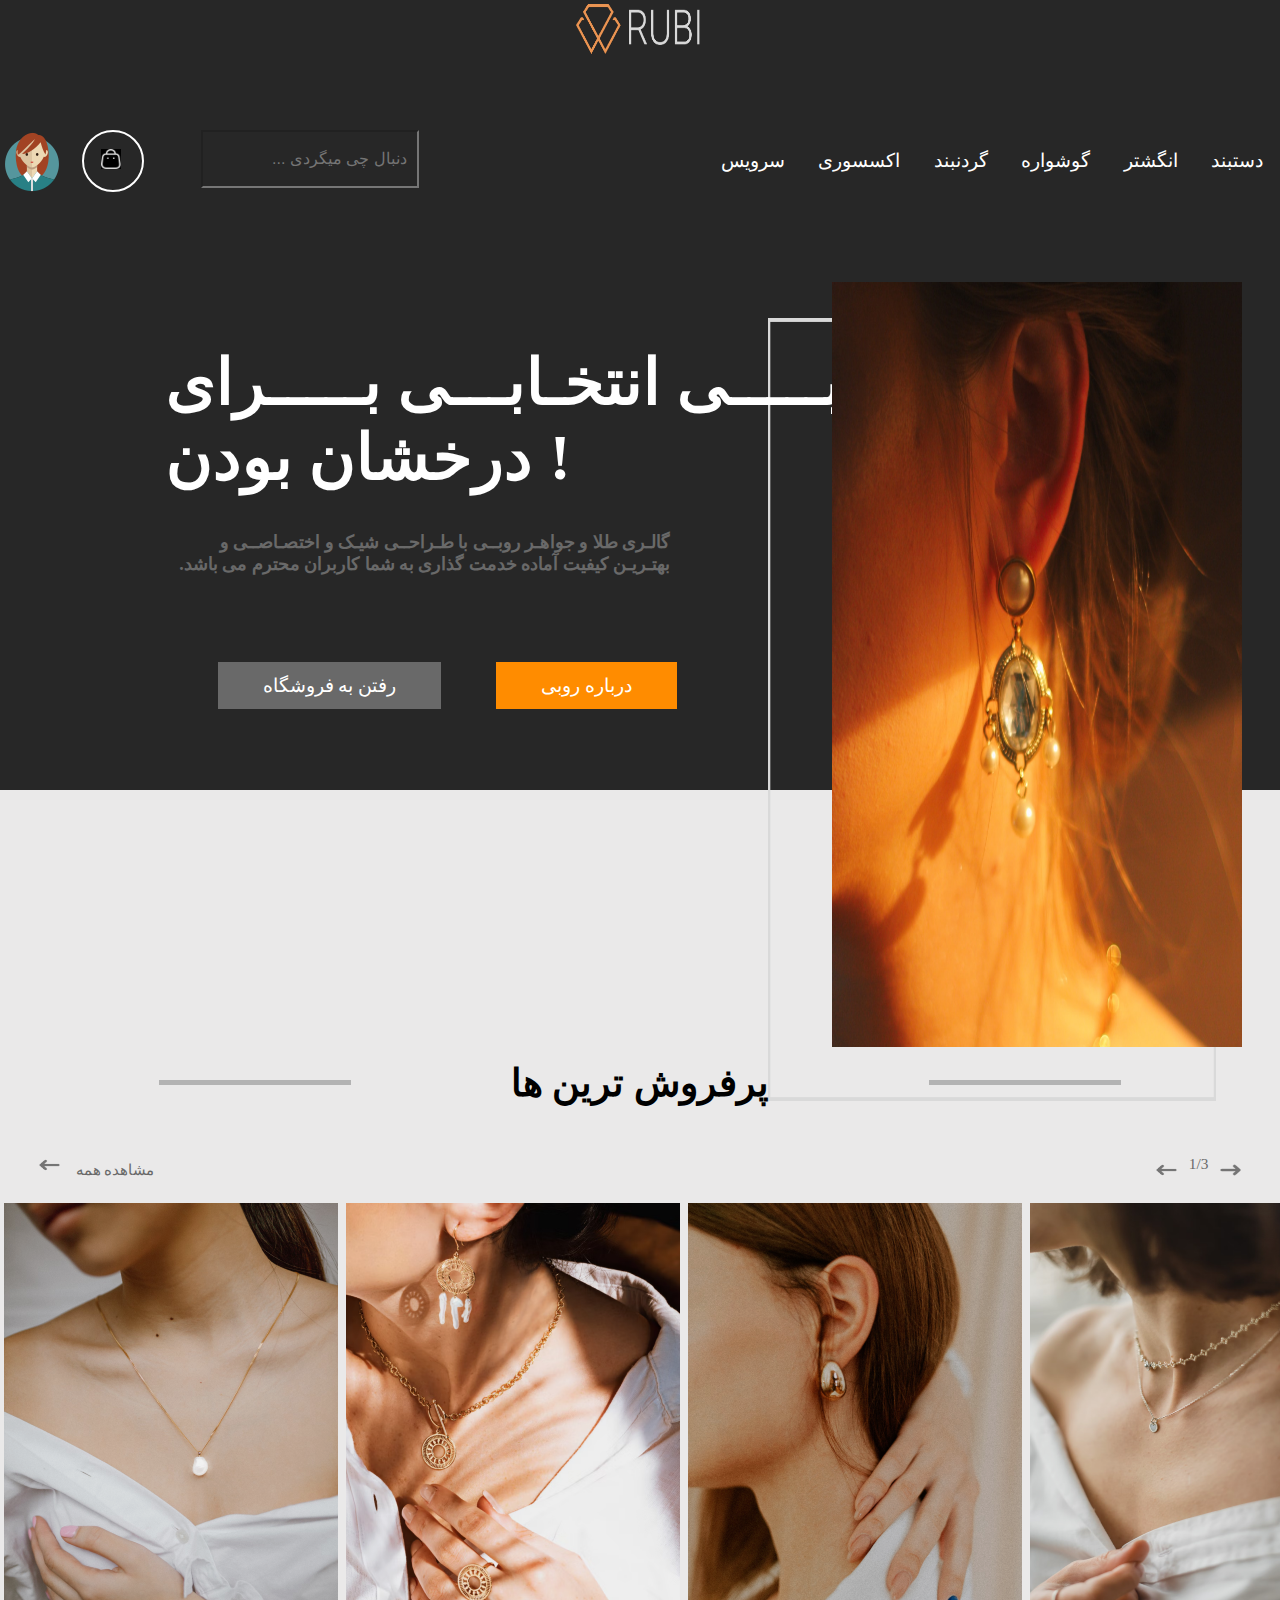
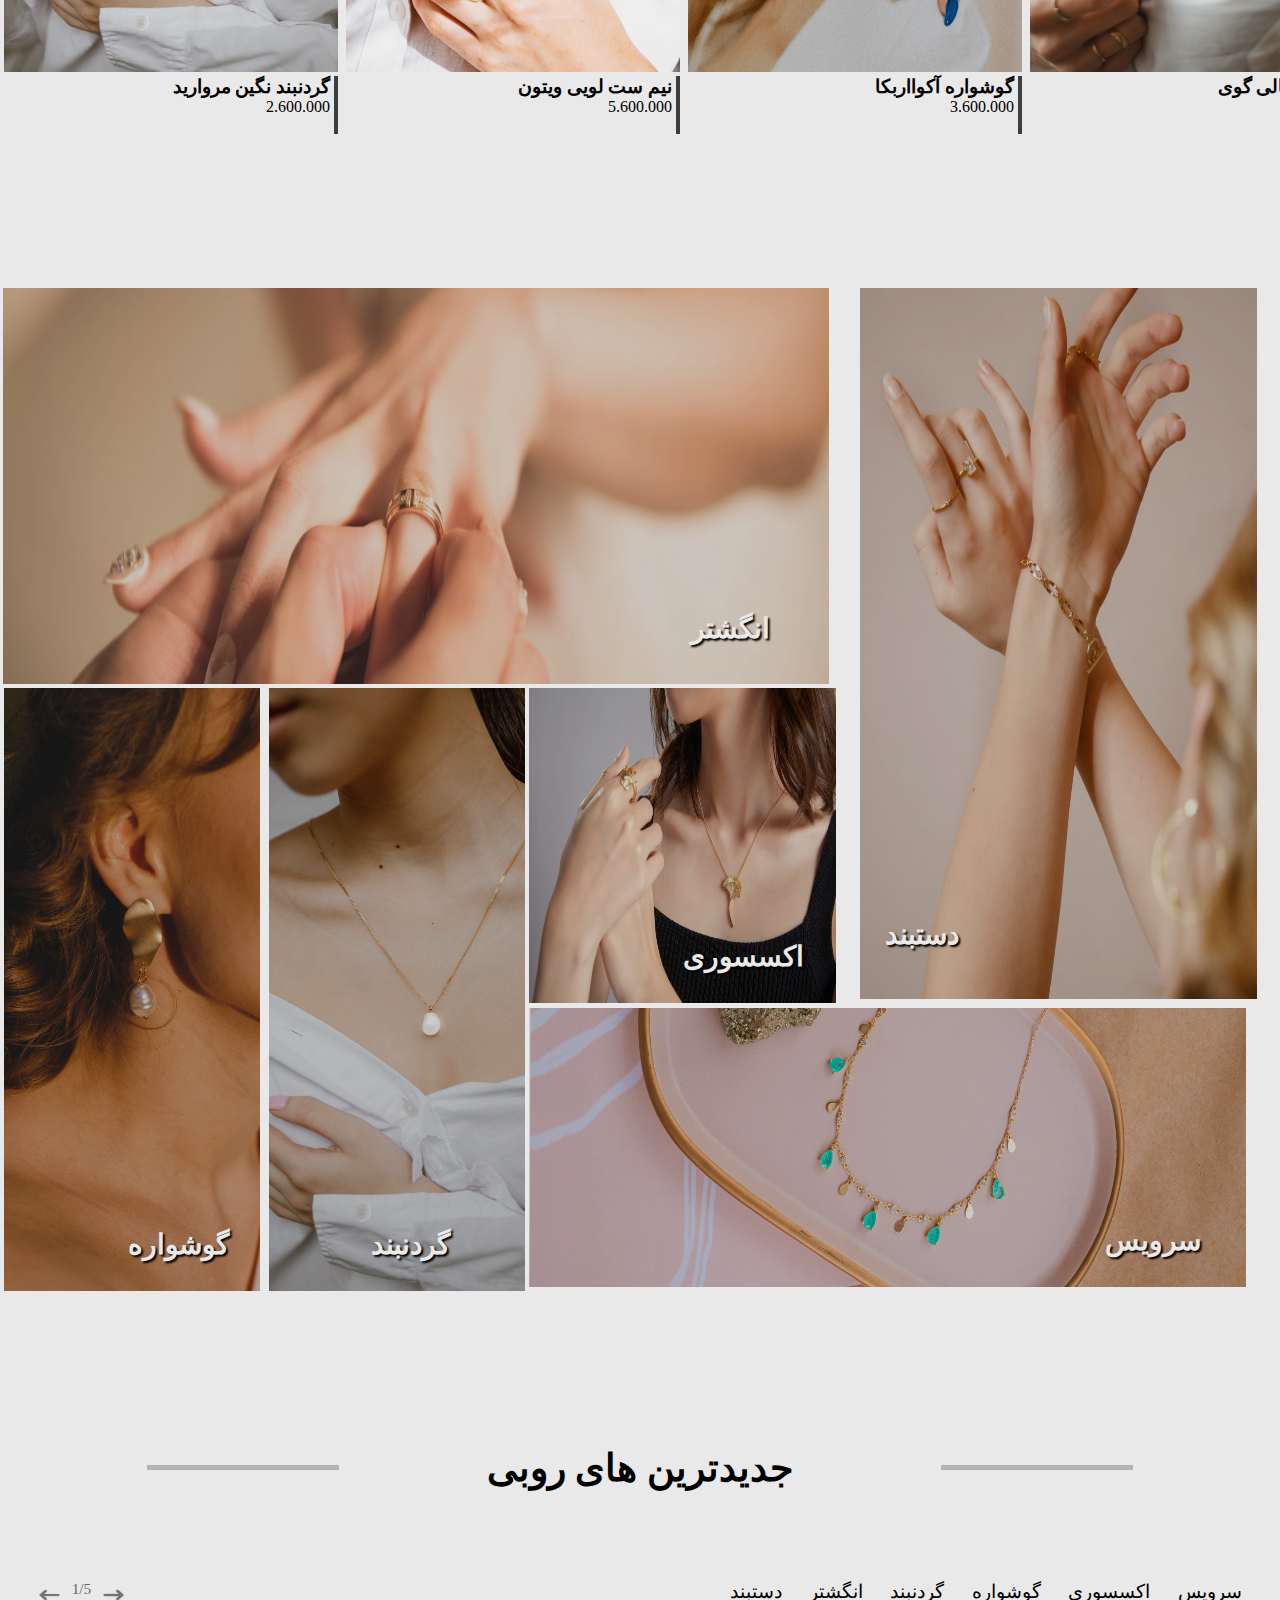
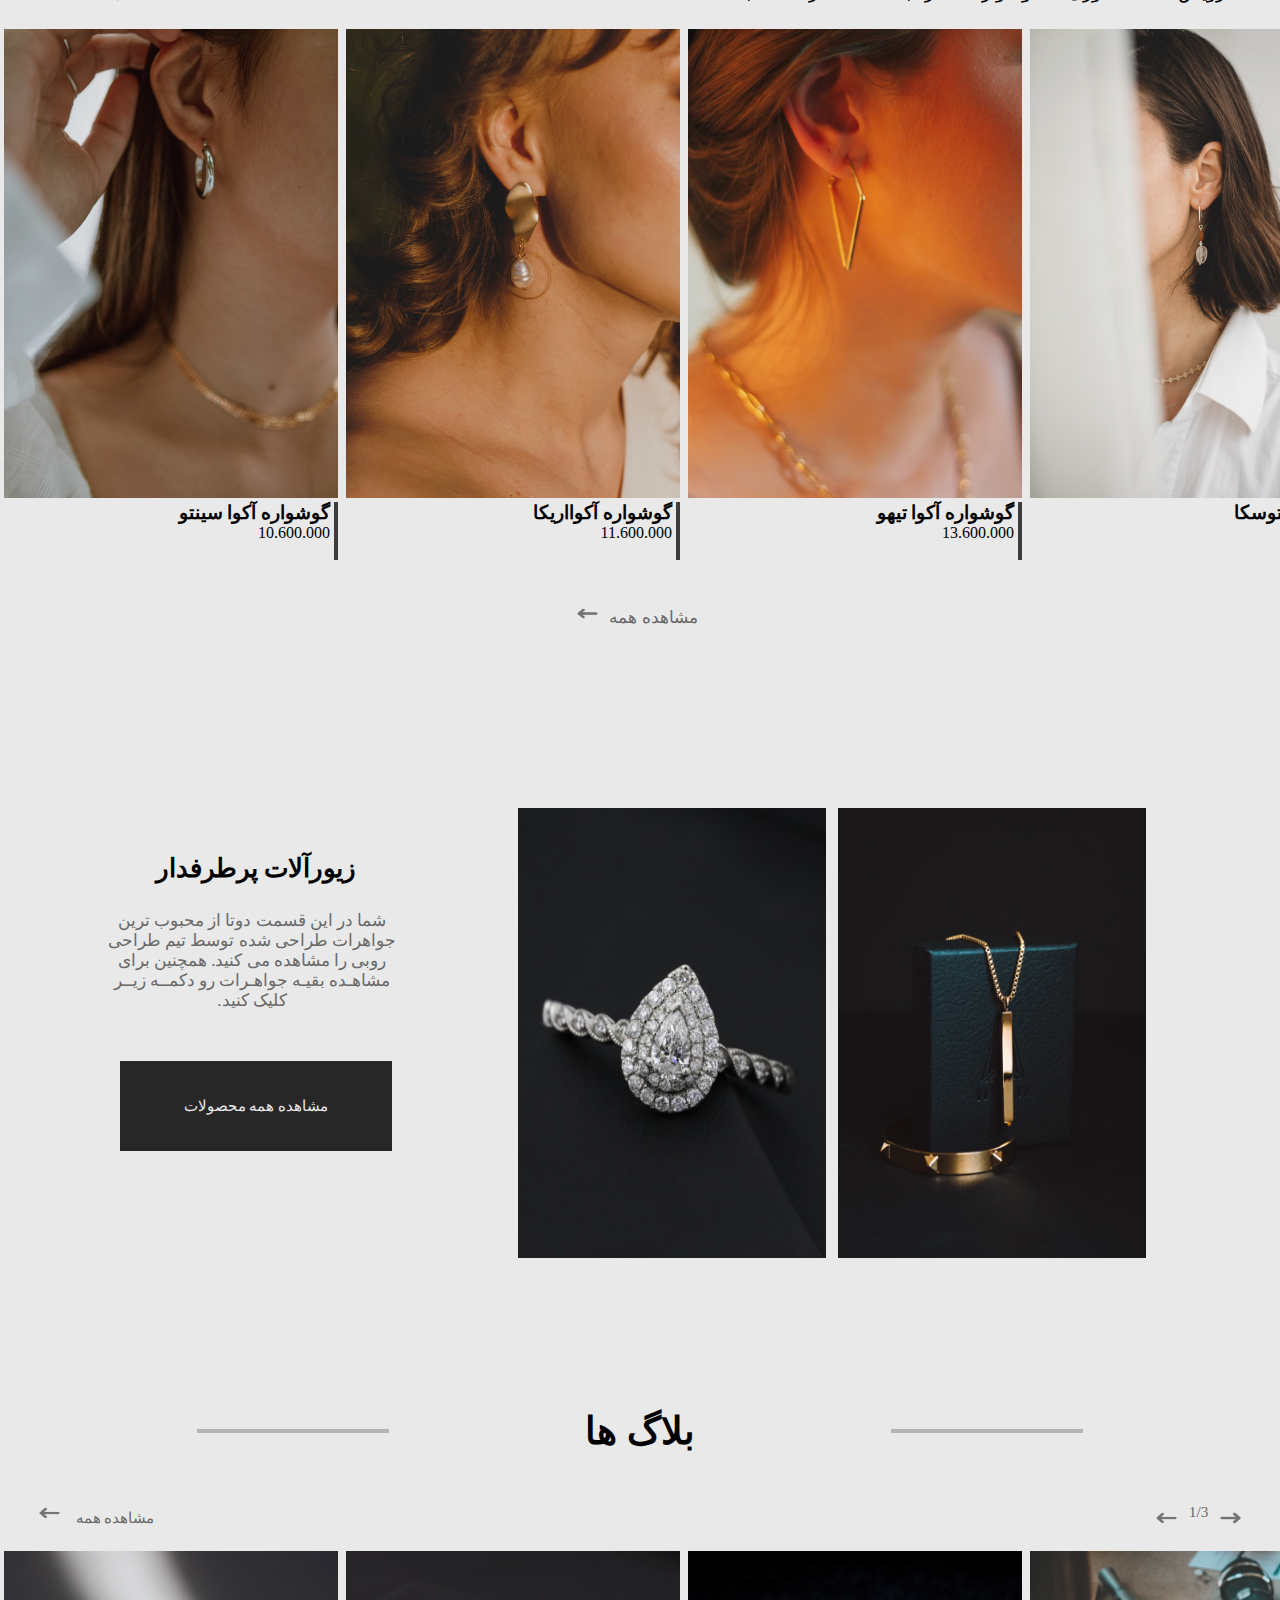
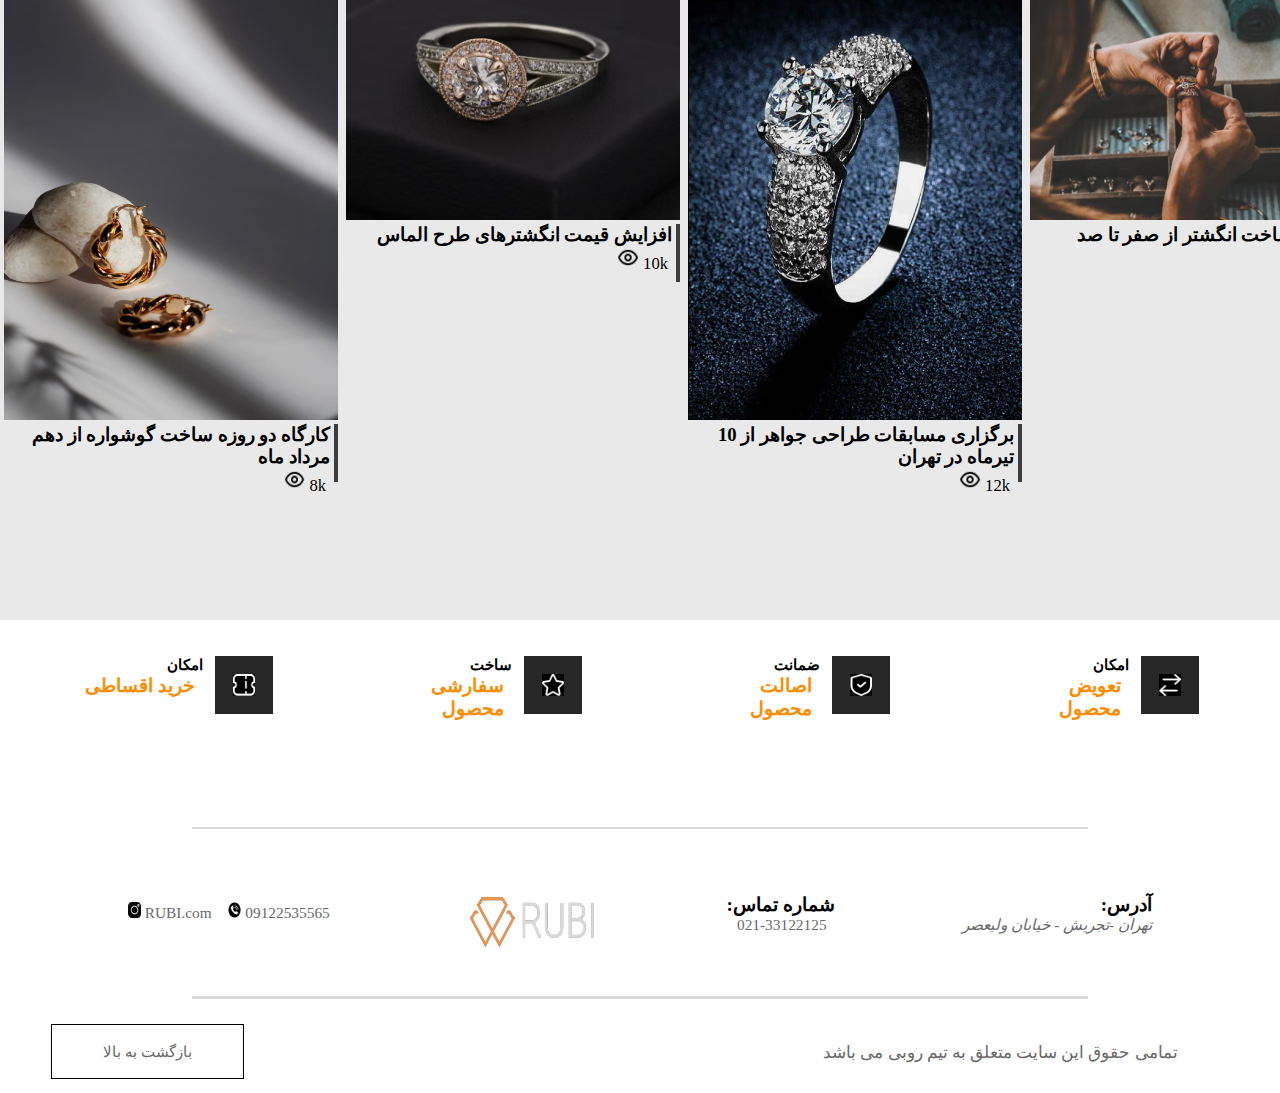
==== index.html @ 2d4bdfa7 "day(8)" ====
<!DOCTYPE html>
<html lang="en">
<head>
    <meta charset="UTF-8">
    <title>RUBI</title>

    <meta name="viewport" content="width=device-width, initial-scale=1.0">

    <link rel="stylesheet" href="assets/css/style.css">
    <link rel="stylesheet" href="assets/css/productstyle.css">
    <link rel="stylesheet" href="assets/css/mobileStyle.css">

    <link rel="stylesheet"
          href="https://cdnjs.cloudflare.com/ajax/libs/font-awesome/4.7.0/css/font-awesome.min.css">
    <link rel="icon" href="assets/img/rubiLego.PNG">


</head>

<body style="background-color: #eae9e9">
<!-- الگوی سایت ابتدای سایت-->
<div id="lego-container">
    <img src="assets/img/rubiLego-removebg-preview.png" class="logo-web">
</div>

<!-- منو بار سایت شامل انتخاب بخش ها و سرچ سایت-->
<div id="nav-container">
    <div id="profil-box">
       <a id="sign-in" href="login.html"> <img src="assets/img/avatar.png"></a>
        <a id="back-image">
            <img src="assets/img/bascket.png"></a>
        <input type="search" id="input-search" placeholder="دنبال چی میگردی ...">
        <a id="back-image2">
            <img src="assets/img/bascket.png"></a>
    </div>
    <div id="item-nav">
        <ul>
            <li>دستبند</li>
            <li>انگشتر</li>
            <li>گوشواره</li>
            <li>گردنبند</li>
            <li>اکسسوری</li>
            <li>سرویس</li>
        </ul>
    </div>
</div>

<!-- بنر سایت شامل عنوان و عکس ها برای نمایش-->

<div id="main-img-box">
    <img src="assets/img/img_main.png" id="main-img">
    <img src="assets/img/ghab.png" id="ghab-main">
    <h1 id="title-main">روبـــــی انتخـابـــی بـــــرای <br>درخشان بودن !</h1>
    <p id="description-main"><b>گالـری طلا و جواهـر روبــی با طـراحــی شیـک و اختصـاصــی و<br> بهتـریـن کیفیت آماده خدمت
        گذاری به شما کاربران محترم می باشد.
    </b></p>

    <div id="bot-content">
        <a href="aboutRubi.html" id="bot-rubi">درباره روبی</a>
        <a href="#" id="bot-store">رفتن به فروشگاه</a>
    </div>

</div>
<!-- دسته پر فروش ترین مقادیر-->


<div class="part-porfrosh">
    <img src="assets/img/line.png">
    <h2>پرفروش ترین ها</h2>
    <img src="assets/img/line.png">
</div>

<!--بخش فهرست محصولات -->

<div class="post-scroll-box">
    <section>
        <img src="assets/img/direction-arrow۲-removebg-preview.png" class="direction-left-post">
        <span class="text-showall">مشاهده همه</span>
        <img src="assets/img/direction-arrow.png" class="direction-right-post">
        <span class="number-show">1/3</span>
        <img src="assets/img/direction-arrow۲-removebg-preview.png" class="float-directiom-left-post">

    </section>
</div>
<!--محصولات پرفروش سایت -->

<div class="post-box">
    <article>
       <a href="productrubi.html"><img src="assets/img/pic1.png" class="post-image"></a>
        <img src="assets/img/verline.png" class="post-line">
        <h3>گردنبند نگین مروارید</h3>
        <p>2.600.000</p>
    </article>
    <article>
        <img src="assets/img/pic2.png" class="post-image">
        <img src="assets/img/verline.png" class="post-line">
        <h3> نیم ست لویی ویتون</h3>
        <p>5.600.000</p>
    </article>
    <article>
        <img src="assets/img/pic3.png" class="post-image">
        <img src="assets/img/verline.png" class="post-line">
        <h3> گوشواره آکوااربکا</h3>
        <p>3.600.000</p>
    </article>
    <article>
        <img src="assets/img/pic4.png" class="post-image">
        <img src="assets/img/verline.png" class="post-line">
        <h3> گرنبند تیفالی گوی</h3>
        <p>4.600.000</p>
    </article>
    <article>
        <img src="assets/img/pic1.png" class="post-image">
        <img src="assets/img/verline.png" class="post-line">
        <h3>گردنبند نگین مروارید</h3>
        <p>2.600.000</p>
    </article>
    <article>
        <img src="assets/img/pic2.png" class="post-image">
        <img src="assets/img/verline.png" class="post-line">
        <h3> نیم ست لویی ویتون</h3>
        <p>5.600.000</p>
    </article>

</div>
<section class="moshahede2-box">
    <img src="assets/img/direction-arrow۲-removebg-preview.png" class="direction-left-post">
    <span>مشاهده همه </span>
</section>
<!-- مجموعه ای تصاویر دسته های سایت -->

<div class="grid-container">
    <div class=" item1"><img src="assets/img/cat1.png">
        <h3>انگشتر</h3></div>

    <div class="item2"><img src="assets/img/cat2.png">
        <h3>دستبند</h3></div>
    <div class="item3">
        <div class="item31">
            <img src="assets/img/cat4.png">
            <h3>گوشواره</h3>
        </div>
        <div class=" item32">
            <img src="assets/img/cat5.png">
            <h3>گردنبند</h3>
        </div>

    </div>
    <div class=" item4"><img src="assets/img/cat3.png">
        <h3>اکسسوری</h3></div>
    <div class=" item5"><img src="assets/img/cat6.png">
        <h3>سرویس</h3></div>
</div>

<!-- جدید ترین محصولات روبی-->

<div class="part2-porfrosh">
    <img src="assets/img/line.png">
    <h2>جدیدترین های روبی</h2>
    <img src="assets/img/line.png" s>
</div>

<!-- بخش منو و نمایش محصولات سایت -->

<div class="part-box-rubi">
    <div>
        <img src="assets/img/direction-arrow.png"
             class="direction-right-post">
        <span class="number-show">1/5</span>
        <img src="assets/img/direction-arrow۲-removebg-preview.png"
             class="float-directiom-left-post">
    </div>
    <ul id="rubi-menu-box">
        <li class="item-category"><a onclick="selection(0)">دستبند</a></li>
        <li class="item-category"><a onclick="selection(1)">انگشتر</a></li>
        <li class="item-category"><a onclick="selection(2)">گردنبند</a></li>
        <li class="item-category"><a onclick="selection(3)">گوشواره</a></li>
        <li class="item-category"><a onclick="selection(4)">اکسسوری</a></li>
        <li class="item-category"><a onclick="selection(5)">سرویس </a></li>
    </ul>
</div>
<!-- نمایش کشویی در حالت موبایل خواهد بود -->
<form>
    <input list="browsers" name="browser" id="browser-me">
    <datalist id="browsers">
        <option value="دستبند">
        <option value="اکسسوری">
        <option value="گوشواره">
        <option value="گردنبند">
        <option value="انگشتر">
        <option value="دستبند">
    </datalist>
</form>
<!-- محصولات درون سایت جدید ترین روبی ها-->
<div class="post-box1">
    <article>
        <img src="assets/img/pop1.png" class="post-image">
        <img src="assets/img/verline.png" class="post-line">
        <h3>گوشواره آکوا سینتو</h3>
        <p>10.600.000</p>
    </article>
    <article>
        <img src="assets/img/pop2.png" class="post-image">
        <img src="assets/img/verline.png" class="post-line">
        <h3> گوشواره آکوااریکا</h3>
        <p>11.600.000</p>
    </article>
    <article>
        <img src="assets/img/pop3.png" class="post-image">
        <img src="assets/img/verline.png" class="post-line">
        <h3> گوشواره آکوا تیهو</h3>
        <p>13.600.000</p>
    </article>
    <article>
        <img src="assets/img/pop4.png" class="post-image">
        <img src="assets/img/verline.png" class="post-line">
        <h3>گوشواره توسکا</h3>
        <p>8.600.000</p>
    </article>
    <article>
        <img src="assets/img/pop2.png" class="post-image">
        <img src="assets/img/verline.png" class="post-line">
        <h3> گوشواره آکوااریکا</h3>
        <p>11.600.000</p>
    </article>
    <article>
        <img src="assets/img/pop1.png" class="post-image">
        <img src="assets/img/verline.png" class="post-line">
        <h3>گوشواره آکوا سینتو</h3>
        <p>10.600.000</p>
    </article>
</div>
<!-- دکمه مشاهده همه زیر پست -->
<section class="moshahede-box">
    <img src="assets/img/direction-arrow۲-removebg-preview.png" class="direction-left-post">
    <span>مشاهده همه </span>
</section>

<!-- بخش معرفی زیورآلات برای پست ها -->
<div id="zivar-box">
    <section id="zivar-box-left">
        <h3>زیورآلات پرطرفدار</h3>
        <p>شما در این قسمت دوتا
            از محبوب ترین
            جواهرات طراحی شده توسط تیم طراحی
            روبی را مشاهده می کنید. همچنین برای
            مشاهـده بقیـه جواهـرات رو دکمــه زیــر
            کلیک کنید.</p>

        <a>مشاهده همه محصولات </a>
    </section>
    <section id="zivar-box-right">
        <img src="assets/img/zivar1.png">
        <img src="assets/img/zivar2.png">
    </section>

</div>
<!--بخش بلاگ سایت روبی-->

<div class="part2-porfrosh">
    <img src="assets/img/line.png">
    <h2>بلاگ ها</h2>
    <img src="assets/img/line.png">
</div>
<!--بخش دسته ای بلاگ و معرفی شون -->
<div class="post-scroll-box">
    <section>
        <img src="assets/img/direction-arrow۲-removebg-preview.png" class="direction-left-post">
        <span class="text-showall">مشاهده همه</span>
        <img src="assets/img/direction-arrow.png"
             class="direction-right-post">
        <span class="number-show">1/3</span>
        <img src="assets/img/direction-arrow۲-removebg-preview.png"
             class="float-directiom-left-post">

    </section>
</div>
<!-- مجموعه پست ها و معرفی بلاگ ها خواهد بود-->
<div class="post-box">
    <article>
        <img src="assets/img/blog1.png" class="post-image">
        <img src="assets/img/verline.png" class="post-line">
        <h3> کارگاه دو روزه ساخت گوشواره از دهم مرداد ماه</h3>
        <p class="text-number-view">8k</p>
        <img src="assets/img/icons8-view-48.png" class="image-view">
    </article>
    <article>
        <img src="assets/img/blog2.png" class="post-image-small">
        <img src="assets/img/verline.png" class="post-line">
        <h3> افزایش قیمت انگشترهای طرح الماس</h3>
        <p class="text-number-view">10k</p>
        <img src="assets/img/icons8-view-48.png" class="image-view">
    </article>
    <article>
        <img src="assets/img/blog3.png" class="post-image">
        <img src="assets/img/verline.png" class="post-line">
        <h3>برگزاری مسابقات طراحی جواهر از 10 تیرماه در تهران</h3>
        <p class="text-number-view">12k</p>
        <img src="assets/img/icons8-view-48.png" class="image-view">
    </article>
    <article>
        <img src="assets/img/blog4.png" class="post-image-small">
        <img src="assets/img/verline.png" class="post-line">
        <h3> آموزش ساخت انگشتر از صفر تا صد رایگان</h3>
        <p class="text-number-view">12k</p>
        <img src="assets/img/icons8-view-48.png" class="image-view">
    </article>
    <article>
        <img src="assets/img/blog1.png" class="post-image">
        <img src="assets/img/verline.png" class="post-line">
        <h3> کارگاه دو روزه ساخت گوشواره از دهم مرداد ماه</h3>
        <p class="text-number-view">8k</p>
        <img src="assets/img/icons8-view-48.png" class="image-view">
    </article>
</div>
<!-- این قسمت برای موبایل فعال میشود -->
<section class="moshahede-box2">
    <img src="assets/img/direction-arrow۲-removebg-preview.png" class="direction-left-post">
    <span>مشاهده همه </span>
</section>
<!-- بخش پایین یا فوتر سایت خواهد بود-->

<footer id="footer-box">
    <!--این بخش برای موبایل فعال میشود-->
    <div id="mobile-footer-box">
        <img src="assets/img/rubiLego-removebg-preview.png">
        <h4>آدرس:</h4>
        <address>تهران -تجریش - خیابان ولیعصر</address>
    </div>
    <!-- معرفی ویژگی های سایت مخصوصا ضمانت ها -->
    <div class="footer-box-property">
        <article>
            <a><img src="assets/img/footerpic1.png"></a>
            <section class="footer-box-property-text">
                <h4>امکان</h4>
                <p>خرید اقساطی</p>
            </section>

        </article>
        <article>
            <a><img src="assets/img/star.png"></a>
            <section class="footer-box-property-text">
                <h4>ساخت</h4>
                <p>سفارشی محصول</p>
            </section>

        </article>
        <article>
            <a><img src="assets/img/zmanat.png"></a>
            <section class="footer-box-property-text">
                <h4>ضمانت </h4>
                <p>اصالت محصول</p>
            </section>

        </article>
        <article>
            <a><img src="assets/img/taviz.png"></a>
            <section class="footer-box-property-text">
                <h4>امکان</h4>
                <p>تعویض محصول</p>
            </section>

        </article>
    </div>
    <img src="assets/img/linefooter.png" class="line-footer">
    <!--این بهش برای موبایل فعال میشود مشخصات-->

    <div id="footer-mobile-ditail">

        <h4>شماره تماس:</h4>
        <p>021-33122125</p>
        <img src="assets/img/linefooter.png" class="line-footer">
        <section>

            <img src="assets/img/instagram.png">
            <span>RUBI.com</span>
            <img src="assets/img/telephone-call.png">
            <span>09122535565</span>

        </section>


    </div>

    <!--مشخصات سایت در این بخش فوتر قرار دارد -->

    <div id="footer-detail">
        <section id="footer-detail-left">
            <img src="assets/img/instagram.png">
            <span>RUBI.com</span>
            <img src="assets/img/telephone-call.png">
            <span>09122535565</span>
        </section>
        <section>
            <img src="assets/img/rubiLego-removebg-preview.png" class="logo-web">
        </section>
        <section>
            <h4 class="footer-h4-detail">شماره تماس:</h4>
            <p class="footer-p-detail">021-33122125</p>
        </section>
        <section>
            <h4 class="footer-h4-detail">آدرس:</h4>
            <address class="footer-p-detail">تهران -تجریش - خیابان ولیعصر</address>
        </section>
    </div>
    <img src="assets/img/linefooter.png" class="line-footer">

    <div id="footer-end">
        <p>تمامی حقوق این سایت متعلق به تیم
            روبی می باشد</p>
        <a>بازگشت به بالا </a>
    </div>
</footer>

<script>
    let items = document.getElementsByClassName('item-category');

    function selection(value) {
        items[0].style.fontWeight = 400;
        items[0].style.borderBottom = "none";
        items[1].style.fontWeight = 400;
        items[1].style.borderBottom = "none";
        items[2].style.fontWeight = 400;
        items[2].style.borderBottom = "none";
        items[3].style.fontWeight = 400;
        items[3].style.borderBottom = "none";
        items[4].style.fontWeight = 400;
        items[4].style.borderBottom = "none";
        items[5].style.fontWeight = 400;
        items[5].style.borderBottom = "none";

        value == 0 ? items[0].style.fontWeight = 800 : console.log("ok")
        value == 0 ? items[0].style.borderBottom = "3px solid black" : console.log("ok")

        value == 1 ? items[1].style.fontWeight = 800 : console.log("ok")
        value == 1 ? items[1].style.borderBottom = "3px solid black" : console.log("ok")

        value == 2 ? items[2].style.fontWeight = 800 : console.log("ok")
        value == 2 ? items[2].style.borderBottom = "3px solid black" : console.log("ok")

        value == 3 ? items[3].style.fontWeight = 800 : console.log("ok")
        value == 3 ? items[3].style.borderBottom = "3px solid black" : console.log("ok")

        value == 4 ? items[4].style.fontWeight = 800 : console.log("ok")
        value == 4 ? items[4].style.borderBottom = "3px solid black" : console.log("ok")

        value == 5 ? items[5].style.fontWeight = 800 : console.log("ok")
        value == 5 ? items[5].style.borderBottom = "3px solid black" : console.log("ok")
    }
</script>

</body>
</html>
---- assets/css/style.css ----
* {
    margin: 0;
    padding: 0;
}

#lego-container {
    text-align: center;
    background-color: #272727;
}

.logo-web {
    width: 10vw;
    height: 6vh;

}

#nav-container {
    width: 100%;
    height: 80px;
    padding-top: 8vh;
    display: flex;
    justify-content: flex-start;
    flex-direction: row;
    background-color: #272727;
    color: white;
}

#profil-box > img {
    width: 58px;
    height: 58px;
    border-radius: 50%;
    margin-left: 2em;
}


#profil-box {
    display: flex;
    width: 50%;
    flex-direction: row;
    justify-content: flex-start;
}

#back-image2 {
    display: none;
    width: 58px;
    height: 58px;
    border: 2px white solid;
    border-radius: 50%;
    margin-left: 1.1em;
}

#back-image2 img {
    width: 20px;
    height: 20px;
    padding: 17px
}

#back-image {
    width: 58px;
    height: 58px;
    border: 2px white solid;
    border-radius: 50%;
    margin-left: 1.1em;
}

#back-image img {
    width: 20px;
    height: 20px;
    padding: 17px
}

#input-search {
    width: 17vw;
    height: 58px;
    background-color: #272727;
    color: white;
    direction: rtl;
    padding: 0px 10px;
    font-size: 16px;
    margin-left: 10%;
}

#item-nav {
    width: 50%;
    margin-left: 10%;

}

#item-nav ul {
    display: flex;
    align-items: center;
    flex-direction: row-reverse;
    justify-content: space-around;
    padding-top: 1em;
    list-style-type: none;
    font-size: 1.5vw;
    font-weight: 350;
    cursor: pointer;
}

#main-img-box {
    position: absolute;
    z-index: -2;
    background-color: #272727;
    width: 100%;
    height: 580px;
}

#main-img {
    position: absolute;
    height: 85vh;
    width: 32vw;
    margin-left: 65vw;
    margin-top: 8vh;

}

#title-main {
    color: white;
    padding-top: 15vh;
    padding-left: 13vw;
    font-size: 5vw;
    direction: ltr;

}

#description-main {
    color: dimgrey;
    font-size: 1.4vw;
    direction: rtl;
    text-align: right;
    padding-right: 47vw;
    margin-top: 4vh;
}

#bot-content {

    display: inline-block;
    margin-left: 17vw;
    margin-top: 11vh;


}

#bot-rubi {
    color: white;
    background-color: darkorange;
    font-size: 1.5vw;
    margin-left: 4vw;
    padding: 1vw 5vh;
    text-decoration: none;
}

#bot-store {
    color: white;
    background-color: dimgrey;
    font-size: 1.5vw;
    padding: 1vw 5vh;
    text-decoration: none;
}

#ghab-main {
    position: absolute;
    height: 87vh;
    width: 35vw;
    margin-left: 60vw;
    margin-top: 12vh;
    z-index: -1;
}

.grid-container {
    margin-top: 150px;
    display: grid;
}

.item1 {
    grid-column: 1/4;
    grid-row: 1;
    position: relative;

}

.item2 {
    grid-column: 3;
    grid-row: 1/3;
    position: relative;
}

.item3 {
    display: flex;
    justify-content: space-around;
    grid-column: 1;
    grid-row: 2/5;
    position: relative;
}

.item5 {
    grid-column: 2/4;
    grid-row: 3/5;
    position: relative;
}

.item4 {
    position: relative;
}

.item1 > img {
    margin-left: 0.2em;
    width: 64.5vw;
    height: 44vh;
    filter: brightness(80%);
}

.item2 > img {
    width: 31vw;
    height: 79vh;
    filter: brightness(80%);
}

.item31 > img {
    width: 20vw;
    height: 67vh;
    filter: brightness(80%);
}

.item32 > img {
    width: 20vw;
    height: 67vh;
    filter: brightness(80%);
}

.item4 > img {
    width: 24vw;
    height: 35vh;
    filter: brightness(80%);
}

.item5 > img {

    width: 56vw;
    height: 31vh;
    filter: brightness(80%);
}

.item1 > h3 {
    position: absolute;
    left: 54vw;
    top: 36vh;
    font-size: 2.2vw;
    color: #eae9e9;
    text-shadow: 2px 2px 2px black
}

.item2 > h3 {
    position: absolute;
    left: 2vw;
    top: 70vh;
    font-size: 2.2vw;
    color: #eae9e9;
    text-shadow: 2px 2px 2px black
}

.item4 > h3 {
    position: absolute;
    left: 12vw;
    top: 28vh;
    font-size: 2.2vw;
    color: #eae9e9;
    text-shadow: 2px 2px 2px black
}

.item5 > h3 {
    position: absolute;
    left: 45vw;
    top: 24vh;
    font-size: 2.2vw;
    color: #eae9e9;
    text-shadow: 2px 2px 2px black
}

.item31 > h3 {
    position: absolute;
    left: 10vw;
    top: 60vh;
    font-size: 2.2vw;
    color: #eae9e9;
    text-shadow: 2px 2px 2px black
}

.item32 > h3 {
    position: absolute;
    left: 29vw;
    top: 60vh;
    font-size: 2.2vw;
    color: #eae9e9;
    text-shadow: 2px 2px 2px black
}


.item-category a:hover {
    text-shadow: 5px 5px 2px 1px dimgray;
    border-bottom: 1px black solid;
}

#mobile-footer-box {
    display: none;
}

#footer-box {
    background-color: white;
}

.footer-box-property {
    display: flex;
    justify-content: space-evenly;
    margin-top: 120px;
}

.footer-box-property article {
    width: 15vw;
    height: 10vh;
    margin: 4vh;
}

.footer-box-property article a {
    width: 58px;
    height: 58px;
    background-color: #272727;
    float: right;
    text-align: center;
}

.footer-box-property article a > img {
    width: 22px;
    height: 22px;
    margin-top: 2vh;
}

.footer-box-property-text {
    margin-right: 70px;
    direction: rtl;
}

.footer-box-property-text h4 {
    font-size: 1.2vw;
    font-weight: bold;
}

.footer-box-property-text p {
    font-weight: bold;
    color: darkorange;

    font-size: 1.5vw;
}

.line-footer {
    display: inline-block;
    height: 0.3vh;
    margin-left: 15%;
    width: 70%;
    margin-top: 5vh;
}

#footer-detail {
    display: flex;
    justify-content: space-evenly;
    margin-top: 60px;
}

#footer-detail-left {
    margin-top: 1vh;
}

#footer-detail-left img {
    width: 1vw;
    height: 1.7vh;
}

#footer-detail-left span {
    margin-right: 1vw;
    font-size: 1.2vw;
    color: dimgrey;
}

.footer-h4-detail {
    font-size: 1.5vw;
    font-weight: bold;
    direction: rtl
}

.footer-p-detail {
    font-size: 1.2vw;
    color: dimgrey;
}

#footer-end {
    margin-top: 40px;
    height: 50px;
}

#footer-end p {
    float: right;
    color: dimgrey;
    font-size: 1.3vw;
    margin-right: 8vw;
}

#footer-end a {
    border: 1px black solid;
    color: dimgrey;
    font-size: 1.2vw;
    padding: 2vh 4vw;
    margin-left: 4vw;
}
#footer-mobile-ditail{
    display: none;
}
---- assets/css/productstyle.css ----
.part-porfrosh {
    display: flex;
    justify-content: space-evenly;
    align-items: center;
    margin-top: 850px;
}

.part-porfrosh img {
    width: 15vw;
    height: 0.5vh
}

.part-porfrosh h2 {
    font-size: 3vw;
    font-weight: bold;
}

.part2-porfrosh {
    display: flex;
    justify-content: space-evenly;
    align-items: center;
    margin-top: 150px;
}

.part2-porfrosh img {
    width: 15vw;
    height: 0.5vh
}

.part2-porfrosh h2 {
    font-size: 3vw;
    font-weight: bold;
}

.post-scroll-box {
    margin-top: 50px;
    padding: 0 3vw;
}

.direction-left-post {
    width: 1.8vw;
    height: 2.2vh;
    opacity: 0.5;
}

.text-showall {
    font-size: 1.2vw;
    font-weight: 500;
    margin-left: 0.8vw;
    color: dimgrey;
}

.direction-right-post {
    width: 1.8vw;
    height: 2.2vh;
    margin-top: 5px;
    opacity: 0.5;
    float: right;
}

.number-show {
    font-size: 1.2vw;
    font-weight: 500;
    margin: 0 0.8vw;
    float: right;
    color: dimgrey;
}

.float-directiom-left-post {
    width: 1.8vw;
    opacity: 0.5;
    height: 2.2vh;
    margin-top: 5px;
    float: right;

}

.post-box {
    display: flex;
    flex-direction: row;
    flex-wrap: nowrap;
    overflow: scroll;
    margin-top: 20px;
}
.post-box1{
    display: flex;
    flex-direction: row;
    flex-wrap: nowrap;
    overflow: scroll;
    margin-top: 20px;
}

.post-box1 article {
    padding: 4px;
    direction: rtl;
}

.post-box1 article h3, p {
    direction: rtl;
    margin-right: 8px;
}

.post-image {
    width: 334px;
    height: 469px;
    filter: brightness(95%)
}

.post-line {
    float: right;
    height: 58px;
    width: 4px;
}

.post-box article {
    padding: 4px;
    direction: rtl;
}

.post-box article h3, p {
    direction: rtl;
    margin-right: 8px;
}

.part-box-rubi {
    display: flex;
    justify-content: space-between;
}

.part-box-rubi > div {
    margin-top: 10vh;
    margin-left: 3vw;
}
#rubi-menu-box li:hover{
    font-weight: bold;
    cursor: pointer;
}
#rubi-menu-box {
    display: flex;
    justify-content: space-between;
    width: 40%;
    margin-top: 10vh;
    font-size: 1.5vw;
    margin-right: 3vw;
    list-style-type: none;
}

.moshahede-box {
    width: 100%;
    text-align: center;
    margin-top: 40px;
}

.moshahede-box span {
    font-size: 1.3vw;
    color: dimgrey;
    padding: 0 0.5vw;
}
.moshahede2-box{
    display: none;
}

#zivar-box {
    display: flex;
    justify-content: space-around;
    margin-top: 180px
}

#zivar-box-left {
    text-align: center;
    width: 40%
}

#zivar-box-left > h3 {
    font-size: 2vw;
    margin-top: 5vh;
}

#zivar-box-left > p {
    color: dimgrey;
    margin-top: 3vh;
    padding: 0 8vw;
    font-size: 1.3vw;
}

#zivar-box-left > a {
    background-color: #272727;
    margin-top: 50px;
    display: inline-block;
    color: #eae9e9;
    padding: 4vh 5vw;
    font-size: 1.2vw;
}

#zivar-box-right {
    display: flex;
    justify-content: flex-start;
    width: 60%;
}

#zivar-box-right > img {
    width: 40%;
    height: 50vh;
    padding: 0 0.5vw;

}

.text-number-view {
    direction: rtl;
    margin-right: 8px;
    font-size: 1.3vw;
    display: inline-block
}

.image-view {
    width: 1.7vw;
    height: 2.5vh;
}

.post-image-small {
    width: 334px;
    height: 269px;
    filter: brightness(95%)
}
#browser-me{
    display: none;
}
.moshahede-box2{
    display: none;
}
---- assets/css/mobileStyle.css ----
@media screen and (max-width: 650px) {
    /* سربرگ سایت برای نمایش عناصر*/
    .logo-web {
        width: 21vw;
        height: 4vh;

    }

    #profil-box > img {
        display: none;
    }
    #sign-in{

        display: none;
    }
    #nav-container {
        height: 20px;
        padding-top: 2vh;
    }

    #back-image {
        width: 30px;
        height: 30px;
    }

    #back-image img {
        width: 10px;
        height: 10px;
        padding: 10px
    }

    #back-image2 img {
        width: 10px;
        height: 10px;
        padding: 10px
    }

    #input-search {
        display: none;
    }

    #back-image2 {
        display: inline-block;
        width: 30px;
        height: 30px;
    }

    #main-img {
        position: absolute;
        height: 49vh;
        width: 80vw;
        margin-left: 13vw;
        margin-top: 5vh;

    }

    #ghab-main {
        position: absolute;
        height: 52vh;
        width: 80vw;
        margin-left: 9vw;
        margin-top: 9vh;
        z-index: -1;
    }

    #main-img-box {
        position: absolute;
        z-index: -2;
        background-color: #272727;
        width: 100%;
        height: 120vh;
    }

    #title-main {
        color: white;
        padding-top: 65vh;
        padding-right: 12vw;
        font-weight: bold;
        font-size: 8vw;
        direction: rtl;
    }

    #description-main {
        color: dimgrey;
        font-size: 4vw;
        direction: rtl;
        text-align: right;
        padding-right: 8vw;
        margin-top: 4vh;
    }

    #bot-rubi {
        color: white;
        background-color: darkorange;
        font-size: 2.5vw;
        margin-left: 9vw;
        padding: 3vw 5vh;
        text-decoration: none;
    }

    #bot-store {
        color: white;
        background-color: dimgrey;
        font-size: 2.5vw;
        padding: 3vw 5vh;
        text-decoration: none;
    }

    #bot-content {

        display: inline-block;
        margin-left: 7vw;
        margin-top: 5vh;

    }

    .part-porfrosh {
        display: flex;
        justify-content: space-evenly;
        align-items: center;
        margin-top: 130vh;
    }

    .part-porfrosh h2 {
        font-size: 9vw;
        font-weight: bold;
    }

    .post-scroll-box {
        display: none;
    }

    .moshahede2-box {
        display: inline-block;
        width: 100%;
        text-align: center;
        margin-top: 40px;
    }

    .moshahede2-box span {
        font-size: 4.5vw;
        color: dimgrey;
        padding: 0 1vw;
    }

    .direction-left-post {
        width: 8vw;
        height: 3.2vh;
        opacity: 0.5;
    }

    .grid-container {
        margin-top: 150px;
        display: flex;
        flex-direction: column;
        justify-content: space-around;

    }

    .item1 > img {
        width: 100%;
        height: 35vh;
        filter: brightness(80%);
    }

    .item1 > h3 {
        position: absolute;
        left: 81vw;
        top: 28vh;
        font-size: 4.2vw;
        color: #eae9e9;
        text-shadow: 2px 2px 2px black
    }

    .item2 > img {
        width: 100%;
        height: 50vh;
        filter: brightness(80%);
    }

    .item2 > h3 {
        position: absolute;
        left: 81vw;
        top: 40vh;
        font-size: 4.2vw;
        color: #eae9e9;
        text-shadow: 2px 2px 2px black
    }

    .item3 {
        display: flex;
        justify-content: space-between;

    }

    .item31 > img {
        width: 100%;
        height: 50vh;
        filter: brightness(80%);
    }

    .item31 {

        width: 49%;
    }

    .item32 {

        width: 49%;
    }

    .item32 > img {
        width: 100%;
        height: 50vh;
        filter: brightness(80%);
    }

    .item31 > h3 {
        left: 30vw;
        top: 45vh;
        font-size: 4.2vw;
        color: #eae9e9;
        text-shadow: 2px 2px 2px black
    }

    .item32 > h3 {

        left: 82vw;
        top: 45vh;
        font-size: 4.2vw;
        color: #eae9e9;
        text-shadow: 2px 2px 2px black
    }

    .item4 > img {
        width: 100%;
        height: 35vh;
        filter: brightness(80%);
    }

    .item5 > img {

        width: 100%;
        height: 31vh;
        filter: brightness(80%);
    }

    .item4 > h3 {

        left: 73vw;
        top: 30vh;
        font-size: 4.2vw;
        color: #eae9e9;
        text-shadow: 2px 2px 2px black
    }

    .item5 > h3 {

        left: 80vw;
        top: 24vh;
        font-size: 4.2vw;
        color: #eae9e9;
        text-shadow: 2px 2px 2px black
    }

    .part2-porfrosh img {
        width: 15vw;
        height: 0.5vh
    }

    .part2-porfrosh h2 {
        font-size: 8vw;
        font-weight: bold;
    }

    #browser-me {
        display: inline-block;
        width: 90%;
        height: 3vh;
        direction: rtl;
        font-size: 4vw;
        padding: 1vw;
        margin-top: 10vh;
        margin-left: 2vw;
    }

    .part-box-rubi {
        display: none;
    }

    .post-box1 {
        display: flex;
        flex-direction: row;
        flex-wrap: wrap;
        margin-top: 20px;
    }

    .post-box1 article .post-image {
        width: 44.2vw;
        height: 360px;
        filter: brightness(95%)
    }

    .post-box1 article .post-line {
        float: right;
        margin-top: 45vh;
        height: 58px;
        width: 4px;
    }

    .post-box1 article {
        direction: rtl;
    }

    .post-box1 article h3, p {
        direction: rtl;

    }

    .moshahede-box span {
        font-size: 4vw;
        color: dimgrey;
        padding: 0 0.5vw;
    }

    #zivar-box {
        display: flex;
        justify-content: space-around;
        flex-direction: column-reverse;
        margin-top: 100px
    }

    #zivar-box-right {
        display: flex;
        justify-content: space-around;
        width: 100%;
    }

    #zivar-box-right > img {
        width: 45%;
        height: 40vh;
        padding: 0 0.5vw;

    }

    #zivar-box-left {
        text-align: center;
        width: 100%
    }

    #zivar-box-left > h3 {
        font-size: 6vw;
        margin-top: 5vh;
    }

    #zivar-box-left > p {
        color: dimgrey;
        margin-top: 3vh;
        padding: 0 8vw;
        font-size: 3vw;
    }

    #zivar-box-left > a {
        background-color: #272727;
        margin-top: 50px;
        display: inline-block;
        color: #eae9e9;
        padding: 3vh 7vw;
        font-size: 2.9vw;
    }

    .moshahede-box2 {
        display: inline-block;
        width: 100%;
        text-align: center;
        margin-top: 3vh;
        margin-bottom: 2vh;
    }

    .moshahede-box2 span {
        font-size: 4vw;
        color: dimgrey;
        padding: 0 0.5vw;
    }

    .image-view {
        width: 3vw;
        height: 2.1vh;
    }

    .text-number-view {
        direction: rtl;
        margin-right: 11px;
        font-size: 3.3vw;
        display: inline-block
    }

    .footer-box-property {
        display: none;
    }

    #mobile-footer-box {
        display: flex;
        flex-direction: column;
        justify-content: center;
        align-items: center;
        padding-top: 7vh;

    }

    #mobile-footer-box img {
        width: 36vw;
        height: 8vh;
    }

    #mobile-footer-box h4 {
        direction: rtl;
        margin-top: 3vh;
        font-size: 3.8vw;
    }

    #mobile-footer-box address {
        direction: rtl;
        color: dimgray;
        margin-top: 3vh;
        font-size: 3.2vw;
    }

    #footer-detail {
        display: none;
    }

    #footer-mobile-ditail {
        display: flex;
        flex-direction: column;
        align-items: center;
    }

    #footer-mobile-ditail h4 {
        margin-top: 1vh;
        font-size: 3.3vw;
        direction: rtl;
    }

    #footer-mobile-ditail p {
        margin-top: 1vh;
        font-size: 2.7vw;
        color: dimgray;
        direction: rtl;
    }

    #footer-mobile-ditail section {
        margin-top: 4vh;

    }

    #footer-mobile-ditail section img {
        width: 2vw;
        height: 2vh;
        margin-left: 1vw;
    }
    #footer-mobile-ditail section span {
        font-size: 3vw;
        margin-left: 1vw;
    }
    #footer-end a {
        display: none;
    }
    #footer-end {
        text-align: center;
        display: inline-block;
        margin-top: 10px;
        height: 30px;

    }
    #footer-end p{
        font-size: 3.5vw;
        margin-left:17.5vw;
        direction: rtl;
    }
}
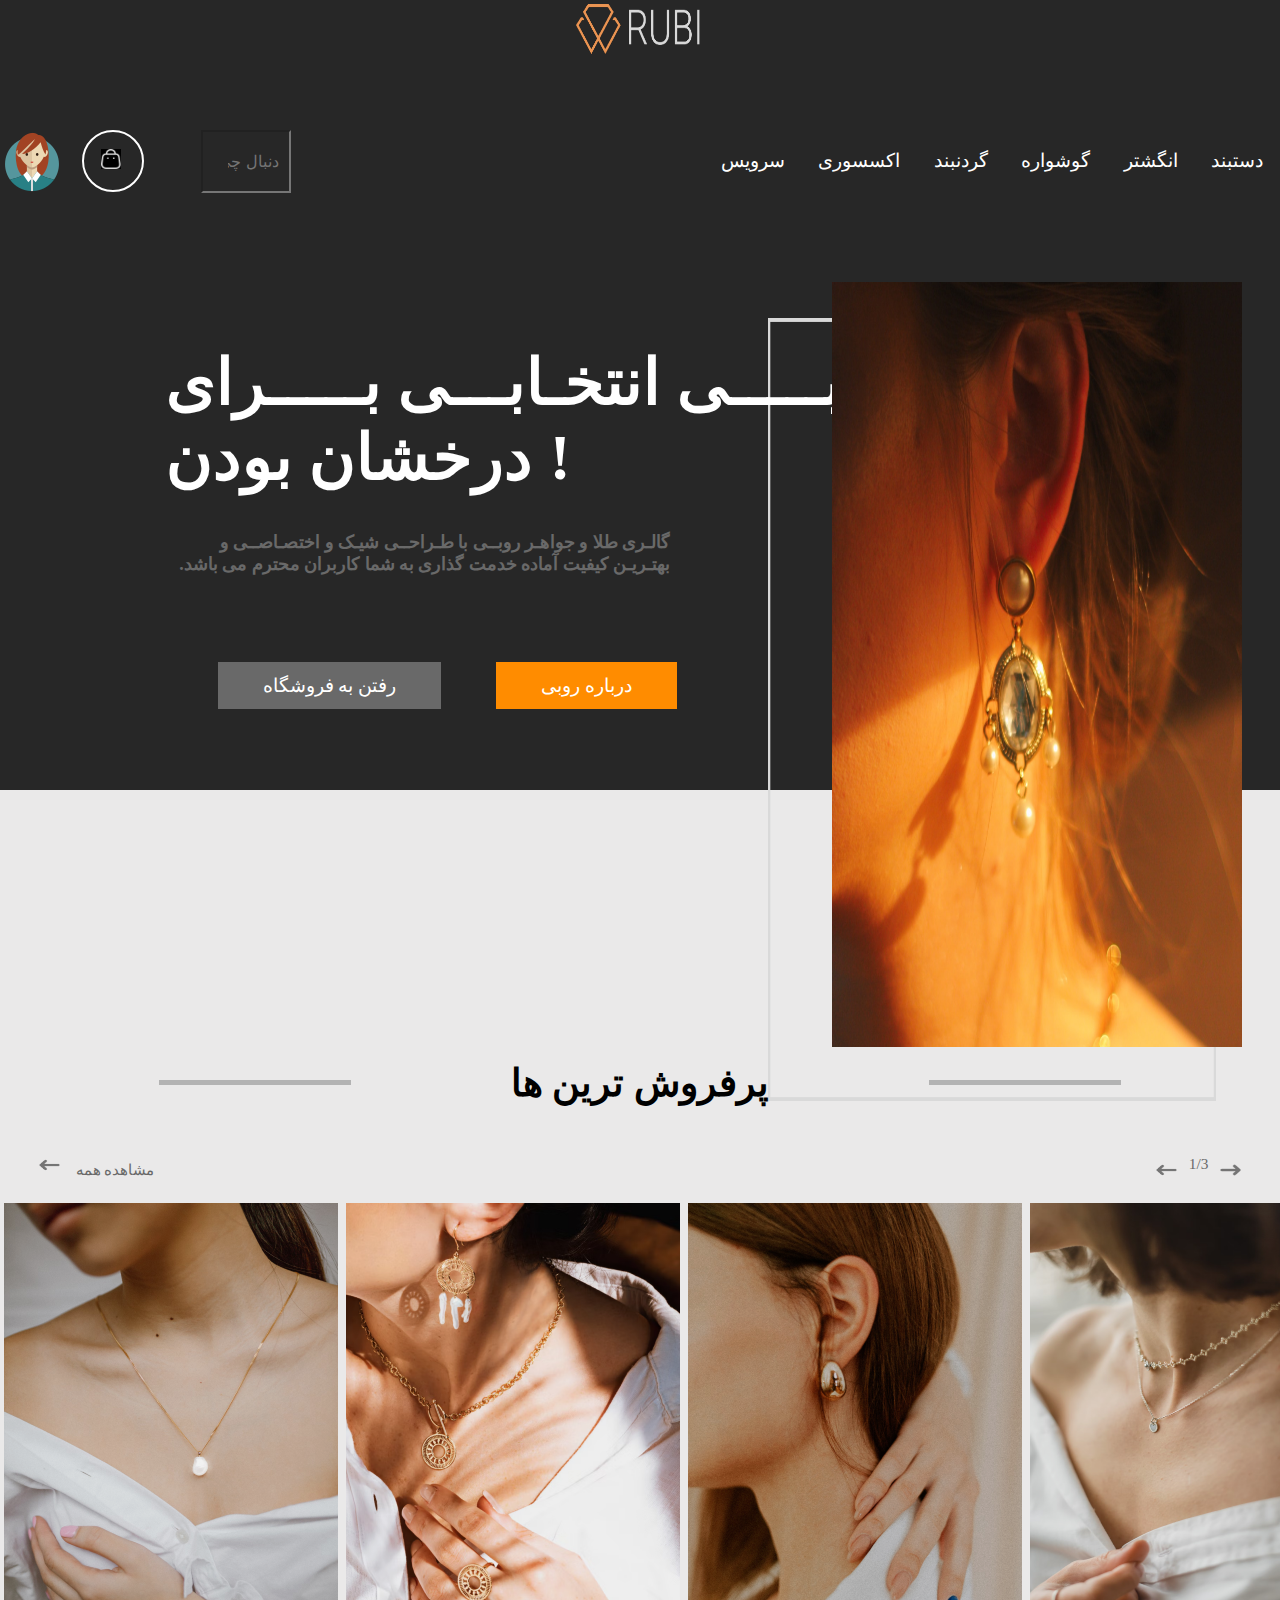
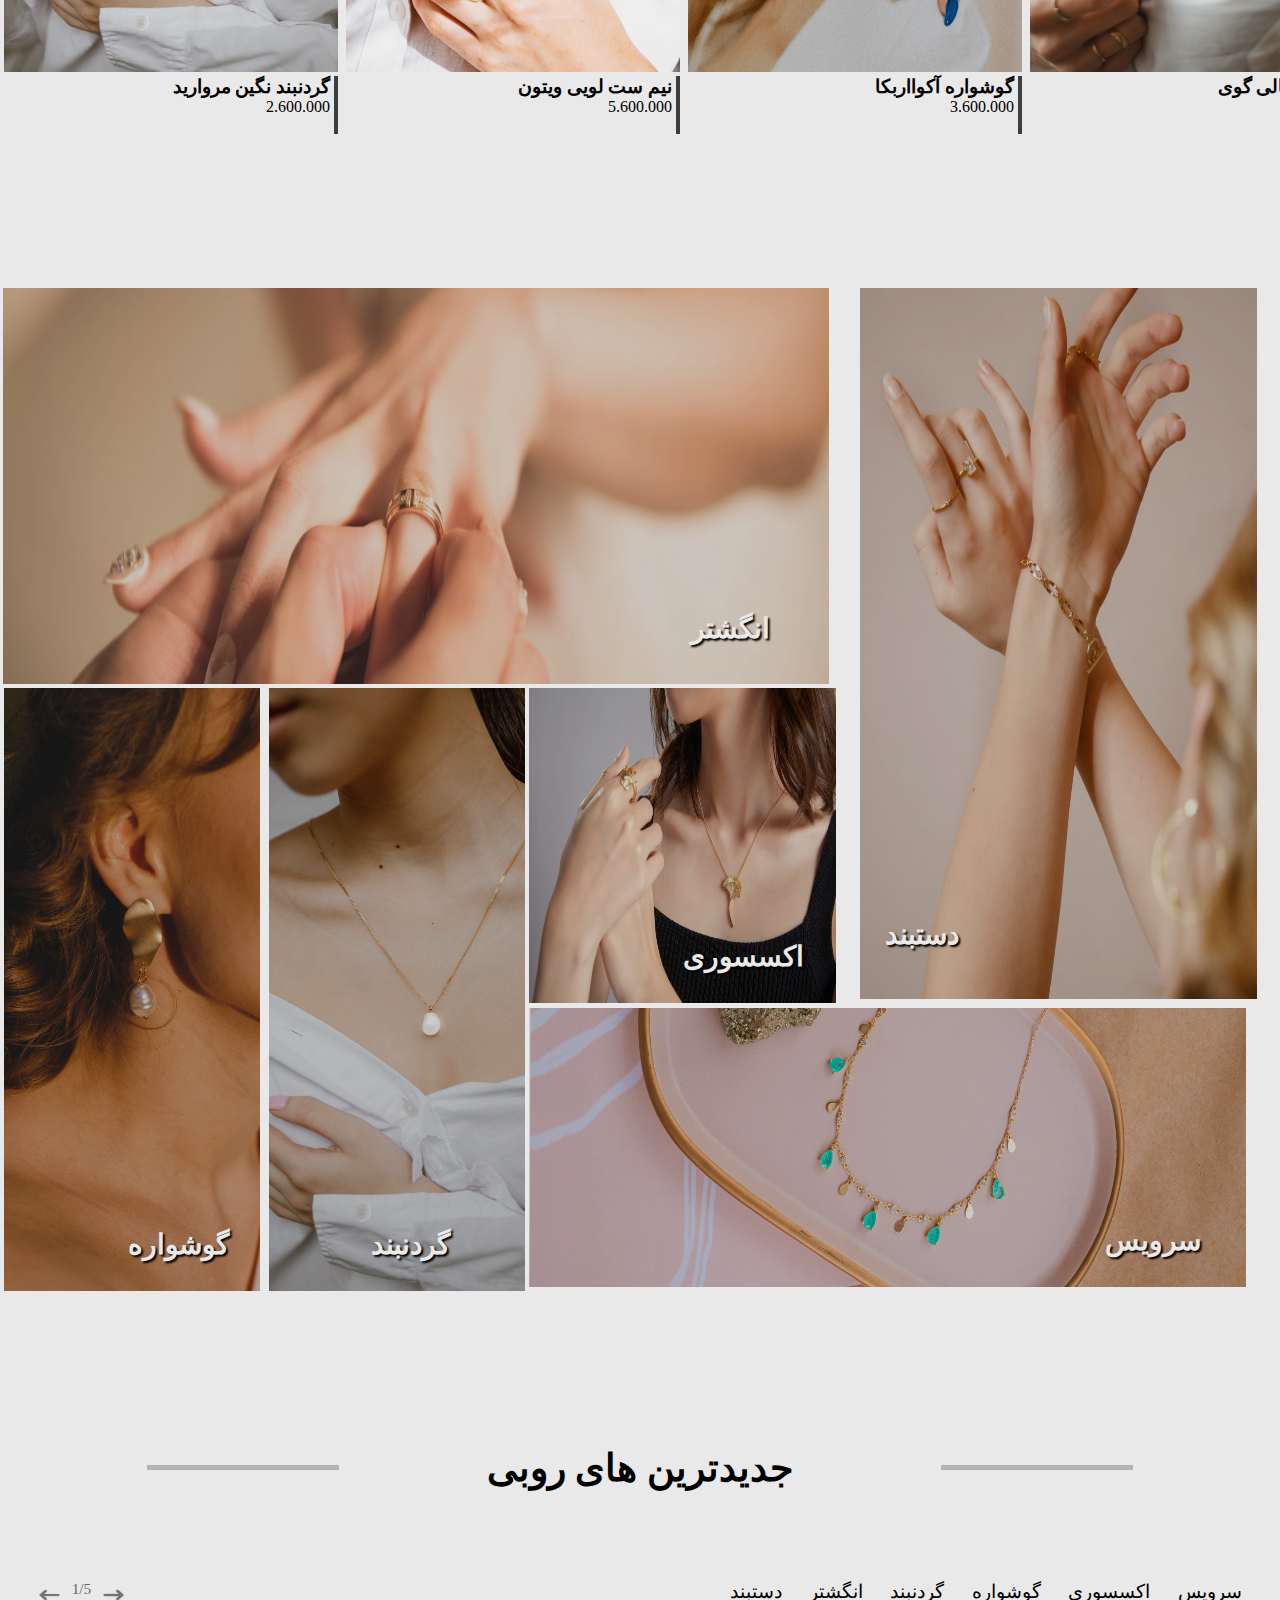
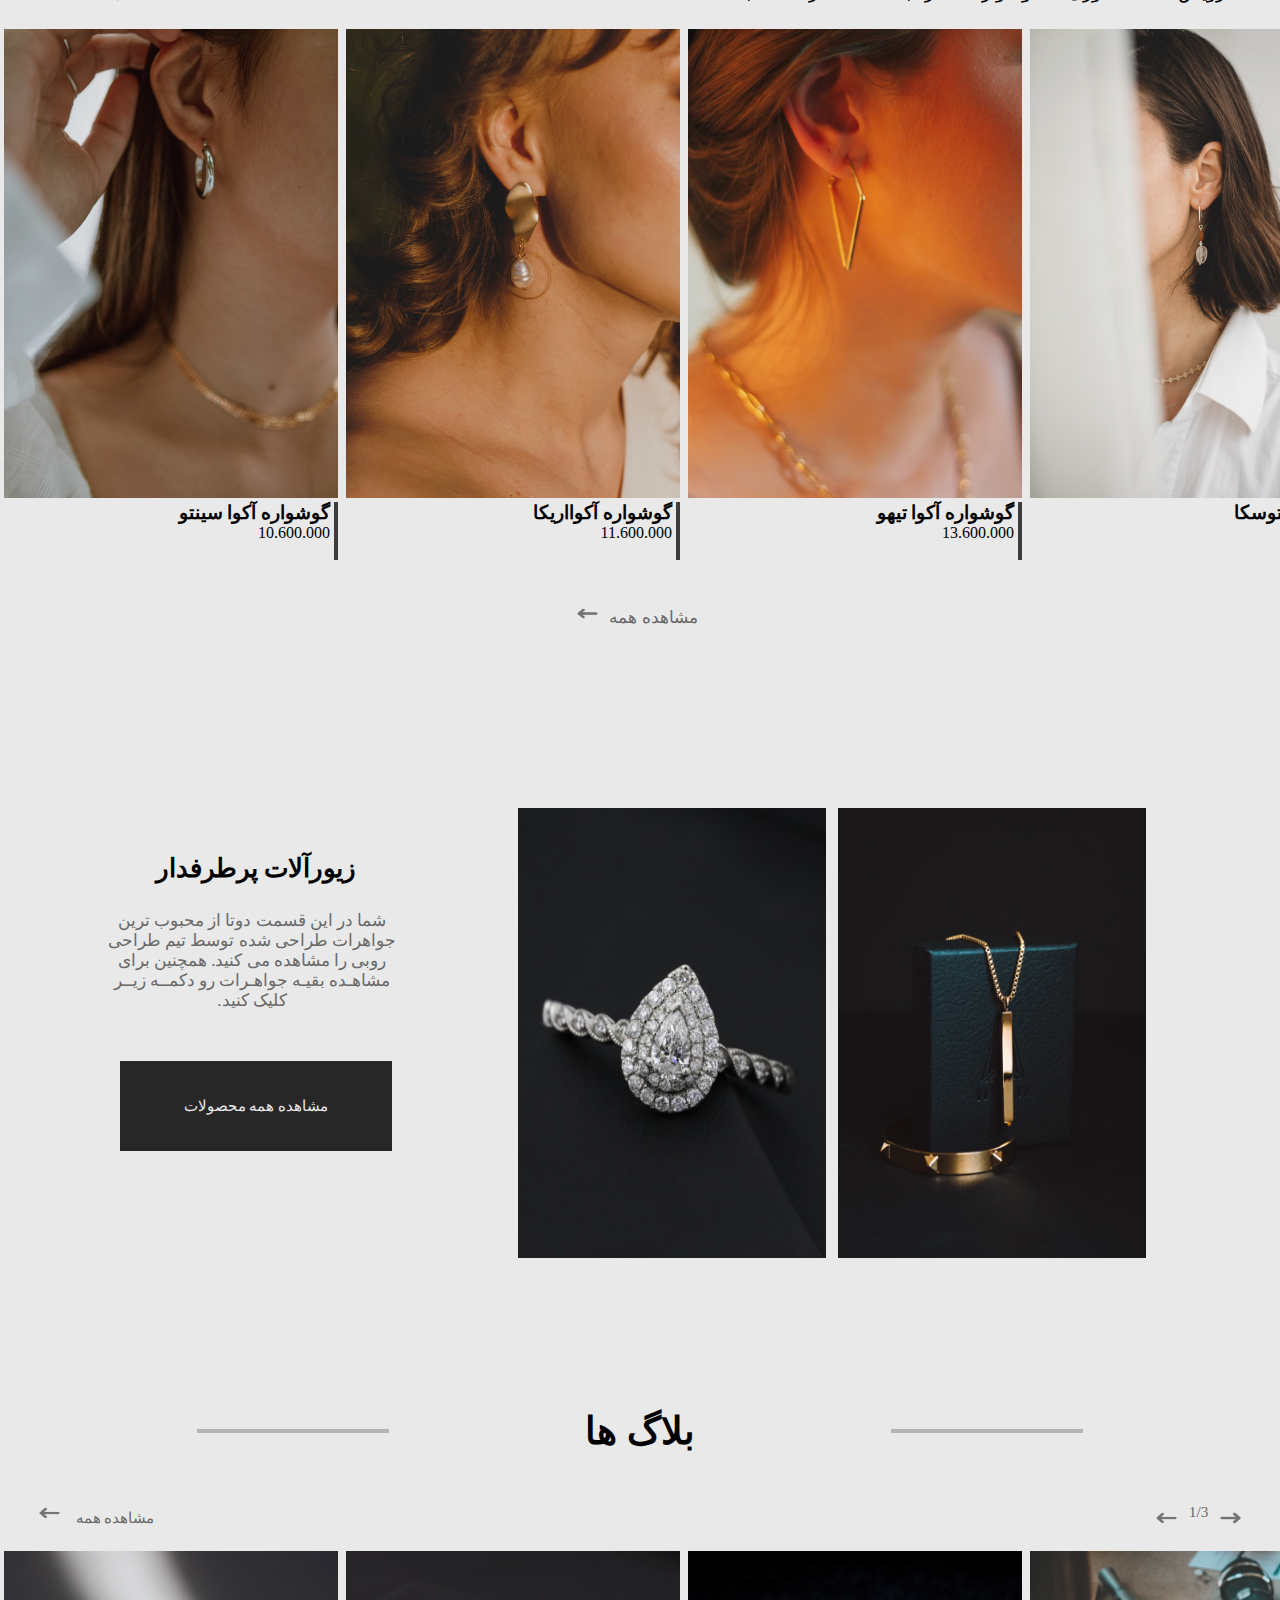
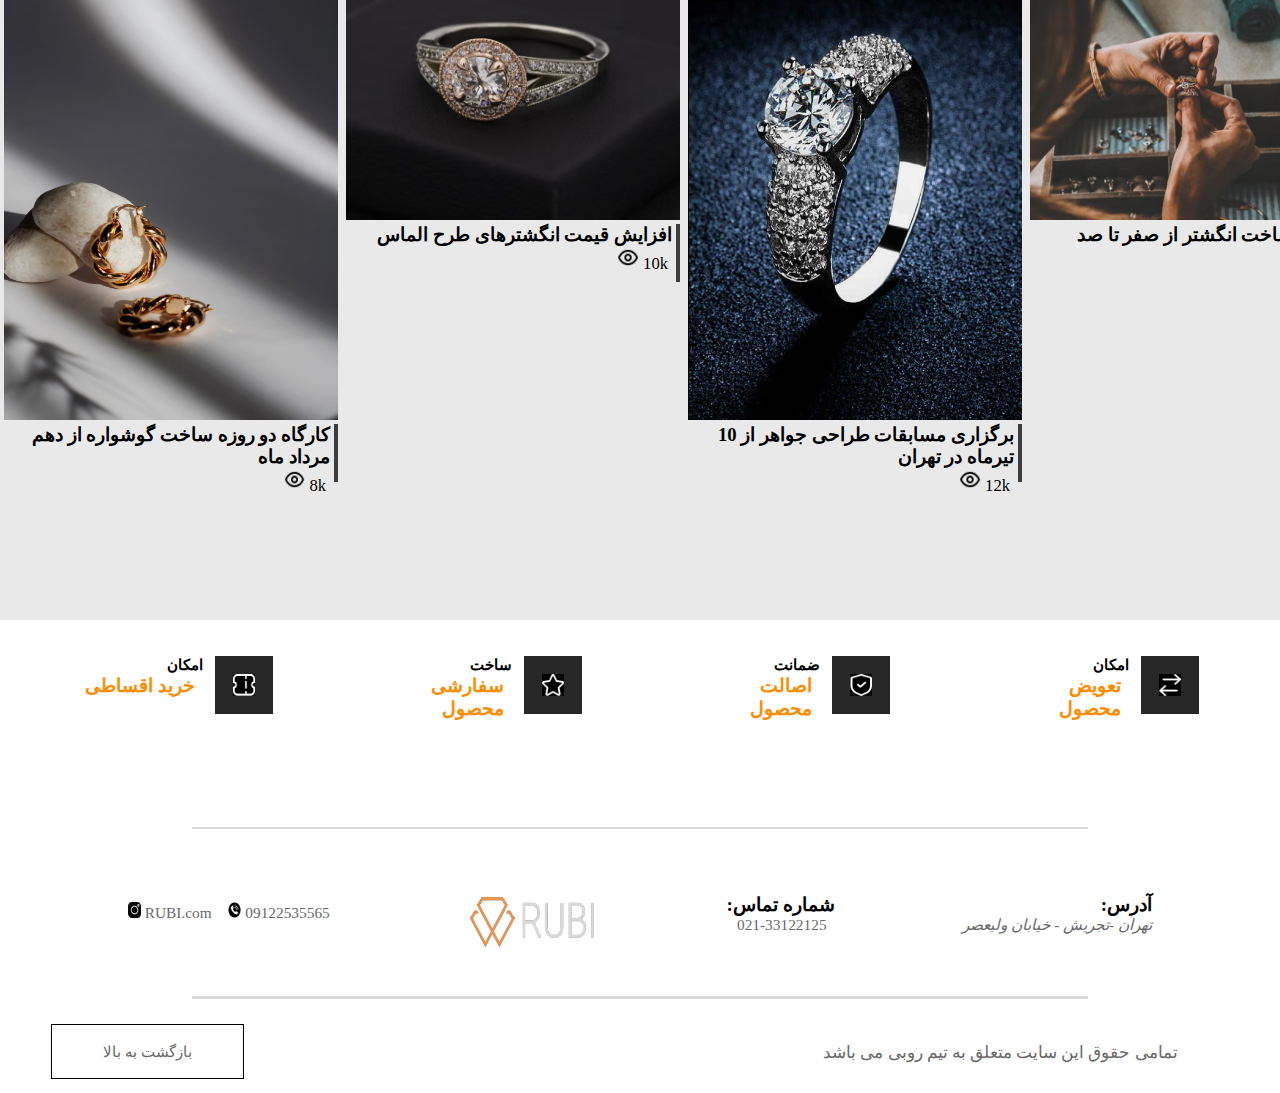
==== commit 474b64e7: "day(9)" ====
--- a/index.html
+++ b/index.html
@@ -17,23 +17,47 @@
 
 </head>
 
-<body style="background-color: #eae9e9">
+<body>
 <!-- الگوی سایت ابتدای سایت-->
 <div id="lego-container">
+    <section id="right-mobile-icons">
+        <img src="assets/img/search-.png">
+        <img src="assets/img/bascket.png">
+    </section>
     <img src="assets/img/rubiLego-removebg-preview.png" class="logo-web">
-</div>
-
+    <section id="humborger-bot-left" onclick="humberger()">
+        <img src="assets/img/icons8-hamburger-50.png">
+    </section>
+</div>
+
+<div id="humbger-menu-items">
+    <img src="assets/img/humber-menu1-removebg-preview.png"><br/>
+    <img src="assets/img/humber-menu-line.png">
+    <section>
+        <div class="item-nav">
+            <ul>
+                <li>دستبند</li>
+                <li>انگشتر</li>
+                <li>گوشواره</li>
+                <li>گردنبند</li>
+                <li>اکسسوری</li>
+                <li>سرویس</li>
+            </ul>
+        </div>
+    </section>
+    <button onclick="humberback()☻">برگشت</button>
+</div>
 <!-- منو بار سایت شامل انتخاب بخش ها و سرچ سایت-->
 <div id="nav-container">
     <div id="profil-box">
-       <a id="sign-in" href="login.html"> <img src="assets/img/avatar.png"></a>
+        <a id="sign-in" href="login.html"> <img src="assets/img/avatar.png"></a>
         <a id="back-image">
             <img src="assets/img/bascket.png"></a>
         <input type="search" id="input-search" placeholder="دنبال چی میگردی ...">
         <a id="back-image2">
             <img src="assets/img/bascket.png"></a>
     </div>
-    <div id="item-nav">
+    <div class="item-nav">
         <ul>
             <li>دستبند</li>
             <li>انگشتر</li>
@@ -86,7 +110,7 @@
 
 <div class="post-box">
     <article>
-       <a href="productrubi.html"><img src="assets/img/pic1.png" class="post-image"></a>
+        <a href="productrubi.html"><img src="assets/img/pic1.png" class="post-image"></a>
         <img src="assets/img/verline.png" class="post-line">
         <h3>گردنبند نگین مروارید</h3>
         <p>2.600.000</p>
@@ -412,41 +436,8 @@
     </div>
 </footer>
 
-<script>
-    let items = document.getElementsByClassName('item-category');
-
-    function selection(value) {
-        items[0].style.fontWeight = 400;
-        items[0].style.borderBottom = "none";
-        items[1].style.fontWeight = 400;
-        items[1].style.borderBottom = "none";
-        items[2].style.fontWeight = 400;
-        items[2].style.borderBottom = "none";
-        items[3].style.fontWeight = 400;
-        items[3].style.borderBottom = "none";
-        items[4].style.fontWeight = 400;
-        items[4].style.borderBottom = "none";
-        items[5].style.fontWeight = 400;
-        items[5].style.borderBottom = "none";
-
-        value == 0 ? items[0].style.fontWeight = 800 : console.log("ok")
-        value == 0 ? items[0].style.borderBottom = "3px solid black" : console.log("ok")
-
-        value == 1 ? items[1].style.fontWeight = 800 : console.log("ok")
-        value == 1 ? items[1].style.borderBottom = "3px solid black" : console.log("ok")
-
-        value == 2 ? items[2].style.fontWeight = 800 : console.log("ok")
-        value == 2 ? items[2].style.borderBottom = "3px solid black" : console.log("ok")
-
-        value == 3 ? items[3].style.fontWeight = 800 : console.log("ok")
-        value == 3 ? items[3].style.borderBottom = "3px solid black" : console.log("ok")
-
-        value == 4 ? items[4].style.fontWeight = 800 : console.log("ok")
-        value == 4 ? items[4].style.borderBottom = "3px solid black" : console.log("ok")
-
-        value == 5 ? items[5].style.fontWeight = 800 : console.log("ok")
-        value == 5 ? items[5].style.borderBottom = "3px solid black" : console.log("ok")
-    }
+<script src="assets/js/index.js">
+
 </script>
 
 </body>
--- a/assets/css/style.css
+++ b/assets/css/style.css
@@ -6,6 +6,20 @@
 #lego-container {
     text-align: center;
     background-color: #272727;
+
+}
+#right-mobile-icons{
+    display: none;
+}
+#humborger-bot-left{
+    display: none;
+}
+#humbger-menu-items{
+    display: none;
+}
+body {
+    background-color: #eae9e9;
+    overflow-x: hidden;
 }
 
 .logo-web {
@@ -70,23 +84,32 @@
 }
 
 #input-search {
-    width: 17vw;
-    height: 58px;
+    width: 7vw;
+    height: 7vh;
     background-color: #272727;
     color: white;
     direction: rtl;
     padding: 0px 10px;
     font-size: 16px;
     margin-left: 10%;
-}
-
-#item-nav {
+    transition: width 0.7s;
+    transition-timing-function: linear;
+
+
+}
+
+#input-search:focus {
+    width: 19vw;
+
+}
+
+.item-nav {
     width: 50%;
     margin-left: 10%;
 
 }
 
-#item-nav ul {
+.item-nav ul {
     display: flex;
     align-items: center;
     flex-direction: row-reverse;
@@ -412,6 +435,7 @@
     padding: 2vh 4vw;
     margin-left: 4vw;
 }
-#footer-mobile-ditail{
+
+#footer-mobile-ditail {
     display: none;
 }--- a/assets/css/productstyle.css
+++ b/assets/css/productstyle.css
@@ -79,8 +79,11 @@
     display: flex;
     flex-direction: row;
     flex-wrap: nowrap;
-    overflow: scroll;
+    overflow-x: scroll;
     margin-top: 20px;
+}
+.post-box::-webkit-scrollbar{
+    display: none;
 }
 .post-box1{
     display: flex;
@@ -88,6 +91,9 @@
     flex-wrap: nowrap;
     overflow: scroll;
     margin-top: 20px;
+}
+.post-box1::-webkit-scrollbar{
+    display: none;
 }
 
 .post-box1 article {
--- a/assets/css/mobileStyle.css
+++ b/assets/css/mobileStyle.css
@@ -3,19 +3,110 @@
     .logo-web {
         width: 21vw;
         height: 4vh;
-
-    }
+        margin-top: 0.5vh;
+    }
+
+    #lego-container {
+        display: flex;
+        flex-direction: row;
+        justify-content: space-between;
+
+    }
+
+    #right-mobile-icons {
+        display: inline-block;
+        margin-left: 6vw;
+
+    }
+
+    #humborger-bot-left {
+        display: inline-block;
+        margin-right: 6vw;
+    }
+
+    #right-mobile-icons > img {
+        width: 5.5vw;
+        height: 5.5vh;
+        padding: 0.5vh 0.5vw;
+        border-radius: 50%;
+    }
+
+    .item-nav {
+        width: 80%;
+
+
+    }
+
+    .item-nav ul li {
+        padding: 1em 0;
+        color: #dcdbdb;
+    }
+
+    .item-nav ul {
+
+        display: flex;
+        align-items: center;
+        flex-direction: column;
+        justify-content: center;
+        list-style-type: none;
+        font-size: 3.5vw;
+        font-weight: 350;
+        cursor: pointer;
+    }
+
+    #humbger-menu-items {
+        display: none;
+        /*
+        display: inline-block;
+        background-color: #272727;
+        width: 100%;
+        text-align: center;*/
+
+
+    }
+
+    #humbger-menu-items > button {
+
+        width: 10vw;
+        height: 5vh;
+        font-size: 1.2vw;
+        margin: 4vh 10vw;
+        background-color: transparent;
+        border: 2px #EB9452 solid;
+        color: #e88f22;
+        border-radius: 16px;
+
+
+    }
+
+    #humbger-menu-items > img:first-child {
+        width: 20vw;
+        height: 10vh;
+
+
+    }
+
+    #humborger-bot-left > img {
+        width: 5.5vw;
+        height: 5.5vh;
+
+        padding: 0.5vh 0.5vw;
+        border-radius: 50%;
+    }
+
 
     #profil-box > img {
         display: none;
     }
-    #sign-in{
-
-        display: none;
-    }
+
+    #sign-in {
+
+        display: none;
+    }
+
     #nav-container {
-        height: 20px;
-        padding-top: 2vh;
+        display: none;
+
     }
 
     #back-image {
@@ -47,7 +138,7 @@
 
     #main-img {
         position: absolute;
-        height: 49vh;
+        height: 68vh;
         width: 80vw;
         margin-left: 13vw;
         margin-top: 5vh;
@@ -56,7 +147,7 @@
 
     #ghab-main {
         position: absolute;
-        height: 52vh;
+        height: 72vh;
         width: 80vw;
         margin-left: 9vw;
         margin-top: 9vh;
@@ -68,12 +159,12 @@
         z-index: -2;
         background-color: #272727;
         width: 100%;
-        height: 120vh;
+        height: 150vh;
     }
 
     #title-main {
         color: white;
-        padding-top: 65vh;
+        padding-top: 87vh;
         padding-right: 12vw;
         font-weight: bold;
         font-size: 8vw;
@@ -118,7 +209,7 @@
         display: flex;
         justify-content: space-evenly;
         align-items: center;
-        margin-top: 130vh;
+        margin-top: 170vh;
     }
 
     .part-porfrosh h2 {
@@ -459,13 +550,16 @@
         height: 2vh;
         margin-left: 1vw;
     }
+
     #footer-mobile-ditail section span {
         font-size: 3vw;
         margin-left: 1vw;
     }
+
     #footer-end a {
         display: none;
     }
+
     #footer-end {
         text-align: center;
         display: inline-block;
@@ -473,9 +567,10 @@
         height: 30px;
 
     }
-    #footer-end p{
+
+    #footer-end p {
         font-size: 3.5vw;
-        margin-left:17.5vw;
+        margin-left: 17.5vw;
         direction: rtl;
     }
 }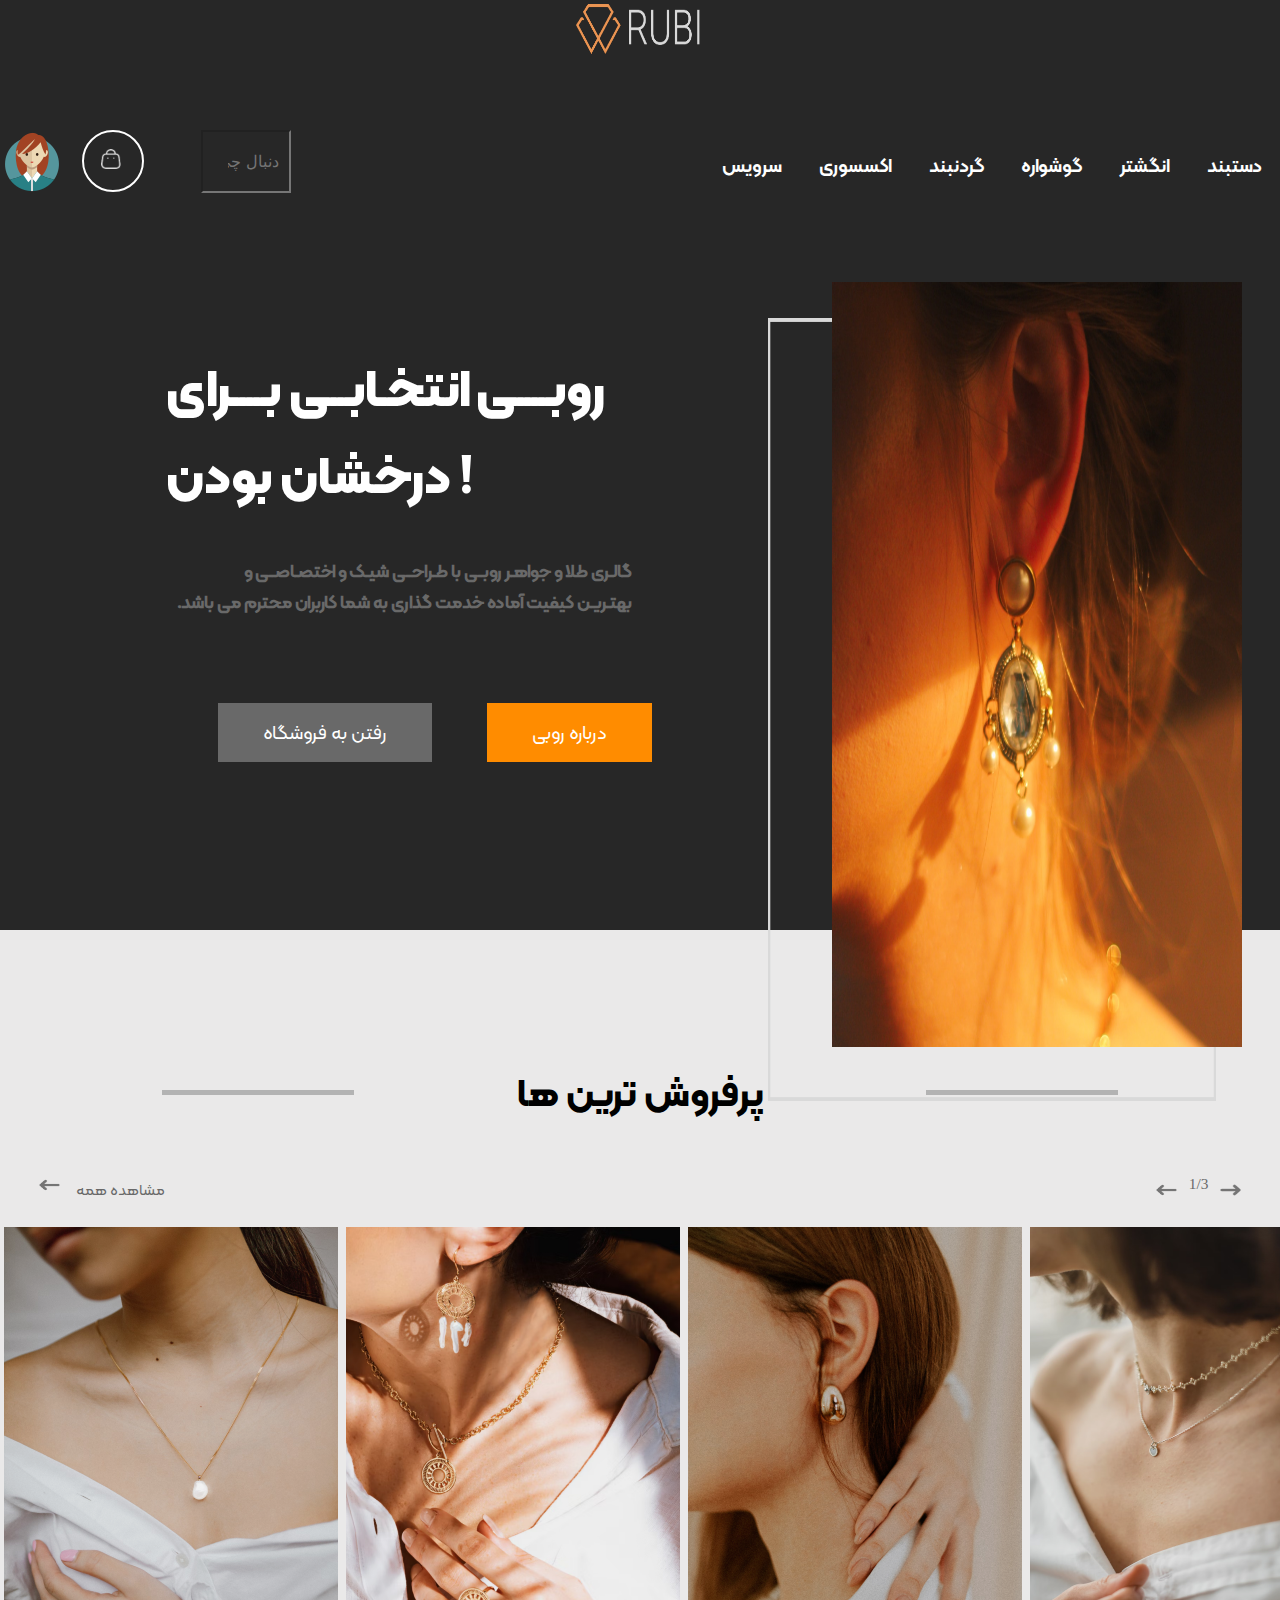
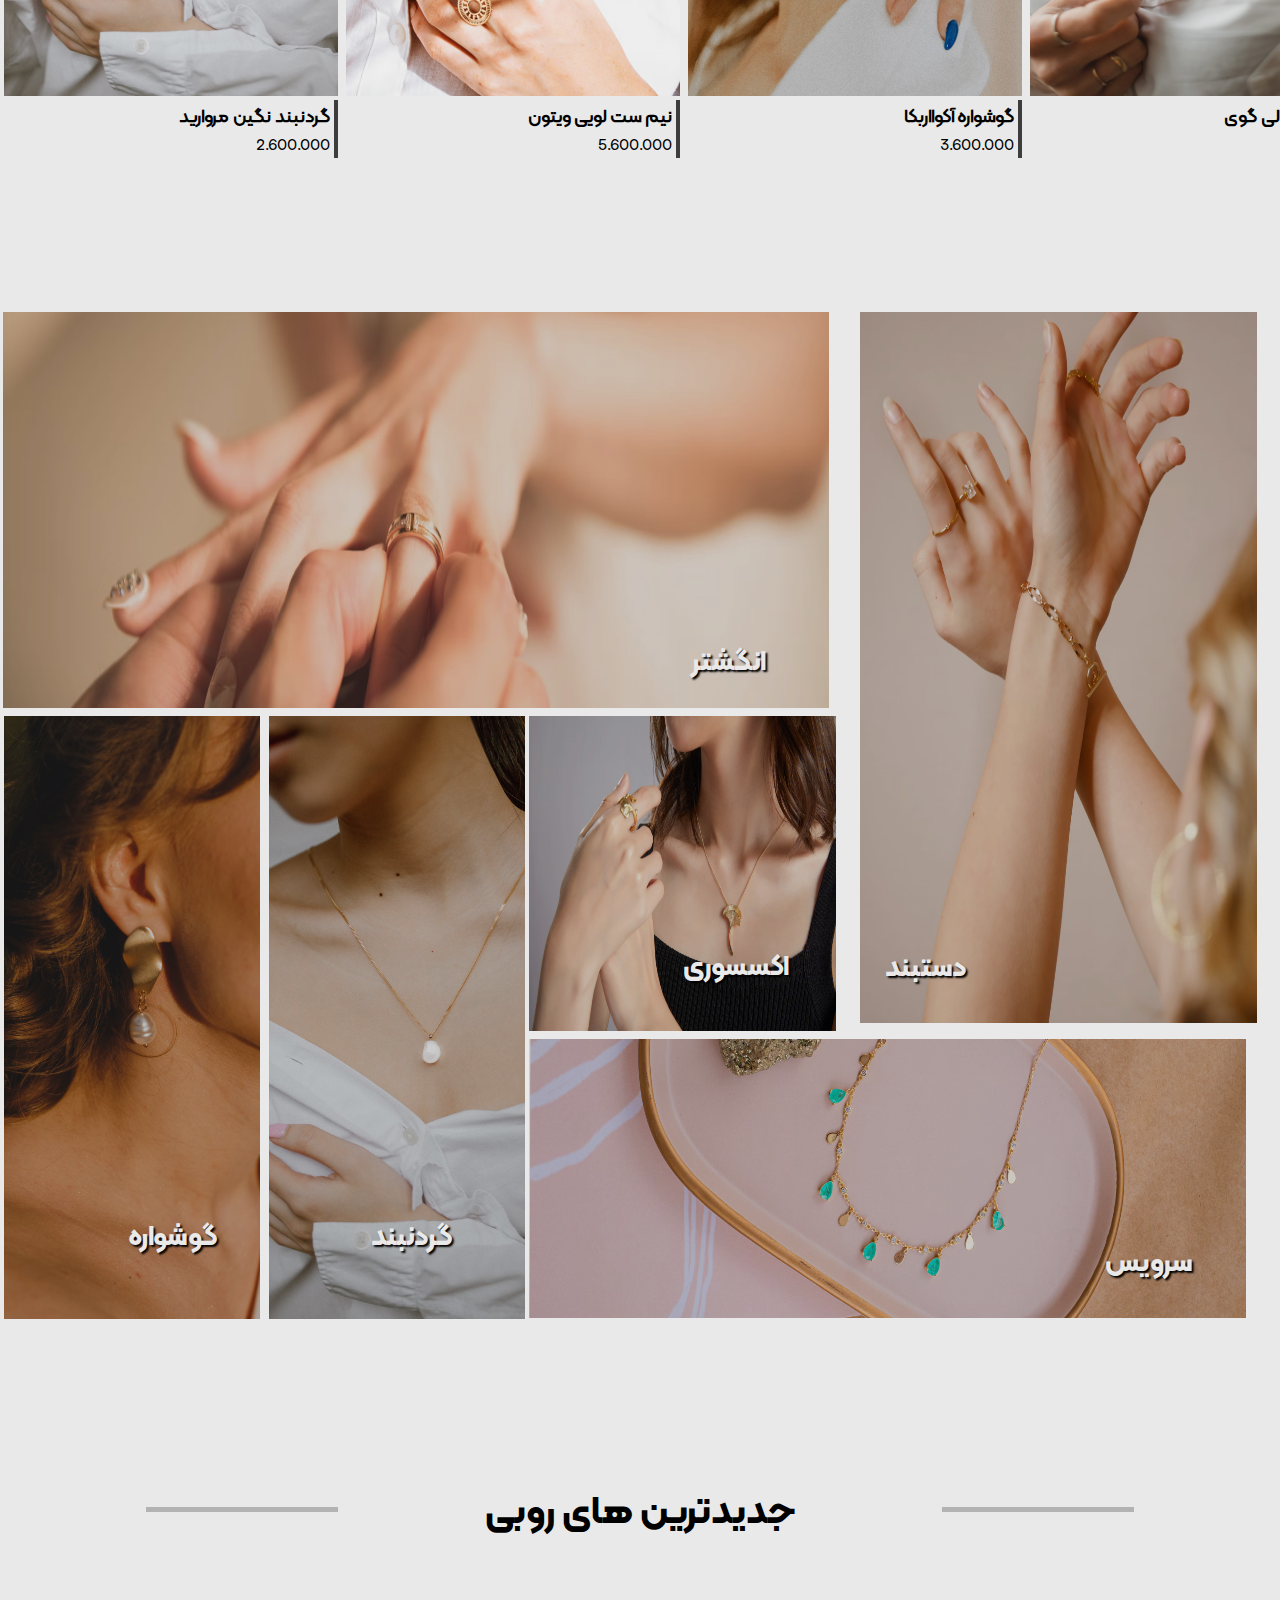
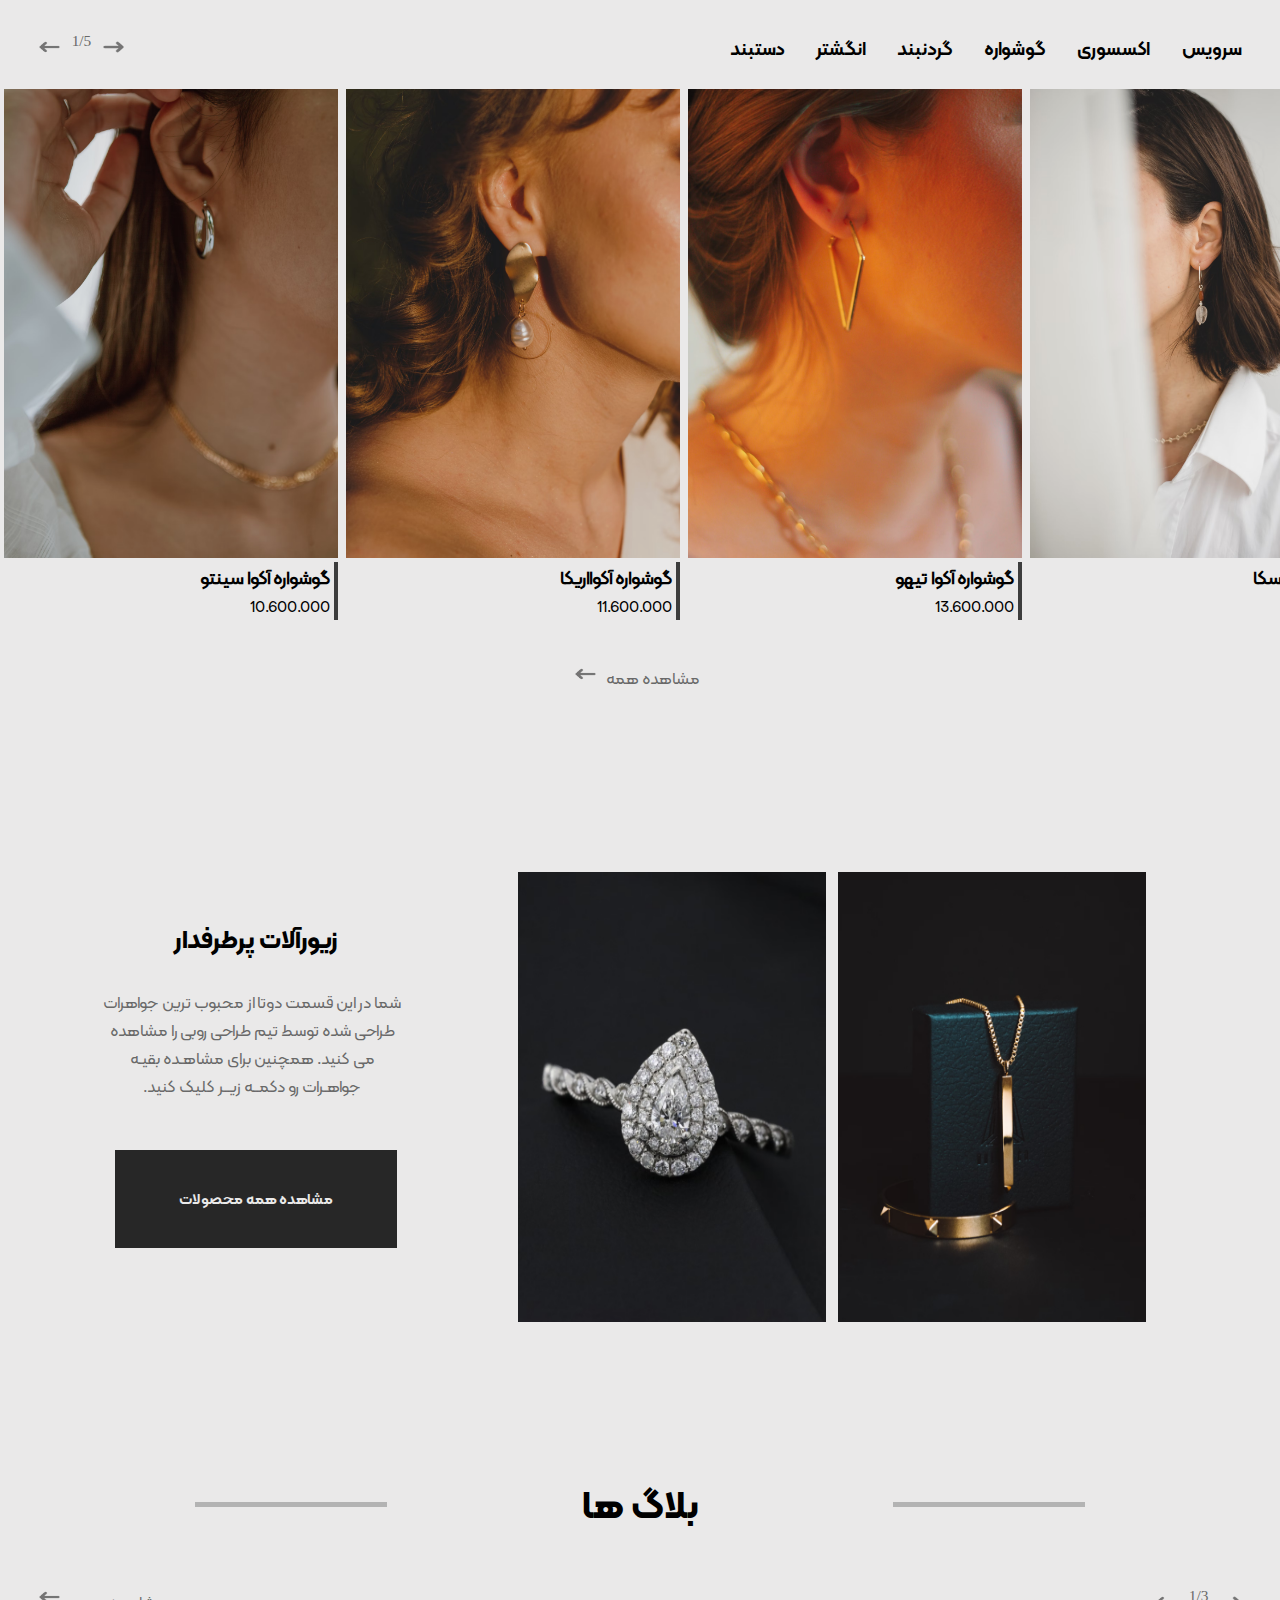
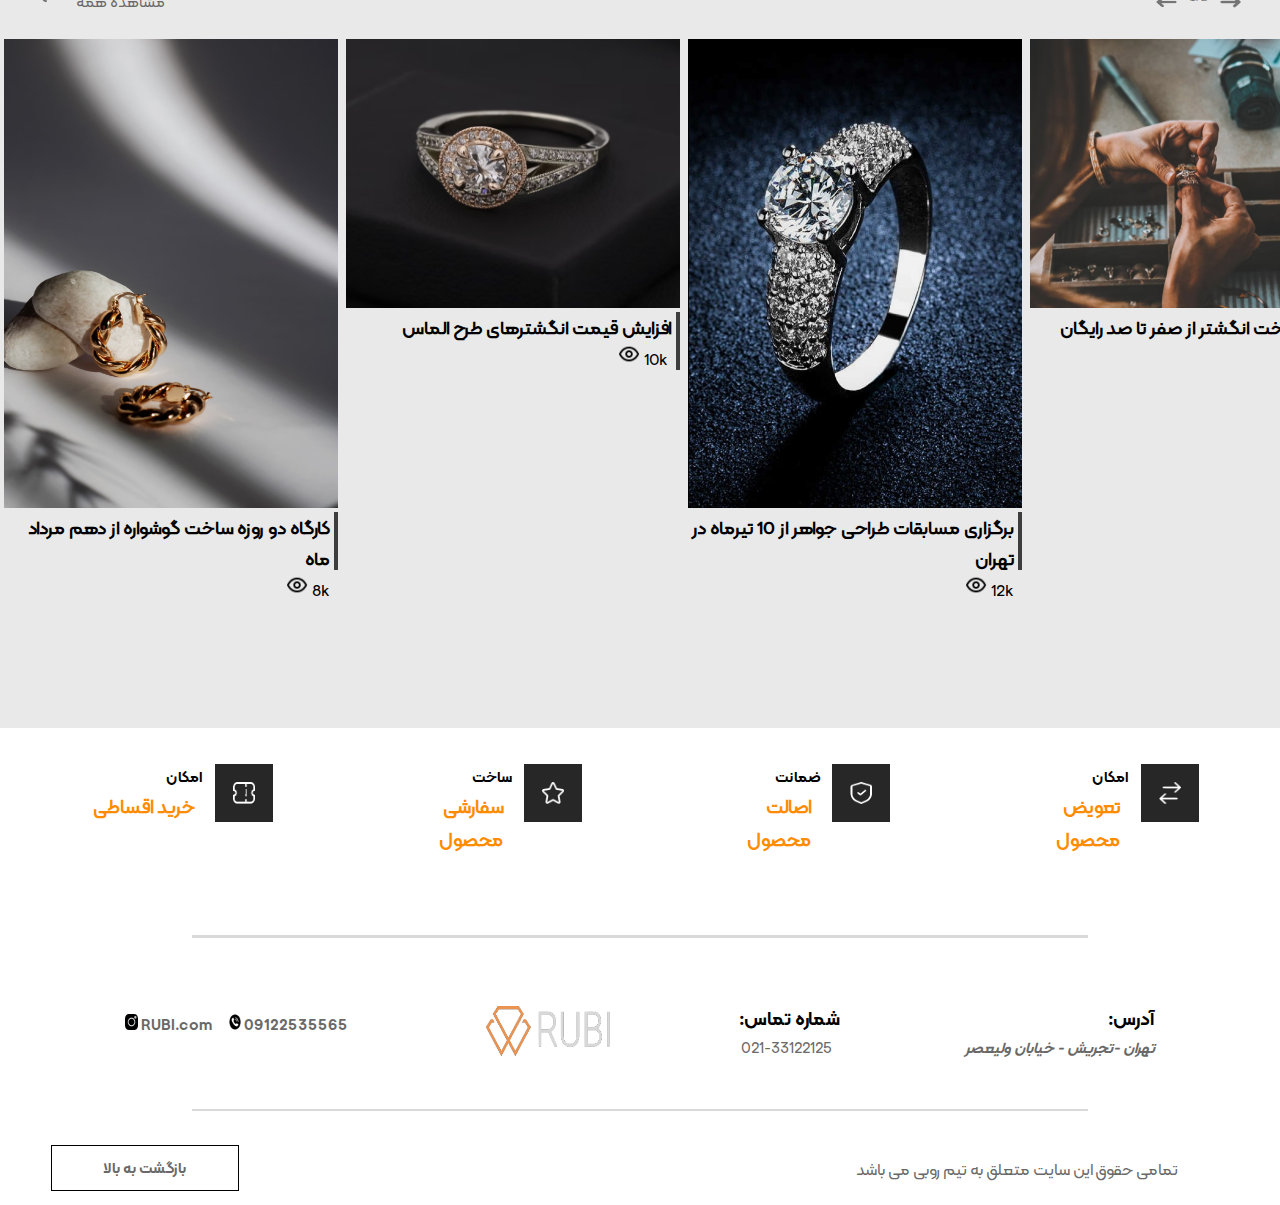
==== commit 5f84170c: "day(10)" ====
--- a/index.html
+++ b/index.html
@@ -7,11 +7,13 @@
     <meta name="viewport" content="width=device-width, initial-scale=1.0">
 
     <link rel="stylesheet" href="assets/css/style.css">
+    <link rel="stylesheet" href="assets/fonts/stylesheet.css">
     <link rel="stylesheet" href="assets/css/productstyle.css">
     <link rel="stylesheet" href="assets/css/mobileStyle.css">
 
     <link rel="stylesheet"
           href="https://cdnjs.cloudflare.com/ajax/libs/font-awesome/4.7.0/css/font-awesome.min.css">
+
     <link rel="icon" href="assets/img/rubiLego.PNG">
 
 
@@ -21,12 +23,12 @@
 <!-- الگوی سایت ابتدای سایت-->
 <div id="lego-container">
     <section id="right-mobile-icons">
-        <img src="assets/img/search-.png">
-        <img src="assets/img/bascket.png">
+        <img src="assets/img/search--removebg-preview.png">
+        <img src="assets/img/bascket-removebg-preview.png">
     </section>
     <img src="assets/img/rubiLego-removebg-preview.png" class="logo-web">
     <section id="humborger-bot-left" onclick="humberger()">
-        <img src="assets/img/icons8-hamburger-50.png">
+        <img src="assets/img/icons8-menu-50.png">
     </section>
 </div>
 
@@ -45,17 +47,17 @@
             </ul>
         </div>
     </section>
-    <button onclick="humberback()☻">برگشت</button>
+    <button onclick="humberback()">برگشت</button>
 </div>
 <!-- منو بار سایت شامل انتخاب بخش ها و سرچ سایت-->
 <div id="nav-container">
     <div id="profil-box">
         <a id="sign-in" href="login.html"> <img src="assets/img/avatar.png"></a>
         <a id="back-image">
-            <img src="assets/img/bascket.png"></a>
+            <img src="assets/img/bascket-removebg-preview.png"></a>
         <input type="search" id="input-search" placeholder="دنبال چی میگردی ...">
         <a id="back-image2">
-            <img src="assets/img/bascket.png"></a>
+            <img src="assets/img/bascket-removebg-preview.png"></a>
     </div>
     <div class="item-nav">
         <ul>
@@ -354,7 +356,7 @@
     <!-- معرفی ویژگی های سایت مخصوصا ضمانت ها -->
     <div class="footer-box-property">
         <article>
-            <a><img src="assets/img/footerpic1.png"></a>
+            <a><img src="assets/img/footerpic1-removebg-preview.png"></a>
             <section class="footer-box-property-text">
                 <h4>امکان</h4>
                 <p>خرید اقساطی</p>
@@ -362,7 +364,7 @@
 
         </article>
         <article>
-            <a><img src="assets/img/star.png"></a>
+            <a><img src="assets/img/star-removebg-preview.png"></a>
             <section class="footer-box-property-text">
                 <h4>ساخت</h4>
                 <p>سفارشی محصول</p>
@@ -370,7 +372,7 @@
 
         </article>
         <article>
-            <a><img src="assets/img/zmanat.png"></a>
+            <a><img src="assets/img/zmanat-removebg-preview.png"></a>
             <section class="footer-box-property-text">
                 <h4>ضمانت </h4>
                 <p>اصالت محصول</p>
@@ -378,7 +380,7 @@
 
         </article>
         <article>
-            <a><img src="assets/img/taviz.png"></a>
+            <a><img src="assets/img/taviz-removebg-preview.png"></a>
             <section class="footer-box-property-text">
                 <h4>امکان</h4>
                 <p>تعویض محصول</p>
@@ -432,7 +434,7 @@
     <div id="footer-end">
         <p>تمامی حقوق این سایت متعلق به تیم
             روبی می باشد</p>
-        <a>بازگشت به بالا </a>
+        <a href="#profil-box">بازگشت به بالا </a>
     </div>
 </footer>
 
--- a/assets/css/style.css
+++ b/assets/css/style.css
@@ -126,7 +126,7 @@
     z-index: -2;
     background-color: #272727;
     width: 100%;
-    height: 580px;
+    height: 80vh;
 }
 
 #main-img {
@@ -142,7 +142,7 @@
     color: white;
     padding-top: 15vh;
     padding-left: 13vw;
-    font-size: 5vw;
+    font-size: 4vw;
     direction: ltr;
 
 }
@@ -152,7 +152,7 @@
     font-size: 1.4vw;
     direction: rtl;
     text-align: right;
-    padding-right: 47vw;
+    padding-right: 50vw;
     margin-top: 4vh;
 }
 
@@ -286,7 +286,7 @@
 .item4 > h3 {
     position: absolute;
     left: 12vw;
-    top: 28vh;
+    top: 25vh;
     font-size: 2.2vw;
     color: #eae9e9;
     text-shadow: 2px 2px 2px black
@@ -295,7 +295,7 @@
 .item5 > h3 {
     position: absolute;
     left: 45vw;
-    top: 24vh;
+    top: 22vh;
     font-size: 2.2vw;
     color: #eae9e9;
     text-shadow: 2px 2px 2px black
@@ -304,7 +304,7 @@
 .item31 > h3 {
     position: absolute;
     left: 10vw;
-    top: 60vh;
+    top: 55vh;
     font-size: 2.2vw;
     color: #eae9e9;
     text-shadow: 2px 2px 2px black
@@ -313,7 +313,7 @@
 .item32 > h3 {
     position: absolute;
     left: 29vw;
-    top: 60vh;
+    top: 55vh;
     font-size: 2.2vw;
     color: #eae9e9;
     text-shadow: 2px 2px 2px black
@@ -432,8 +432,9 @@
     border: 1px black solid;
     color: dimgrey;
     font-size: 1.2vw;
-    padding: 2vh 4vw;
+    padding: 1vh 4vw;
     margin-left: 4vw;
+    text-decoration: none;
 }
 
 #footer-mobile-ditail {
--- a/assets/fonts/stylesheet.css
+++ b/assets/fonts/stylesheet.css
@@ -0,0 +1,150 @@
+@font-face {
+    font-family: 'Kalameh-black';
+    src: url('Kalameh-Black.eot');
+    src: url('Kalameh-Black.eot?#iefix') format('embedded-opentype'),
+    url('Kalameh-Black.woff2') format('woff2'),
+    url('Kalameh-Black.woff') format('woff'),
+    url('Kalameh-Black.ttf') format('truetype');
+    font-weight: 900;
+    font-style: normal;
+    font-display: swap;
+}
+
+@font-face {
+    font-family: 'Kalameh-Bold';
+    src: url('Kalameh-Bold.eot');
+    src: url('Kalameh-Bold.eot?#iefix') format('embedded-opentype'),
+    url('Kalameh-Bold.woff2') format('woff2'),
+    url('Kalameh-Bold.woff') format('woff'),
+    url('Kalameh-Bold.ttf') format('truetype');
+    font-weight: bold;
+    font-style: normal;
+    font-display: swap;
+}
+
+@font-face {
+    font-family: 'Kalameh-ExtraBold';
+    src: url('Kalameh-ExtraBold.eot');
+    src: url('Kalameh-ExtraBold.eot?#iefix') format('embedded-opentype'),
+    url('Kalameh-ExtraBold.woff2') format('woff2'),
+    url('Kalameh-ExtraBold.woff') format('woff'),
+    url('Kalameh-ExtraBold.ttf') format('truetype');
+    font-weight: bold;
+    font-style: normal;
+    font-display: swap;
+}
+
+@font-face {
+    font-family: 'Kalameh-ExtraLight';
+    src: url('Kalameh-ExtraLight.eot');
+    src: url('Kalameh-ExtraLight.eot?#iefix') format('embedded-opentype'),
+    url('Kalameh-ExtraLight.woff2') format('woff2'),
+    url('Kalameh-ExtraLight.woff') format('woff'),
+    url('Kalameh-ExtraLight.ttf') format('truetype');
+    font-weight: 200;
+    font-style: normal;
+    font-display: swap;
+}
+
+@font-face {
+    font-family: 'Kalameh-Light';
+    src: url('Kalameh-Light.eot');
+    src: url('Kalameh-Light.eot?#iefix') format('embedded-opentype'),
+    url('Kalameh-Light.woff2') format('woff2'),
+    url('Kalameh-Light.woff') format('woff'),
+    url('Kalameh-Light.ttf') format('truetype');
+    font-weight: 300;
+    font-style: normal;
+    font-display: swap;
+}
+
+@font-face {
+    font-family: 'Kalameh-Medium';
+    src: url('Kalameh-Medium.eot');
+    src: url('Kalameh-Medium.eot?#iefix') format('embedded-opentype'),
+    url('Kalameh-Medium.woff2') format('woff2'),
+    url('Kalameh-Medium.woff') format('woff'),
+    url('Kalameh-Medium.ttf') format('truetype');
+    font-weight: 500;
+    font-style: normal;
+    font-display: swap;
+}
+
+@font-face {
+    font-family: 'Kalameh-Regular';
+    src: url('Kalameh-Regular.eot');
+    src: url('Kalameh-Regular.eot?#iefix') format('embedded-opentype'),
+    url('Kalameh-Regular.woff2') format('woff2'),
+    url('Kalameh-Regular.woff') format('woff'),
+    url('Kalameh-Regular.ttf') format('truetype');
+    font-weight: normal;
+    font-style: normal;
+    font-display: swap;
+}
+
+@font-face {
+    font-family: 'Kalameh-SemiBold';
+    src: url('Kalameh-SemiBold.eot');
+    src: url('Kalameh-SemiBold.eot?#iefix') format('embedded-opentype'),
+    url('Kalameh-SemiBold.woff2') format('woff2'),
+    url('Kalameh-SemiBold.woff') format('woff'),
+    url('Kalameh-SemiBold.ttf') format('truetype');
+    font-weight: 600;
+    font-style: normal;
+    font-display: swap;
+}
+
+@font-face {
+    font-family: 'Kalameh-Thin';
+    src: url('Kalameh-Thin.eot');
+    src: url('Kalameh-Thin.eot?#iefix') format('embedded-opentype'),
+    url('Kalameh-Thin.woff2') format('woff2'),
+    url('Kalameh-Thin.woff') format('woff'),
+    url('Kalameh-Thin.ttf') format('truetype');
+    font-weight: 100;
+    font-style: normal;
+    font-display: swap;
+}
+
+.item-nav ul {
+    font-family: Kalameh-SemiBold;
+}
+
+#title-main {
+    font-family: Kalameh-ExtraBold;
+}
+#description-main {
+    font-family: Kalameh-Medium;
+}
+#bot-rubi {
+    font-family: Kalameh-Regular;
+}
+#bot-store {
+    font-family: Kalameh-Regular;
+}
+.part-porfrosh h2 {
+    font-family: Kalameh-Bold;
+}
+.text-showall {
+    font-family: Kalameh-Regular;
+}
+.post-box article h3, p {
+    font-family: Kalameh-Regular;
+}
+.item1 {  font-family: Kalameh-Bold;}
+.item2 {  font-family: Kalameh-Bold;}
+.item31 {  font-family: Kalameh-Bold;}
+.item32 {  font-family: Kalameh-Bold;}
+.item4 {  font-family: Kalameh-Bold;}
+.item5 {  font-family: Kalameh-Bold;}
+.part2-porfrosh h2 { font-family: Kalameh-Bold;}
+#rubi-menu-box {    font-family: Kalameh-SemiBold;}
+.post-box1 article h3, p { font-family: Kalameh-Regular;}
+.moshahede-box {  font-family: Kalameh-Regular;}
+#zivar-box-left > h3 {font-family: Kalameh-Bold;}
+#zivar-box-left > p {    font-family: Kalameh-Regular;}
+#zivar-box-left > a {font-family: Kalameh-SemiBold;}
+.part2-porfrosh { font-family: Kalameh-Bold;}
+.footer-box-property-text {font-family: Kalameh-SemiBold;}
+#footer-detail { font-family: Kalameh-SemiBold;}
+#footer-end a {font-family: Kalameh-SemiBold;}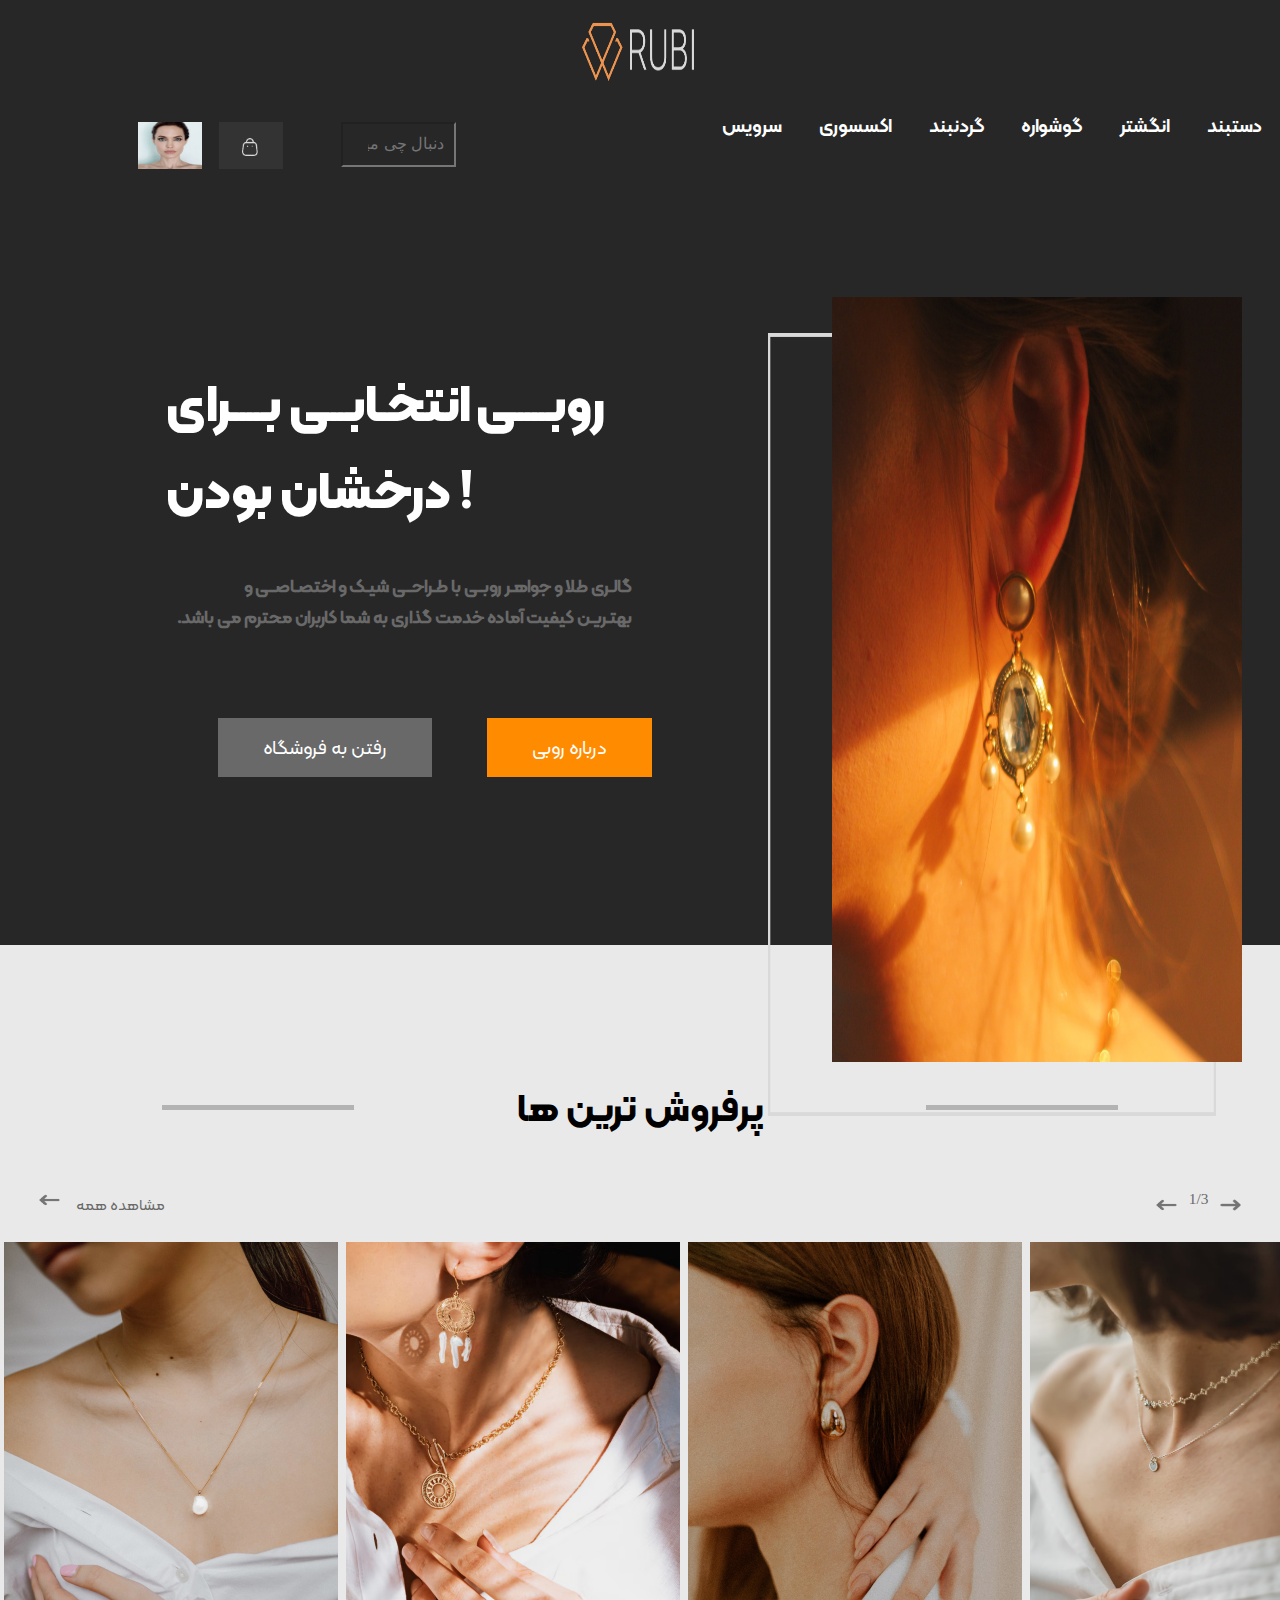
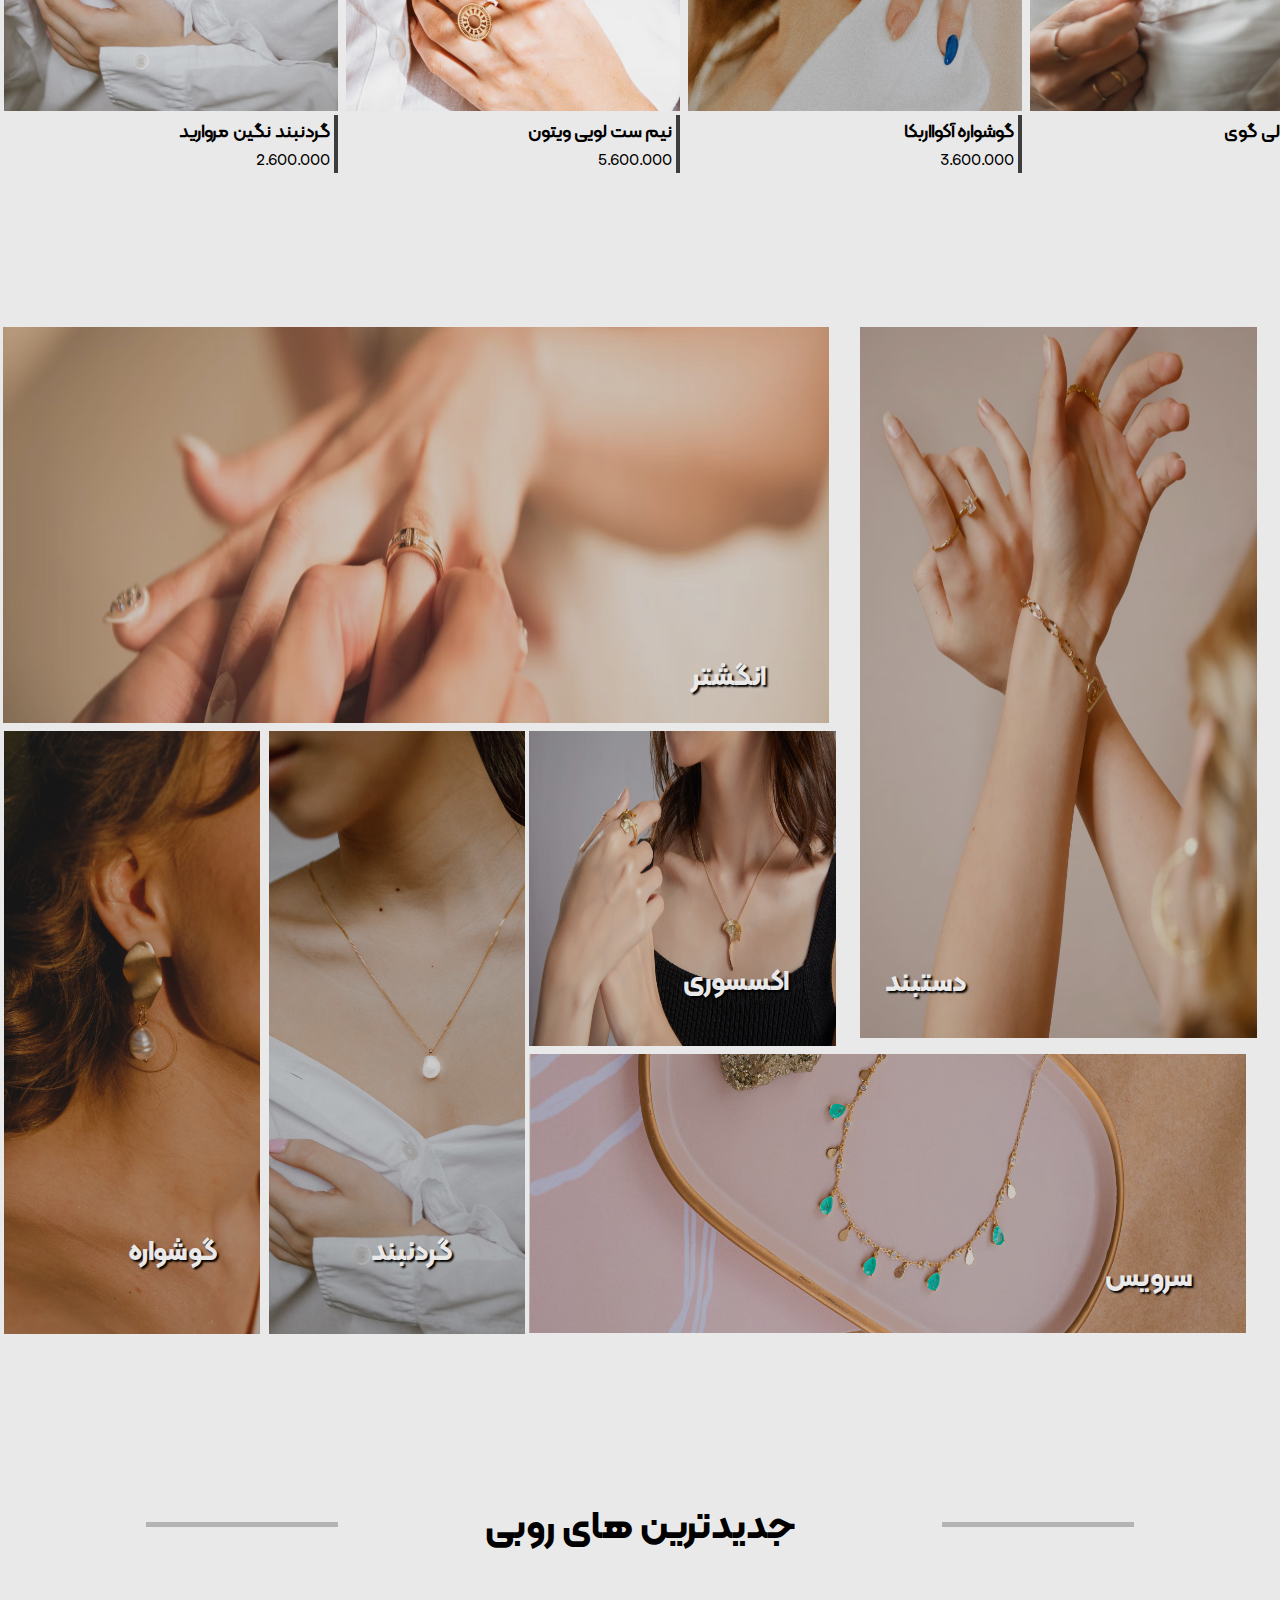
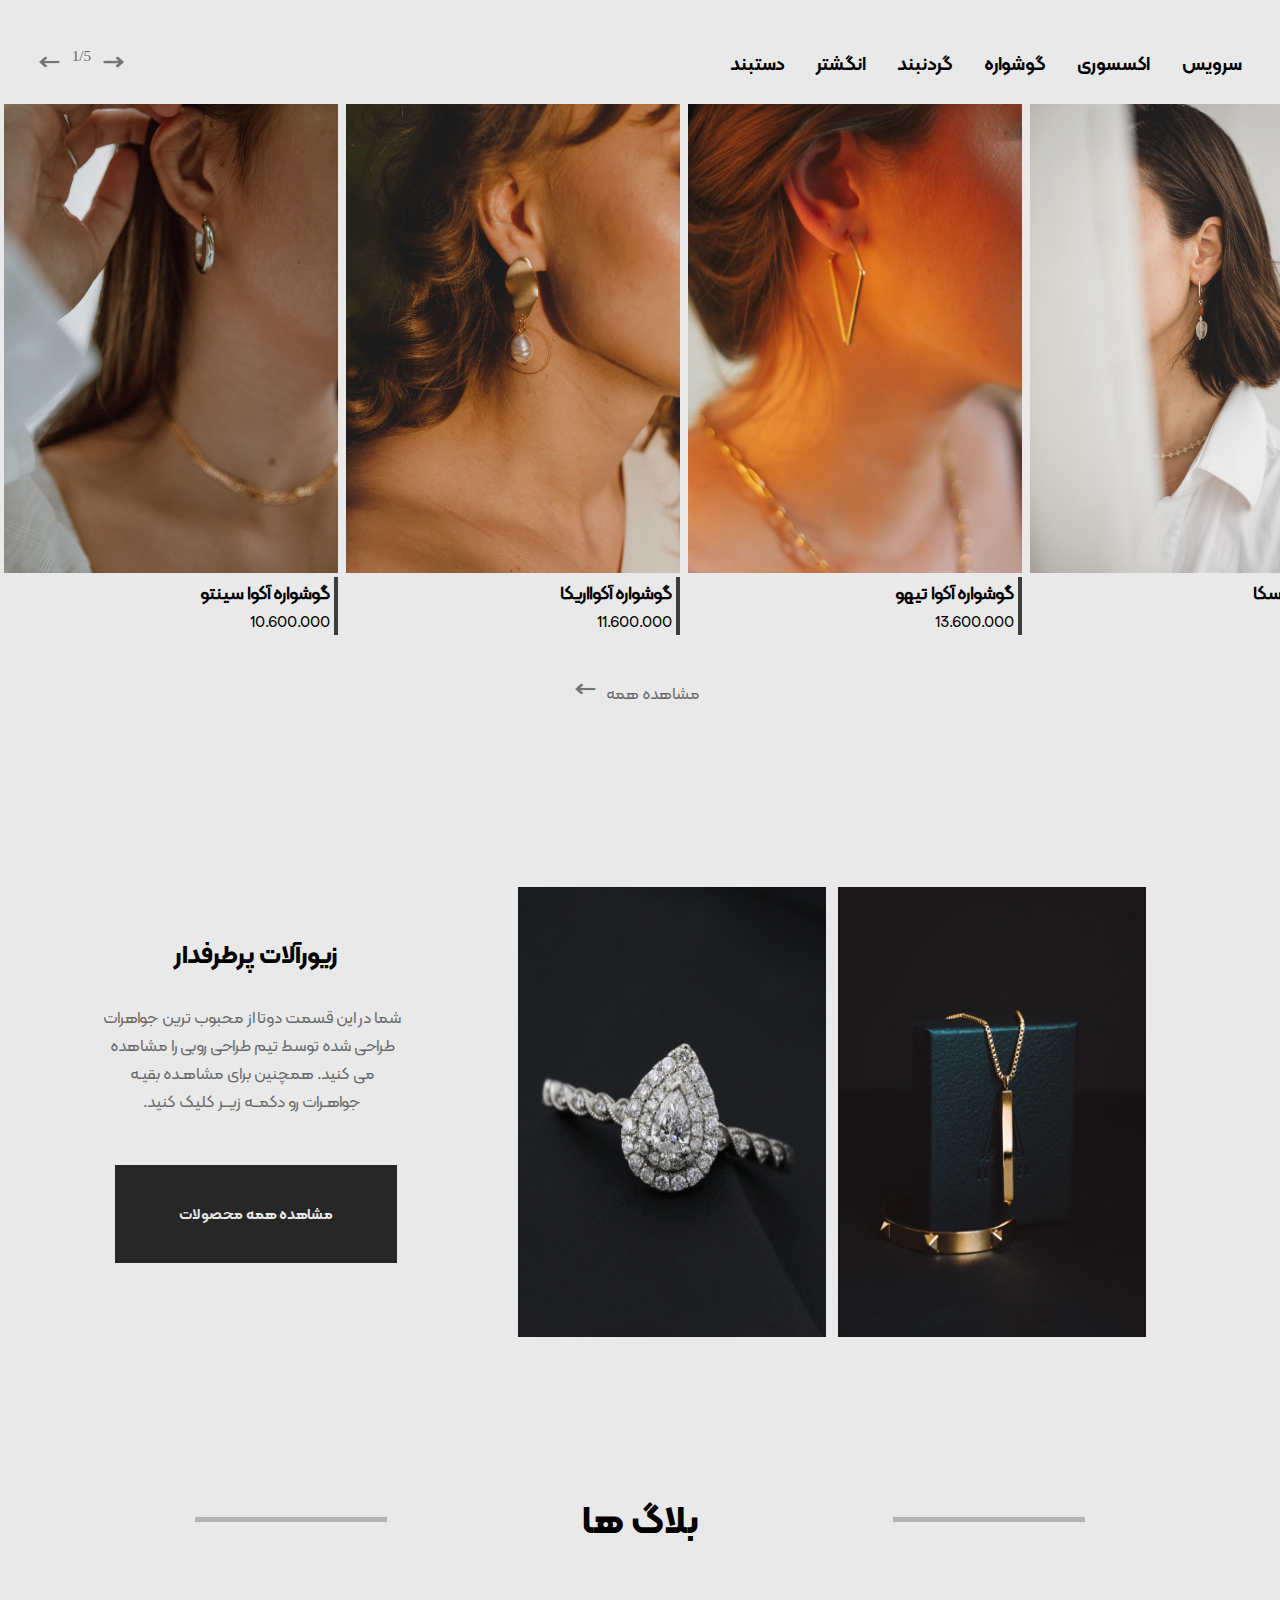
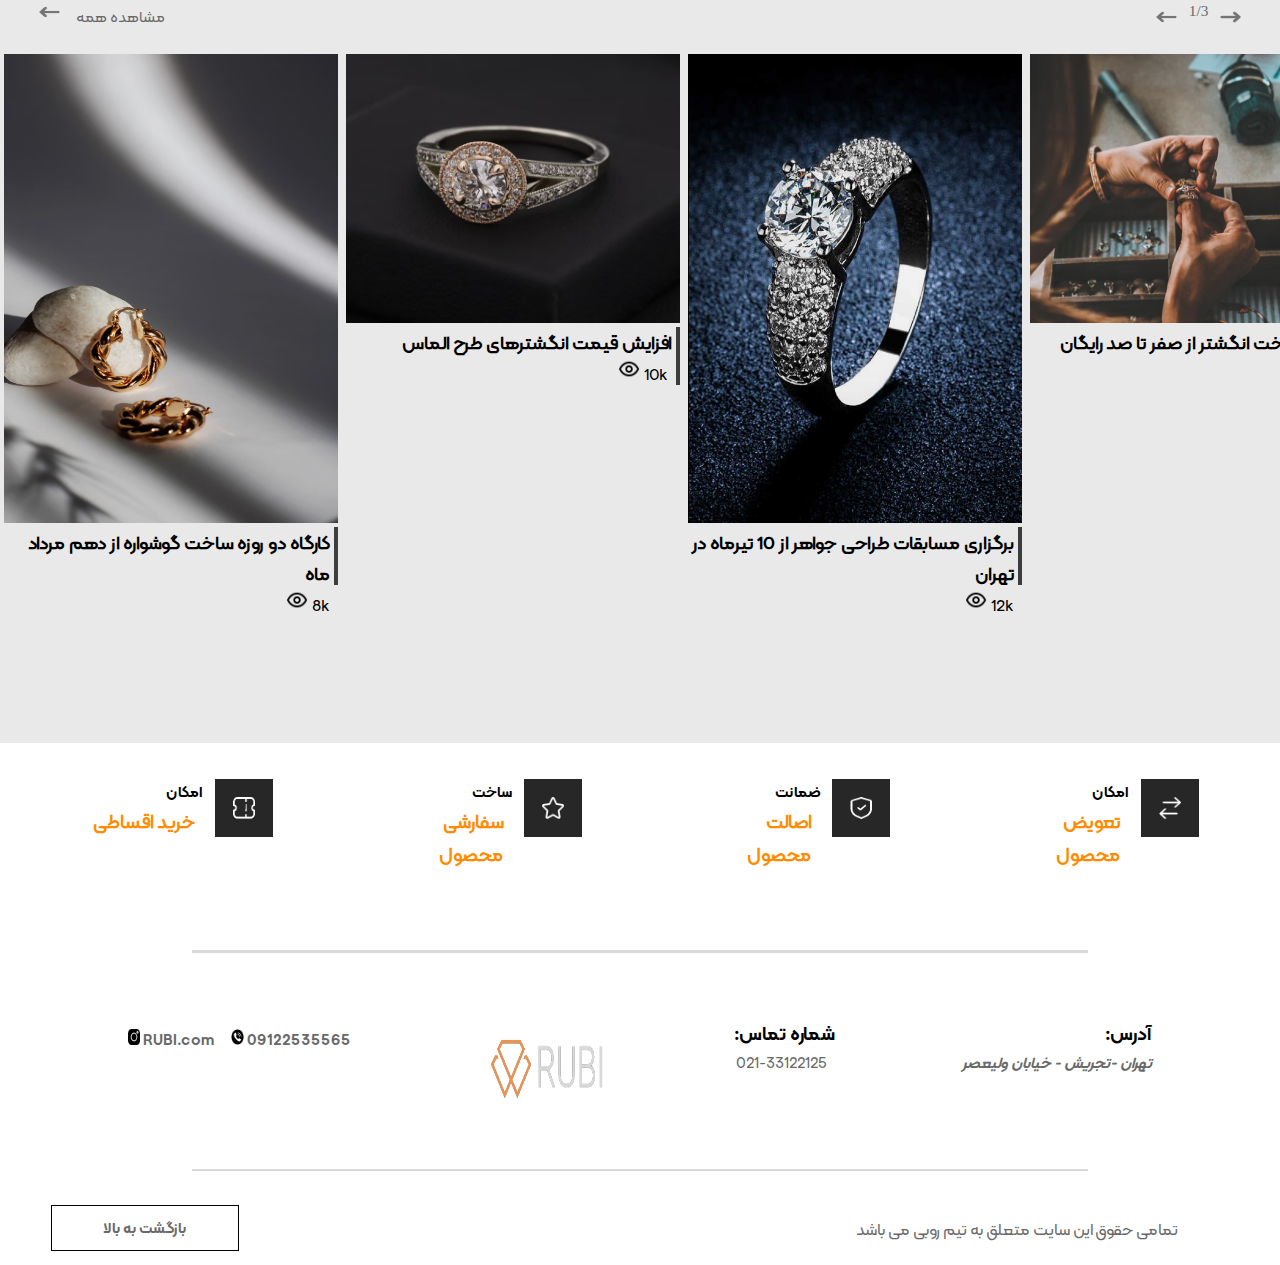
==== commit d3b37cda: "day(13)" ====
--- a/index.html
+++ b/index.html
@@ -26,7 +26,7 @@
         <img src="assets/img/search--removebg-preview.png">
         <img src="assets/img/bascket-removebg-preview.png">
     </section>
-    <img src="assets/img/rubiLego-removebg-preview.png" class="logo-web">
+    <img src="assets/img/rubiLego-removebg-preview.png" alt="سایت جواهری روبی " title="لگوی سایت روبی" class="logo-web">
     <section id="humborger-bot-left" onclick="humberger()">
         <img src="assets/img/icons8-menu-50.png">
     </section>
@@ -52,7 +52,7 @@
 <!-- منو بار سایت شامل انتخاب بخش ها و سرچ سایت-->
 <div id="nav-container">
     <div id="profil-box">
-        <a id="sign-in" href="login.html"> <img src="assets/img/avatar.png"></a>
+        <a id="sign-in" href="login.html"> <img src="assets/img/images.jpg"></a>
         <a id="back-image">
             <img src="assets/img/bascket-removebg-preview.png"></a>
         <input type="search" id="input-search" placeholder="دنبال چی میگردی ...">
@@ -74,7 +74,7 @@
 <!-- بنر سایت شامل عنوان و عکس ها برای نمایش-->
 
 <div id="main-img-box">
-    <img src="assets/img/img_main.png" id="main-img">
+    <img src="assets/img/img_main.png" alt="عکس اصلی سایت روبی" title="جواهر سازی روبی " id="main-img">
     <img src="assets/img/ghab.png" id="ghab-main">
     <h1 id="title-main">روبـــــی انتخـابـــی بـــــرای <br>درخشان بودن !</h1>
     <p id="description-main"><b>گالـری طلا و جواهـر روبــی با طـراحــی شیـک و اختصـاصــی و<br> بهتـریـن کیفیت آماده خدمت
@@ -100,7 +100,7 @@
 
 <div class="post-scroll-box">
     <section>
-        <img src="assets/img/direction-arrow۲-removebg-preview.png" class="direction-left-post">
+        <img  src="assets/img/direction-arrow۲-removebg-preview.png" class="direction-left-post">
         <span class="text-showall">مشاهده همه</span>
         <img src="assets/img/direction-arrow.png" class="direction-right-post">
         <span class="number-show">1/3</span>
@@ -112,37 +112,37 @@
 
 <div class="post-box">
     <article>
-        <a href="productrubi.html"><img src="assets/img/pic1.png" class="post-image"></a>
+        <a href="productrubi.html"><img alt="گردبند نگین روبی " src="assets/img/pic1.png" class="post-image"></a>
         <img src="assets/img/verline.png" class="post-line">
         <h3>گردنبند نگین مروارید</h3>
         <p>2.600.000</p>
     </article>
     <article>
-        <img src="assets/img/pic2.png" class="post-image">
+        <a href="productrubi.html"><img src="assets/img/pic2.png" alt="نیم ست لوپی |پرفروش سایت روبی" class="post-image"></a>
         <img src="assets/img/verline.png" class="post-line">
         <h3> نیم ست لویی ویتون</h3>
         <p>5.600.000</p>
     </article>
     <article>
-        <img src="assets/img/pic3.png" class="post-image">
+        <a href="productrubi.html">  <img src="assets/img/pic3.png" alt="گوشواره مدل آکوااربکا" class="post-image"></a>
         <img src="assets/img/verline.png" class="post-line">
         <h3> گوشواره آکوااربکا</h3>
         <p>3.600.000</p>
     </article>
     <article>
-        <img src="assets/img/pic4.png" class="post-image">
+        <a href="productrubi.html"> <img src="assets/img/pic4.png" alt="گردنبند تیفالی طرح جدید روبی" class="post-image"></a>
         <img src="assets/img/verline.png" class="post-line">
         <h3> گرنبند تیفالی گوی</h3>
         <p>4.600.000</p>
     </article>
     <article>
-        <img src="assets/img/pic1.png" class="post-image">
+        <a href="productrubi.html">   <img src="assets/img/pic1.png"  class="post-image"></a>
         <img src="assets/img/verline.png" class="post-line">
         <h3>گردنبند نگین مروارید</h3>
         <p>2.600.000</p>
     </article>
     <article>
-        <img src="assets/img/pic2.png" class="post-image">
+        <a href="productrubi.html">  <img src="assets/img/pic2.png" class="post-image"></a>
         <img src="assets/img/verline.png" class="post-line">
         <h3> نیم ست لویی ویتون</h3>
         <p>5.600.000</p>
@@ -156,18 +156,18 @@
 <!-- مجموعه ای تصاویر دسته های سایت -->
 
 <div class="grid-container">
-    <div class=" item1"><img src="assets/img/cat1.png">
+    <div class=" item1"><img alt="انگشتر های موجود در روبی " src="assets/img/cat1.png">
         <h3>انگشتر</h3></div>
 
-    <div class="item2"><img src="assets/img/cat2.png">
+    <div class="item2"><img alt="دسته مخصوص دستبند جواهری روبی" src="assets/img/cat2.png">
         <h3>دستبند</h3></div>
     <div class="item3">
         <div class="item31">
-            <img src="assets/img/cat4.png">
+            <img src="assets/img/cat4.png" alt="بخش گوشواره ها">
             <h3>گوشواره</h3>
         </div>
         <div class=" item32">
-            <img src="assets/img/cat5.png">
+            <img src="assets/img/cat5.png" alt=" گروه گردنبند های زیبای سایت روبی">
             <h3>گردنبند</h3>
         </div>
 
--- a/assets/css/style.css
+++ b/assets/css/style.css
@@ -6,6 +6,8 @@
 #lego-container {
     text-align: center;
     background-color: #272727;
+    height: 10vh;
+
 
 }
 #right-mobile-icons{
@@ -23,15 +25,15 @@
 }
 
 .logo-web {
-    width: 10vw;
-    height: 6vh;
+    width: 9vw;
+    height: 7vh;
+    padding: 2vh 0;
 
 }
 
 #nav-container {
     width: 100%;
-    height: 80px;
-    padding-top: 8vh;
+    height: 15vh;
     display: flex;
     justify-content: flex-start;
     flex-direction: row;
@@ -40,18 +42,19 @@
 }
 
 #profil-box > img {
-    width: 58px;
-    height: 58px;
+    width: 5vh;
+    height: 5vh;
     border-radius: 50%;
-    margin-left: 2em;
+
 }
 
 
 #profil-box {
     display: flex;
     width: 50%;
+    margin-top: 3.5vh;
     flex-direction: row;
-    justify-content: flex-start;
+    justify-content: center;
 }
 
 #back-image2 {
@@ -70,22 +73,34 @@
 }
 
 #back-image {
-    width: 58px;
-    height: 58px;
-    border: 2px white solid;
-    border-radius: 50%;
+    width: 5vw;
+    height: 5.3vh;
+ background-color: #333333;
     margin-left: 1.1em;
 }
-
+#sign-in img{
+    width: 5vw;
+    height: 5.3vh;
+
+
+}
+
+#sign-in {
+    width: 5vw;
+    height: 5.3vh;
+
+    margin-left: 1.1em;
+}
 #back-image img {
-    width: 20px;
-    height: 20px;
-    padding: 17px
+    width: 1.2vw;
+    height: 2vh;
+
+    padding: 1.8vh 1.8vw;
 }
 
 #input-search {
-    width: 7vw;
-    height: 7vh;
+    width: 9vw;
+    height: 5vh;
     background-color: #272727;
     color: white;
     direction: rtl;
@@ -106,7 +121,6 @@
 .item-nav {
     width: 50%;
     margin-left: 10%;
-
 }
 
 .item-nav ul {
@@ -119,6 +133,14 @@
     font-size: 1.5vw;
     font-weight: 350;
     cursor: pointer;
+
+}
+.item-nav ul li:hover {
+    color: #EB9452;
+    text-decoration-line: underline;
+    text-decoration-style: solid;
+    text-decoration-color: #EB9452;
+
 }
 
 #main-img-box {
--- a/assets/fonts/stylesheet.css
+++ b/assets/fonts/stylesheet.css
@@ -147,4 +147,22 @@
 .part2-porfrosh { font-family: Kalameh-Bold;}
 .footer-box-property-text {font-family: Kalameh-SemiBold;}
 #footer-detail { font-family: Kalameh-SemiBold;}
-#footer-end a {font-family: Kalameh-SemiBold;}+#footer-end a {font-family: Kalameh-SemiBold;}
+.left-box-menu > strong {font-family: Kalameh-SemiBold;}
+.bot-box {font-family: Kalameh-Regular;}
+.feature-input-box {font-family: Kalameh-Regular;}
+.remember-box {font-family: Kalameh-Regular;}
+.bot-sabt {font-family: Kalameh-Regular;}
+#mobile-footer-box {font-family: Kalameh-SemiBold;}
+#footer-mobile-ditail {font-family: Kalameh-SemiBold;}
+
+#off-prod-box > span {font-family: Kalameh-SemiBold;}
+.right-box-product h1 {font-family: Kalameh-ExtraBold;}
+.jens-prod p {font-family: Kalameh-SemiBold;}
+.jens-prod > span {font-family: Kalameh-Regular;}
+#sell-product-bot {font-family: Kalameh-Regular;}
+.box-style-product > p {font-family: Kalameh-Regular;}
+table {font-family: Kalameh-Regular; }
+.brand-post {font-family: Kalameh-Regular;
+}
+.right-box-product > h3{font-family: Kalameh-SemiBold;}
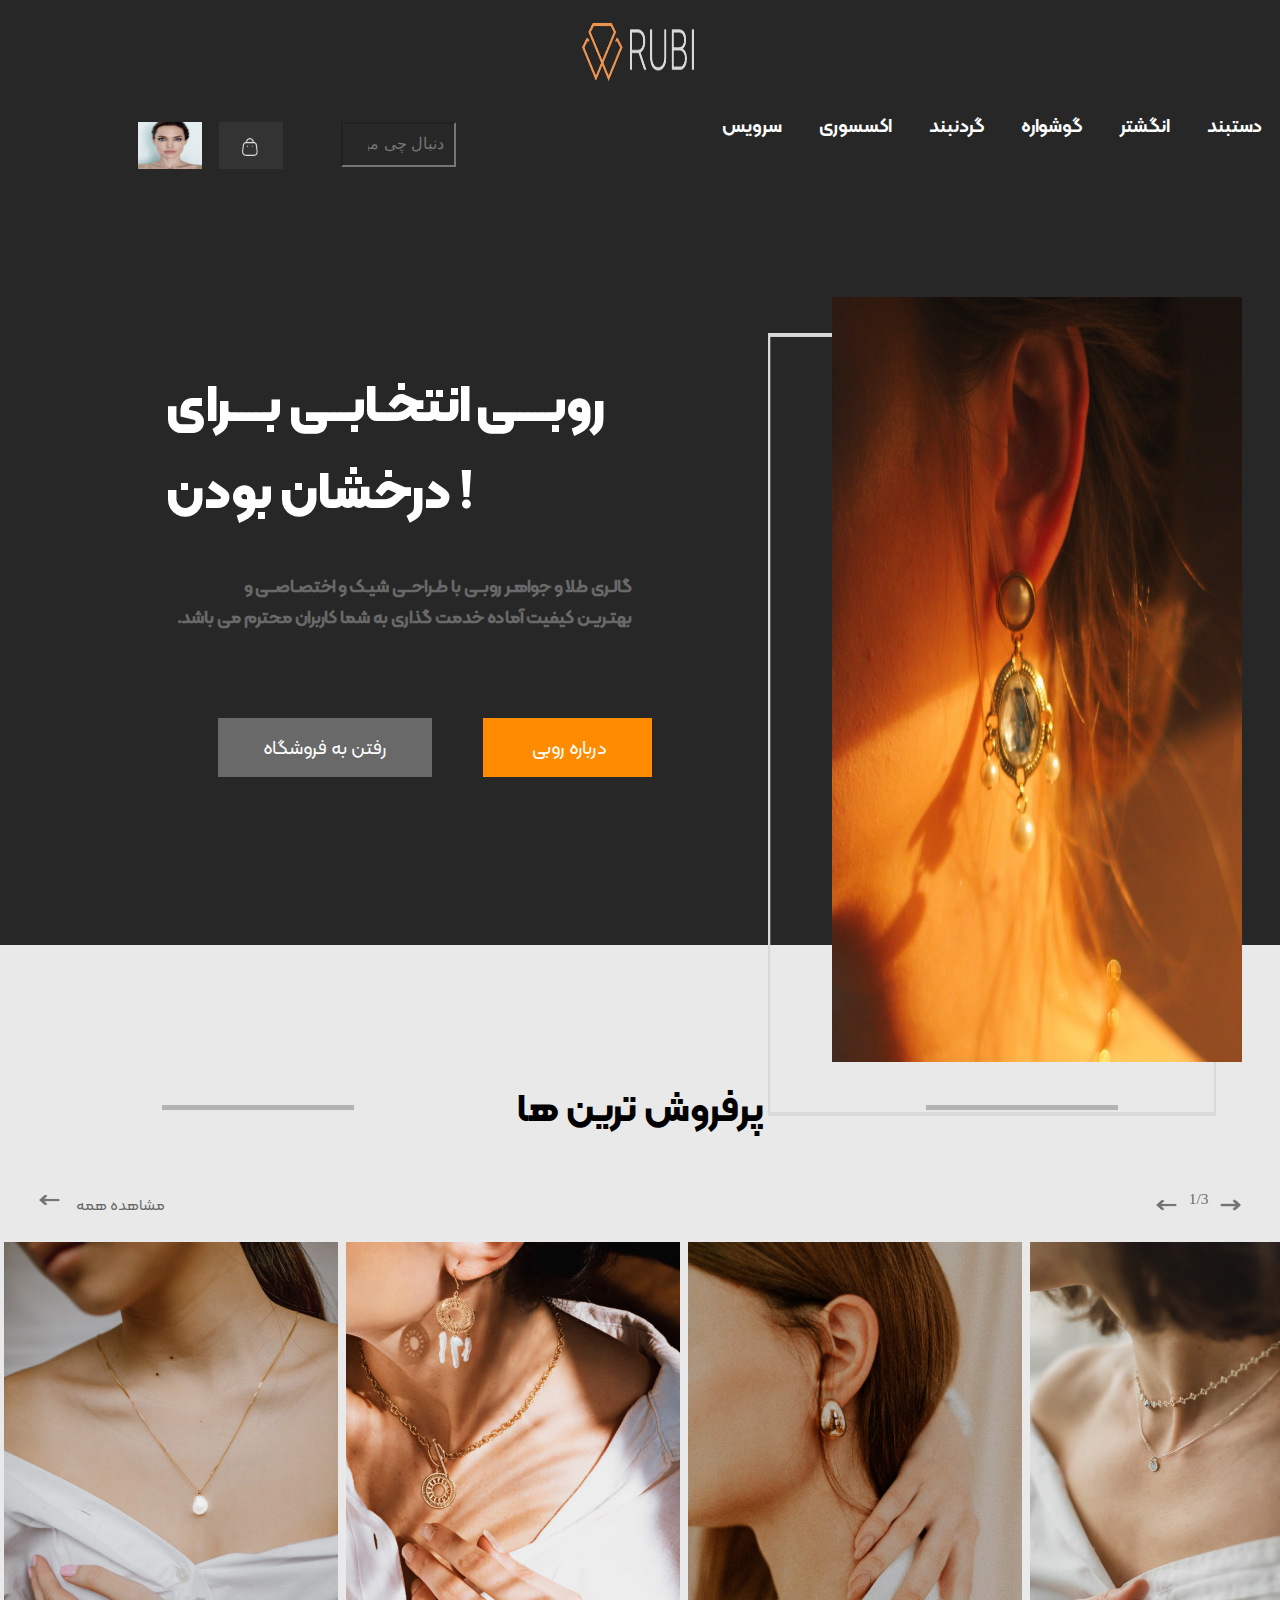
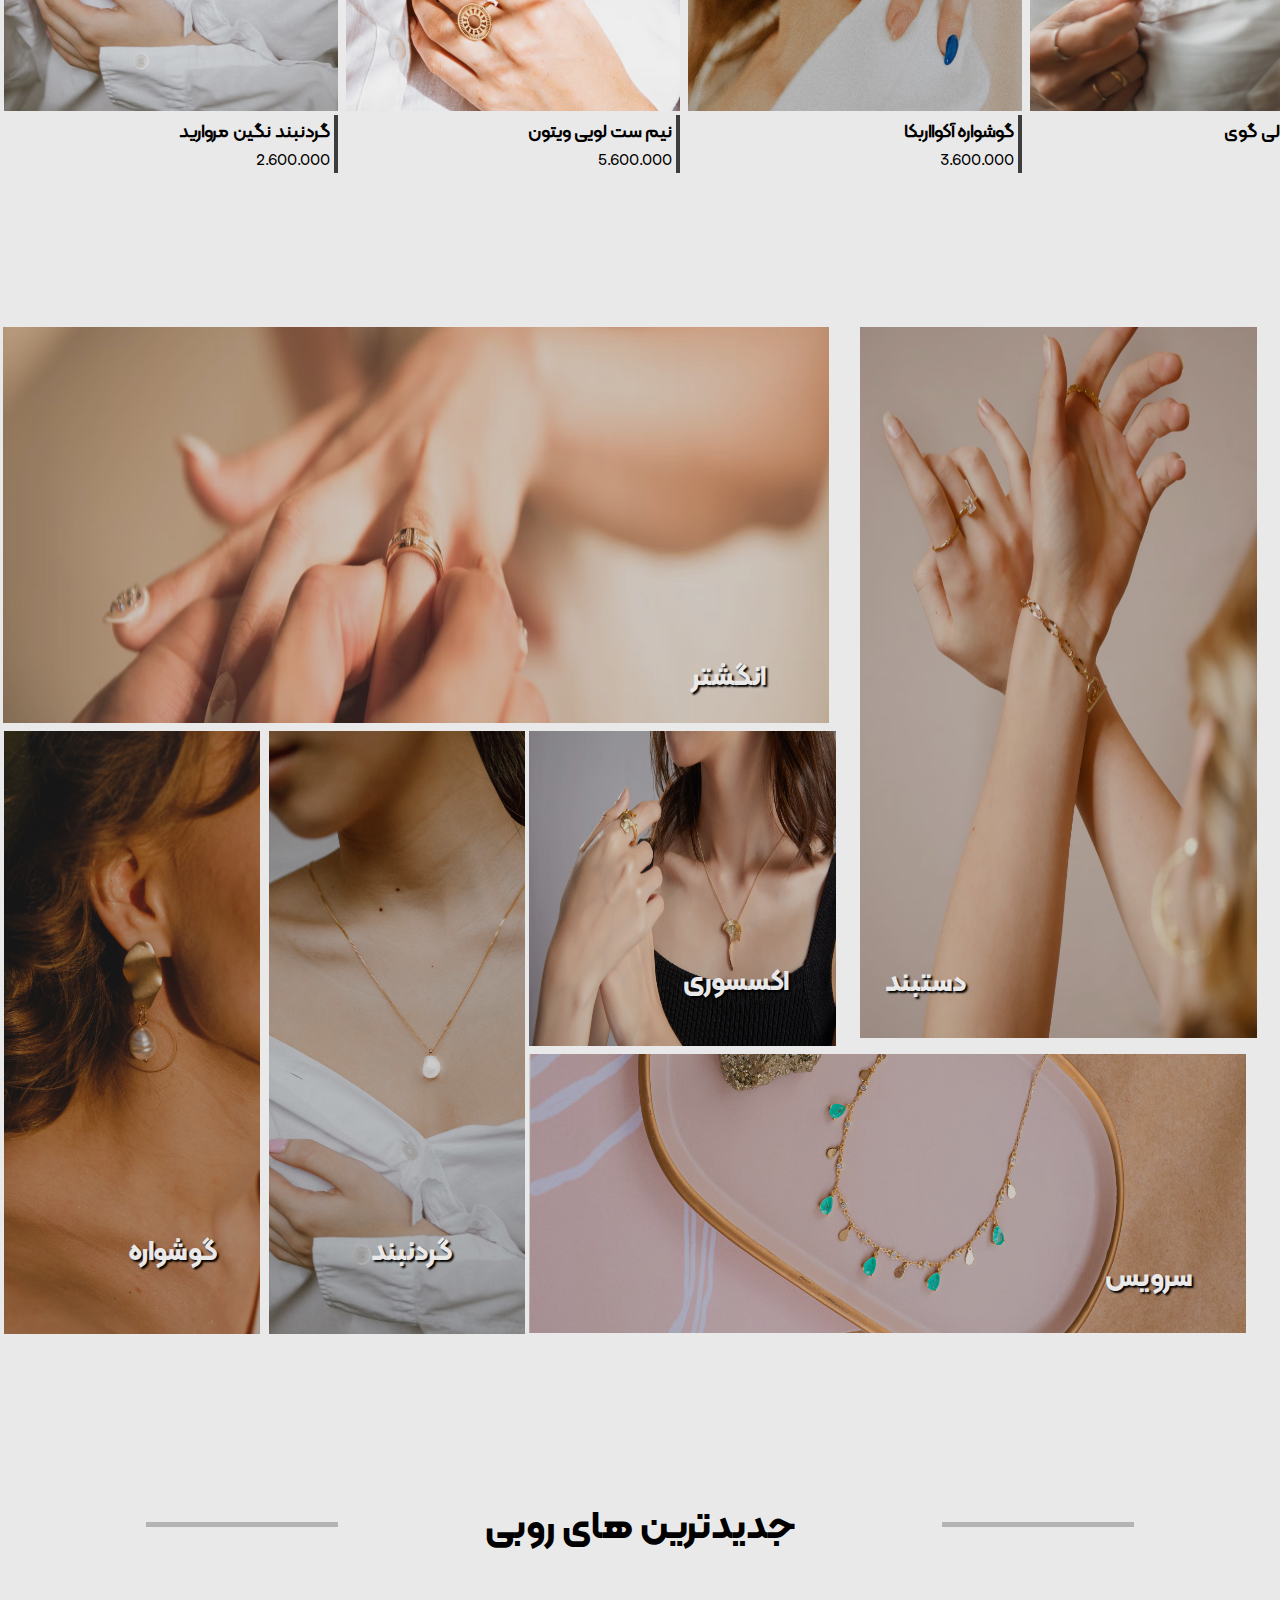
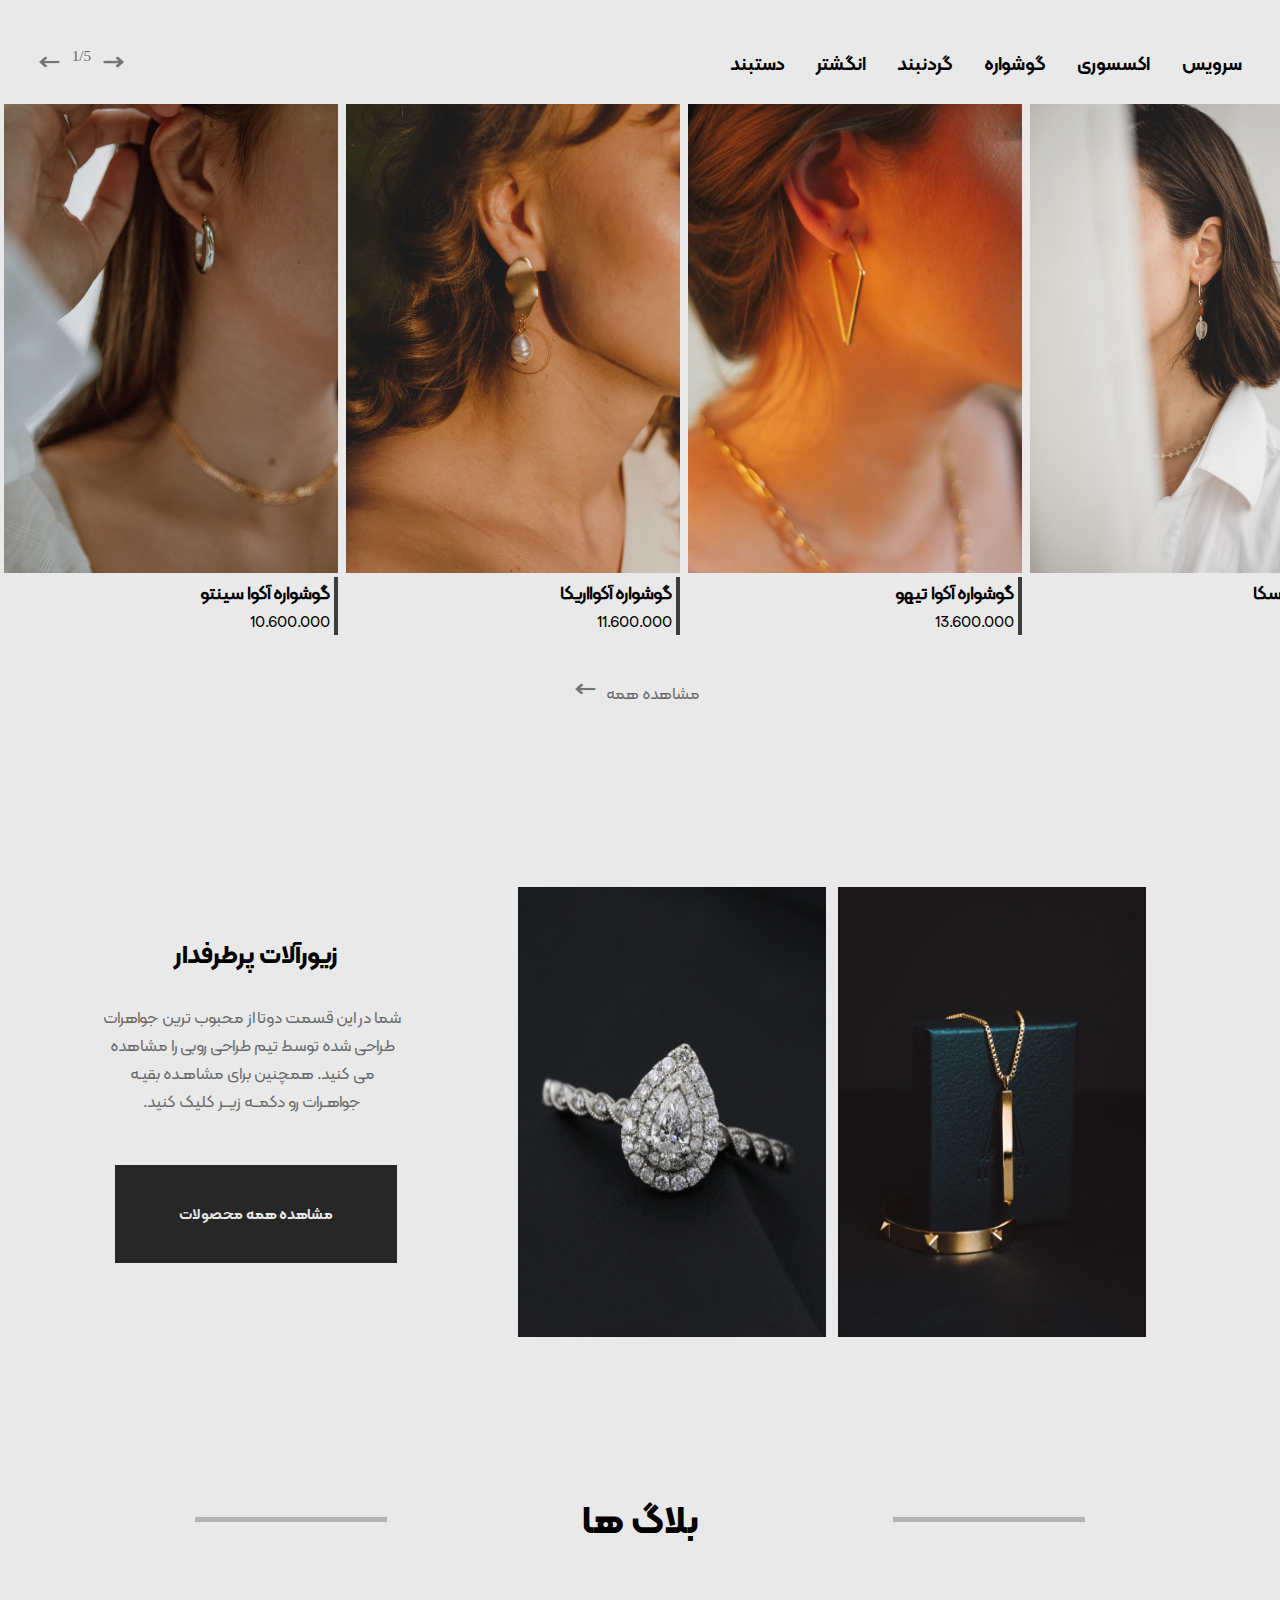
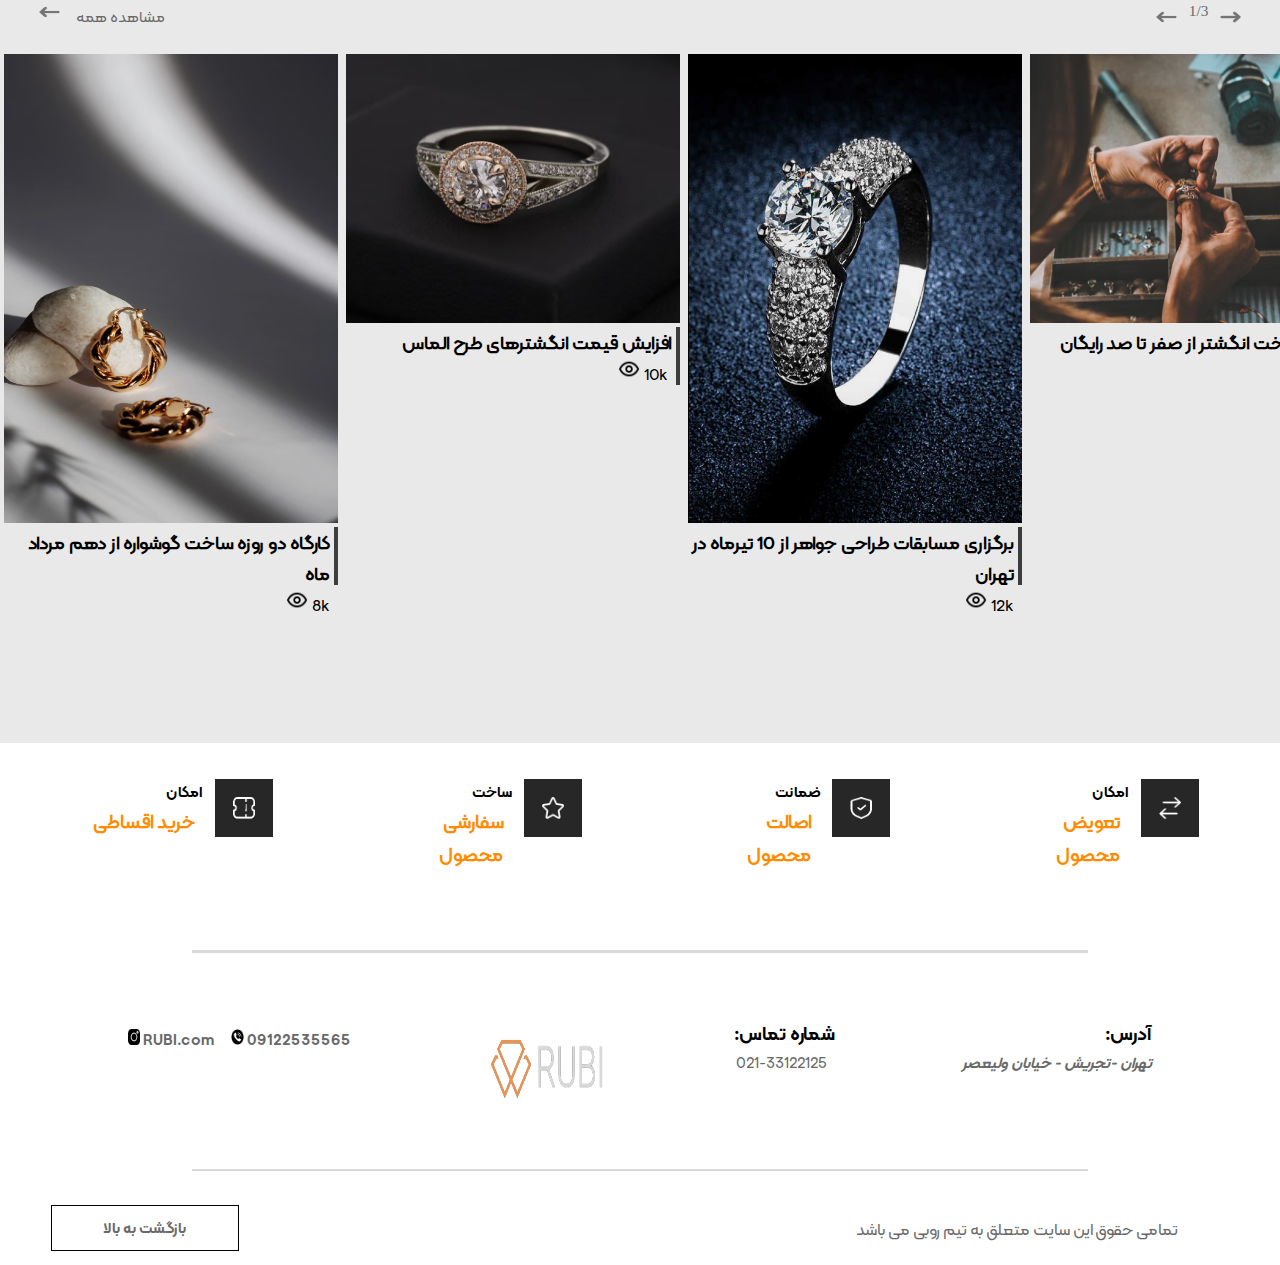
==== commit 380d64e7: "day(15)" ====
--- a/index.html
+++ b/index.html
@@ -5,7 +5,7 @@
     <title>RUBI</title>
 
     <meta name="viewport" content="width=device-width, initial-scale=1.0">
-
+    <meta >
     <link rel="stylesheet" href="assets/css/style.css">
     <link rel="stylesheet" href="assets/fonts/stylesheet.css">
     <link rel="stylesheet" href="assets/css/productstyle.css">
@@ -53,7 +53,7 @@
 <div id="nav-container">
     <div id="profil-box">
         <a id="sign-in" href="login.html"> <img src="assets/img/images.jpg"></a>
-        <a id="back-image">
+        <a id="back-image" onclick="alert('وارد سبد خرید میشوید.')">
             <img src="assets/img/bascket-removebg-preview.png"></a>
         <input type="search" id="input-search" placeholder="دنبال چی میگردی ...">
         <a id="back-image2">
@@ -82,8 +82,8 @@
     </b></p>
 
     <div id="bot-content">
-        <a href="aboutRubi.html" id="bot-rubi">درباره روبی</a>
-        <a href="#" id="bot-store">رفتن به فروشگاه</a>
+        <a href="aboutRubi.html"  id="bot-rubi">درباره روبی </a>
+        <a  onclick="alert('وارد فروشگاه میشویم. ')" id="bot-store">رفتن به فروشگاه</a>
     </div>
 
 </div>
@@ -101,7 +101,7 @@
 <div class="post-scroll-box">
     <section>
         <img  src="assets/img/direction-arrow۲-removebg-preview.png" class="direction-left-post">
-        <span class="text-showall">مشاهده همه</span>
+        <span class="text-showall" onclick="alert('نمایش همه محصولات')">مشاهده همه</span>
         <img src="assets/img/direction-arrow.png" class="direction-right-post">
         <span class="number-show">1/3</span>
         <img src="assets/img/direction-arrow۲-removebg-preview.png" class="float-directiom-left-post">
@@ -156,25 +156,25 @@
 <!-- مجموعه ای تصاویر دسته های سایت -->
 
 <div class="grid-container">
-    <div class=" item1"><img alt="انگشتر های موجود در روبی " src="assets/img/cat1.png">
+    <div class=" item1"><img onclick="alert('دسته انگشتر کلیلک شده')" alt="انگشتر های موجود در روبی " src="assets/img/cat1.png">
         <h3>انگشتر</h3></div>
 
-    <div class="item2"><img alt="دسته مخصوص دستبند جواهری روبی" src="assets/img/cat2.png">
+    <div class="item2"><img onclick="alert('دسته دستبند کلیلک شده')" alt="دسته مخصوص دستبند جواهری روبی" src="assets/img/cat2.png">
         <h3>دستبند</h3></div>
     <div class="item3">
         <div class="item31">
-            <img src="assets/img/cat4.png" alt="بخش گوشواره ها">
+            <img onclick="alert('دسته گوشواره کلیلک شده')" src="assets/img/cat4.png" alt="بخش گوشواره ها">
             <h3>گوشواره</h3>
         </div>
         <div class=" item32">
-            <img src="assets/img/cat5.png" alt=" گروه گردنبند های زیبای سایت روبی">
+            <img onclick="alert('دسته گردنبند کلیلک شده')" src="assets/img/cat5.png" alt=" گروه گردنبند های زیبای سایت روبی">
             <h3>گردنبند</h3>
         </div>
 
     </div>
-    <div class=" item4"><img src="assets/img/cat3.png">
+    <div class=" item4"><img onclick="alert('دسته اکسسوری کلیلک شده')" src="assets/img/cat3.png">
         <h3>اکسسوری</h3></div>
-    <div class=" item5"><img src="assets/img/cat6.png">
+    <div class=" item5"><img onclick="alert('دسته سرویس کلیلک شده')"  src="assets/img/cat6.png">
         <h3>سرویس</h3></div>
 </div>
 
@@ -220,7 +220,7 @@
 <!-- محصولات درون سایت جدید ترین روبی ها-->
 <div class="post-box1">
     <article>
-        <img src="assets/img/pop1.png" class="post-image">
+        <a href="popularRubi.html"> <img src="assets/img/pop1.png" class="post-image"></a>
         <img src="assets/img/verline.png" class="post-line">
         <h3>گوشواره آکوا سینتو</h3>
         <p>10.600.000</p>
--- a/assets/css/style.css
+++ b/assets/css/style.css
@@ -145,7 +145,7 @@
 
 #main-img-box {
     position: absolute;
-    z-index: -2;
+    z-index: 0;
     background-color: #272727;
     width: 100%;
     height: 80vh;
@@ -193,6 +193,7 @@
     font-size: 1.5vw;
     margin-left: 4vw;
     padding: 1vw 5vh;
+    cursor: pointer;
     text-decoration: none;
 }
 
@@ -217,6 +218,9 @@
     margin-top: 150px;
     display: grid;
 }
+.grid-container div:hover{
+    cursor: pointer;
+}
 
 .item1 {
     grid-column: 1/4;
@@ -353,6 +357,7 @@
 
 #footer-box {
     background-color: white;
+    margin-top: 5vh;
 }
 
 .footer-box-property {
--- a/assets/fonts/stylesheet.css
+++ b/assets/fonts/stylesheet.css
@@ -160,7 +160,7 @@
 .right-box-product h1 {font-family: Kalameh-ExtraBold;}
 .jens-prod p {font-family: Kalameh-SemiBold;}
 .jens-prod > span {font-family: Kalameh-Regular;}
-#sell-product-bot {font-family: Kalameh-Regular;}
+.sell-product-bot {font-family: Kalameh-Regular;}
 .box-style-product > p {font-family: Kalameh-Regular;}
 table {font-family: Kalameh-Regular; }
 .brand-post {font-family: Kalameh-Regular;
--- a/assets/css/productstyle.css
+++ b/assets/css/productstyle.css
@@ -48,6 +48,7 @@
     font-weight: 500;
     margin-left: 0.8vw;
     color: dimgrey;
+    cursor: pointer;
 }
 
 .direction-right-post {
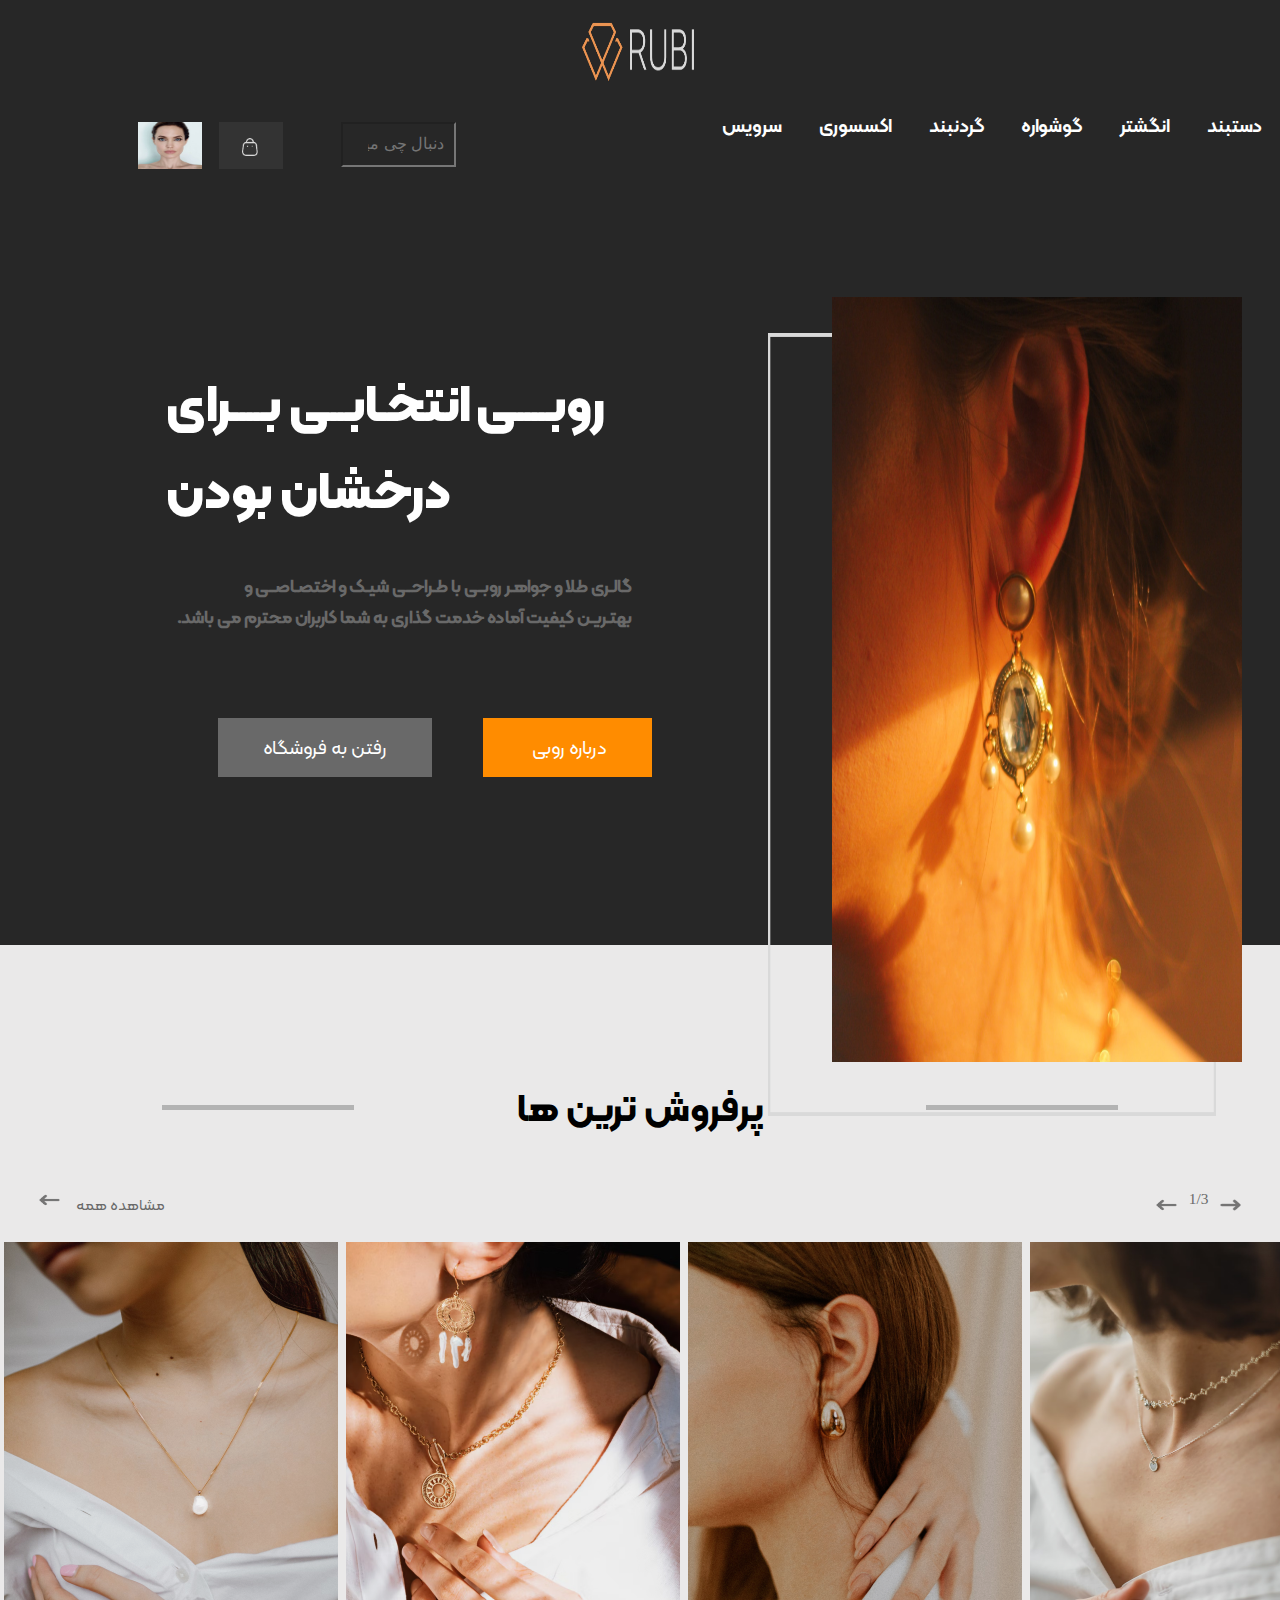
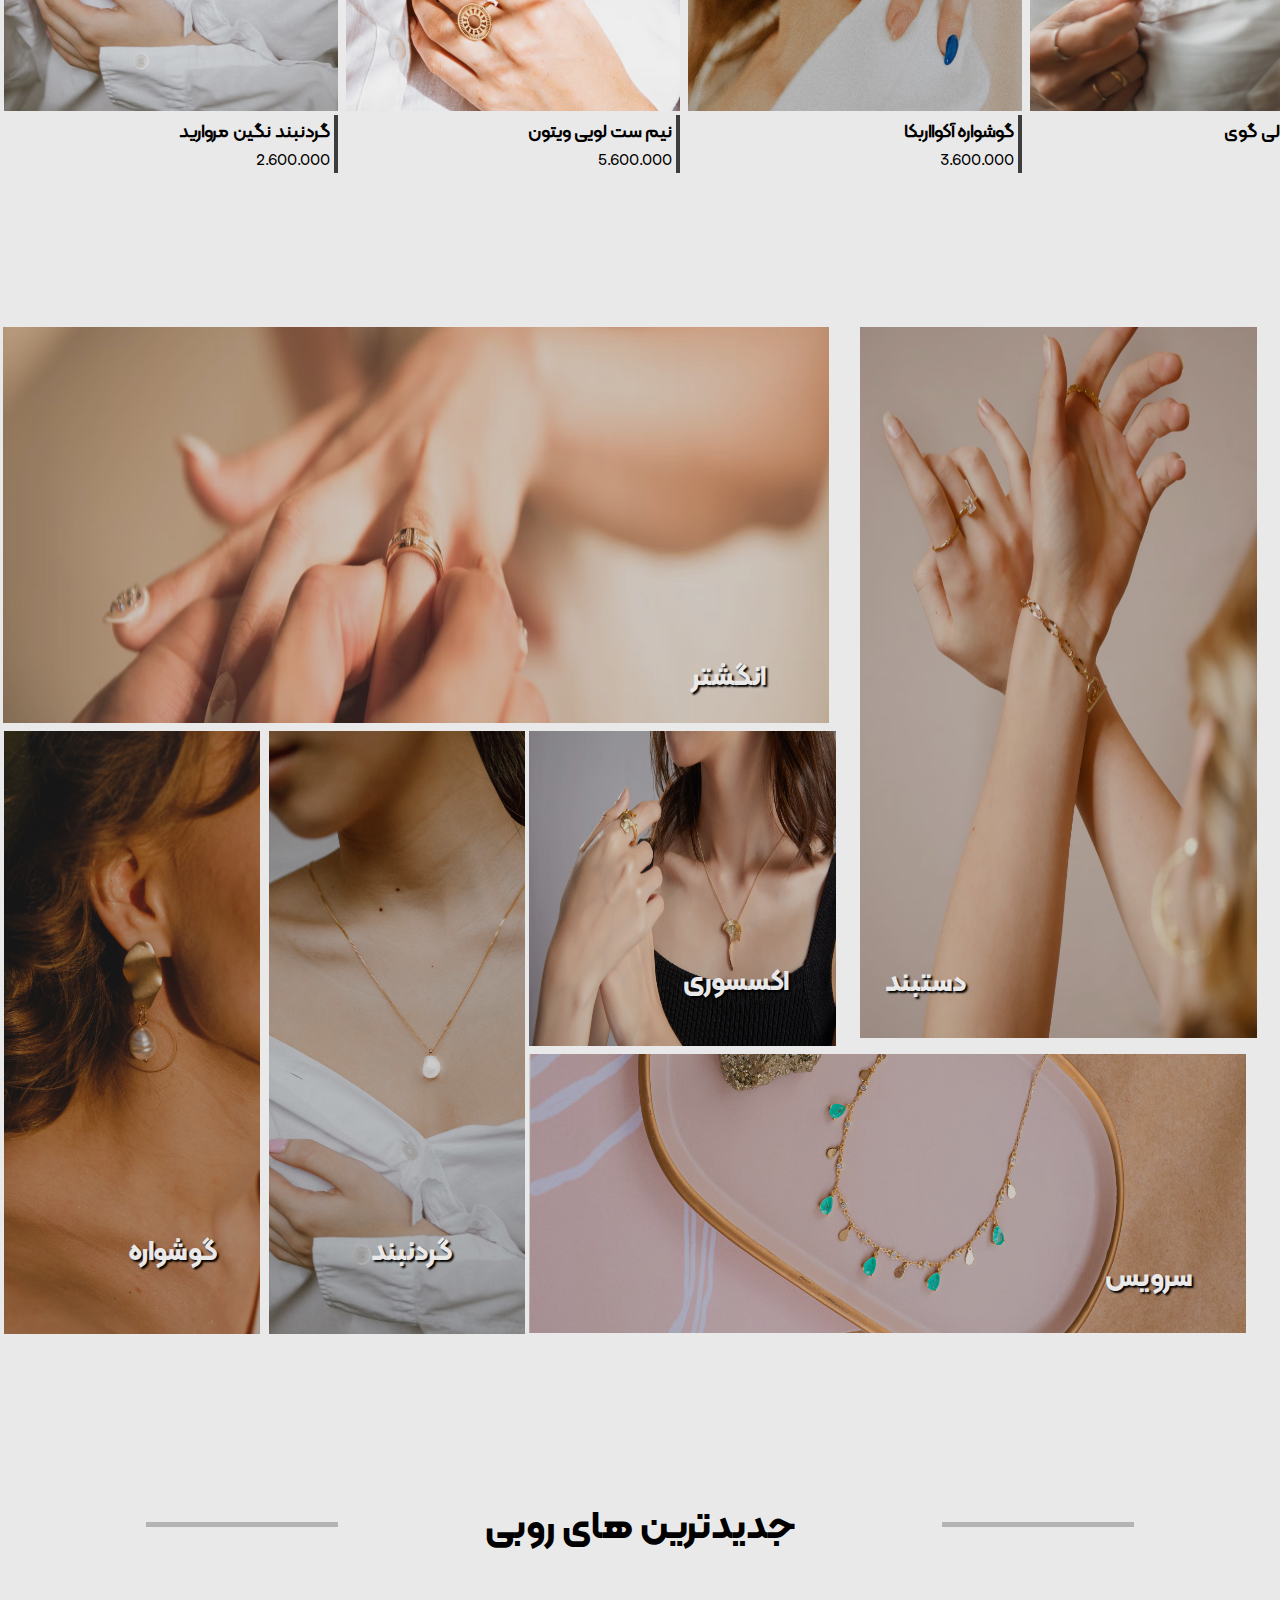
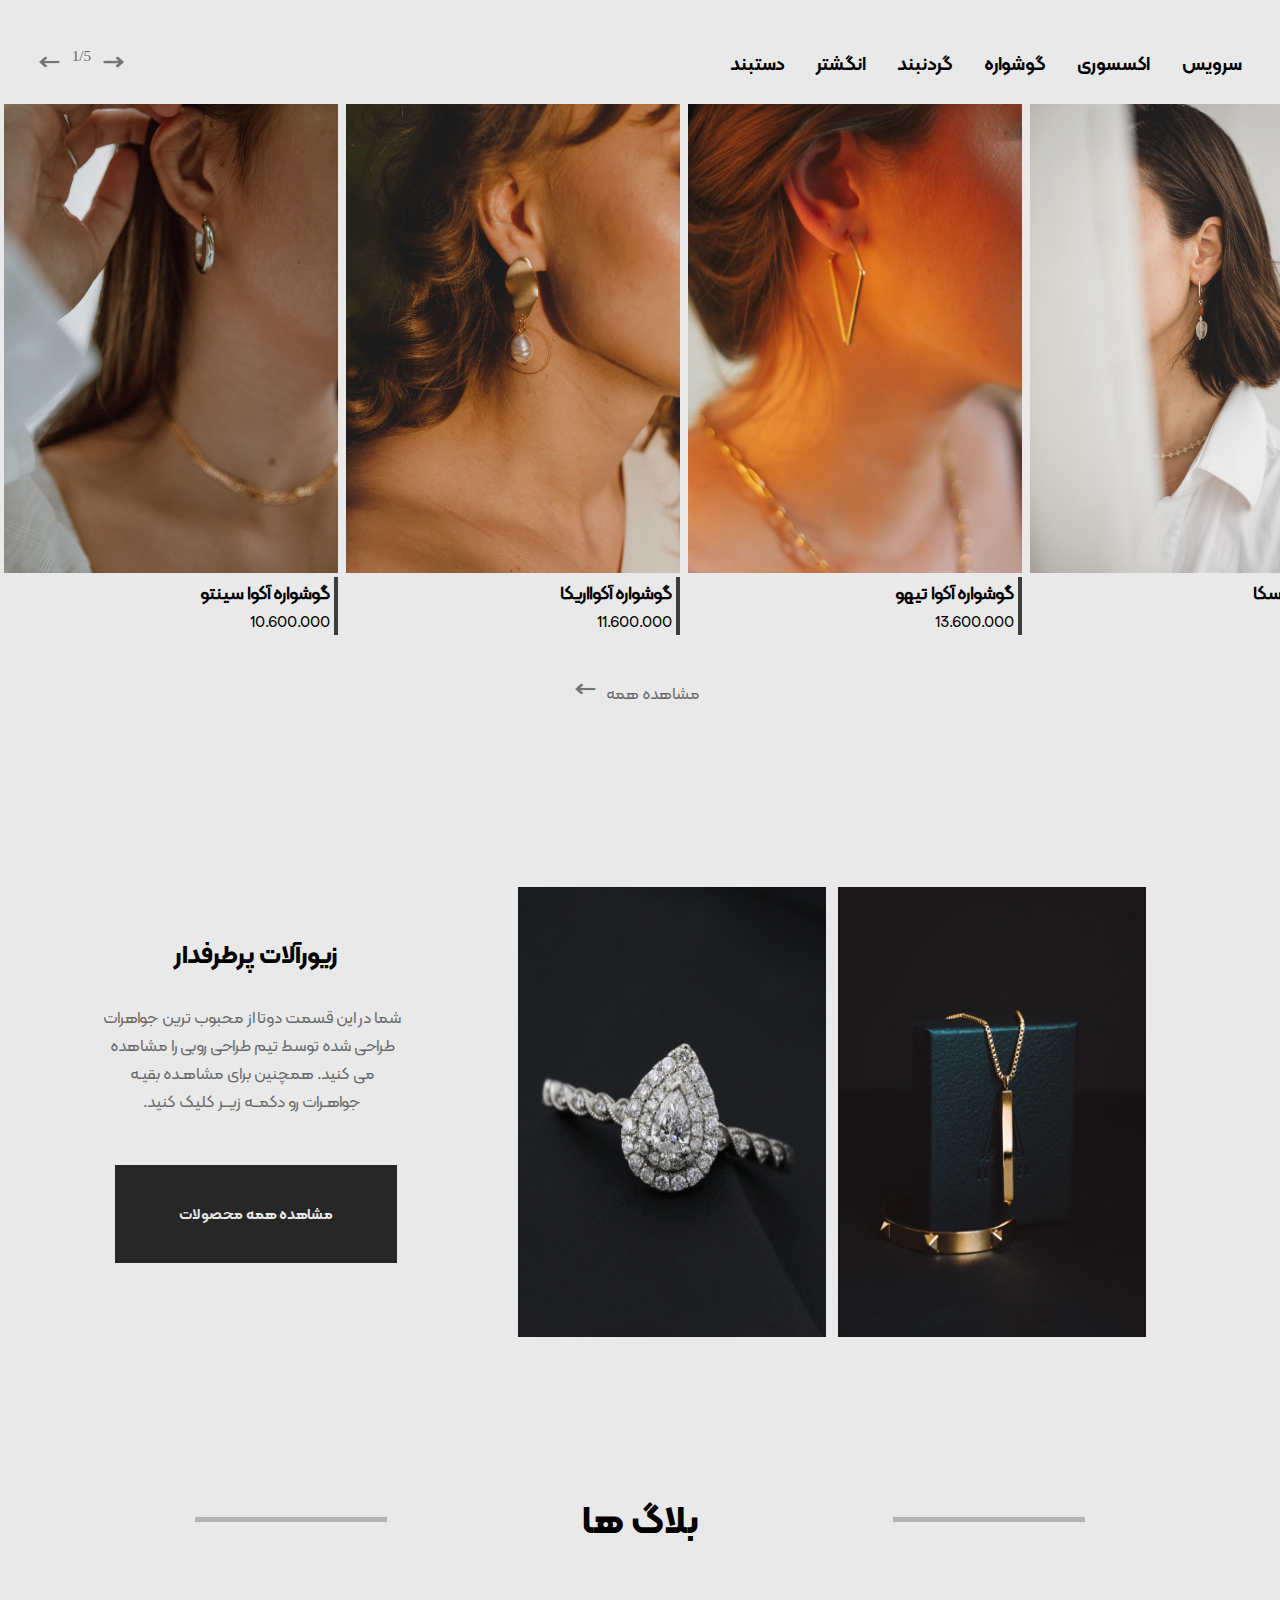
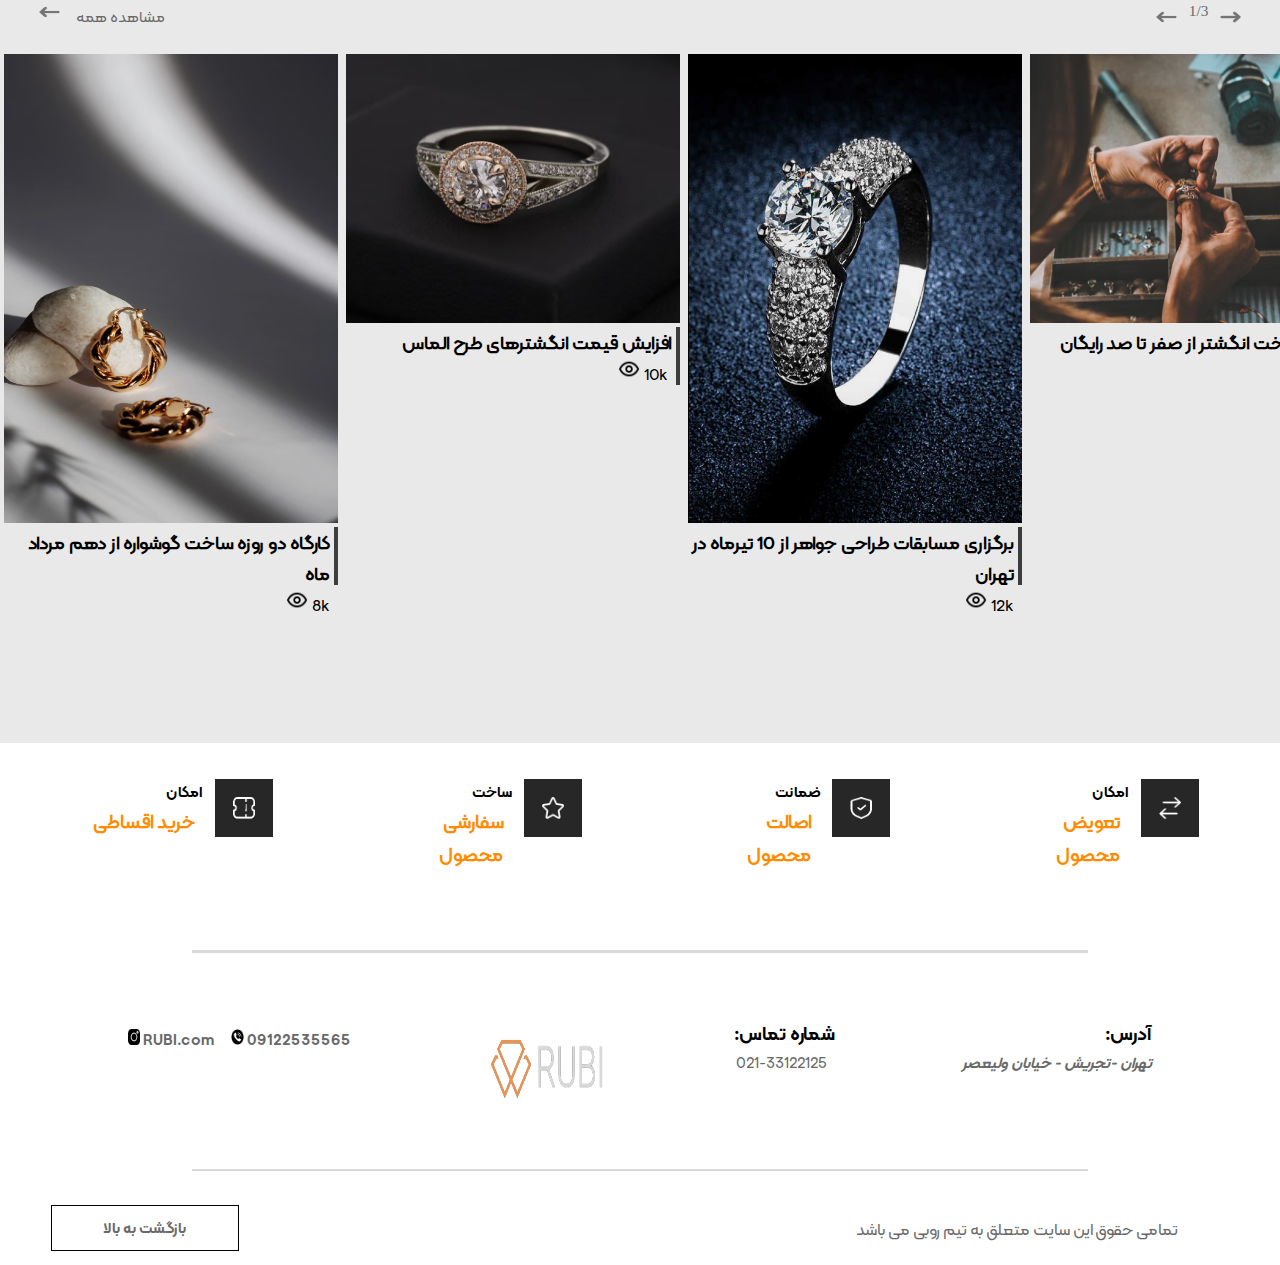
==== commit fca11207: "day(16)" ====
--- a/index.html
+++ b/index.html
@@ -5,14 +5,13 @@
     <title>RUBI</title>
 
     <meta name="viewport" content="width=device-width, initial-scale=1.0">
-    <meta >
+    <meta>
     <link rel="stylesheet" href="assets/css/style.css">
     <link rel="stylesheet" href="assets/fonts/stylesheet.css">
     <link rel="stylesheet" href="assets/css/productstyle.css">
     <link rel="stylesheet" href="assets/css/mobileStyle.css">
 
-    <link rel="stylesheet"
-          href="https://cdnjs.cloudflare.com/ajax/libs/font-awesome/4.7.0/css/font-awesome.min.css">
+    <link rel="stylesheet" href="https://cdnjs.cloudflare.com/ajax/libs/font-awesome/4.7.0/css/font-awesome.min.css">
 
     <link rel="icon" href="assets/img/rubiLego.PNG">
 
@@ -52,7 +51,7 @@
 <!-- منو بار سایت شامل انتخاب بخش ها و سرچ سایت-->
 <div id="nav-container">
     <div id="profil-box">
-        <a id="sign-in" href="login.html"> <img src="assets/img/images.jpg"></a>
+        <a id="sign-in" href="login.html"><img src="assets/img/images.jpg"></a>
         <a id="back-image" onclick="alert('وارد سبد خرید میشوید.')">
             <img src="assets/img/bascket-removebg-preview.png"></a>
         <input type="search" id="input-search" placeholder="دنبال چی میگردی ...">
@@ -76,14 +75,14 @@
 <div id="main-img-box">
     <img src="assets/img/img_main.png" alt="عکس اصلی سایت روبی" title="جواهر سازی روبی " id="main-img">
     <img src="assets/img/ghab.png" id="ghab-main">
-    <h1 id="title-main">روبـــــی انتخـابـــی بـــــرای <br>درخشان بودن !</h1>
+    <h1 id="title-main">روبـــــی انتخـابـــی بـــــرای <br>درخشان بودن </h1>
     <p id="description-main"><b>گالـری طلا و جواهـر روبــی با طـراحــی شیـک و اختصـاصــی و<br> بهتـریـن کیفیت آماده خدمت
         گذاری به شما کاربران محترم می باشد.
     </b></p>
 
     <div id="bot-content">
-        <a href="aboutRubi.html"  id="bot-rubi">درباره روبی </a>
-        <a  onclick="alert('وارد فروشگاه میشویم. ')" id="bot-store">رفتن به فروشگاه</a>
+        <a href="aboutRubi.html" id="bot-rubi">درباره روبی </a>
+        <a onclick="alert('وارد فروشگاه میشویم. ')" id="bot-store">رفتن به فروشگاه</a>
     </div>
 
 </div>
@@ -100,7 +99,7 @@
 
 <div class="post-scroll-box">
     <section>
-        <img  src="assets/img/direction-arrow۲-removebg-preview.png" class="direction-left-post">
+        <img src="assets/img/direction-arrow۲-removebg-preview.png" class="direction-left-post">
         <span class="text-showall" onclick="alert('نمایش همه محصولات')">مشاهده همه</span>
         <img src="assets/img/direction-arrow.png" class="direction-right-post">
         <span class="number-show">1/3</span>
@@ -118,31 +117,33 @@
         <p>2.600.000</p>
     </article>
     <article>
-        <a href="productrubi.html"><img src="assets/img/pic2.png" alt="نیم ست لوپی |پرفروش سایت روبی" class="post-image"></a>
+        <a href="productrubi.html"><img src="assets/img/pic2.png" alt="نیم ست لوپی |پرفروش سایت روبی"
+                                        class="post-image"></a>
         <img src="assets/img/verline.png" class="post-line">
         <h3> نیم ست لویی ویتون</h3>
         <p>5.600.000</p>
     </article>
     <article>
-        <a href="productrubi.html">  <img src="assets/img/pic3.png" alt="گوشواره مدل آکوااربکا" class="post-image"></a>
+        <a href="productrubi.html"> <img src="assets/img/pic3.png" alt="گوشواره مدل آکوااربکا" class="post-image"></a>
         <img src="assets/img/verline.png" class="post-line">
         <h3> گوشواره آکوااربکا</h3>
         <p>3.600.000</p>
     </article>
     <article>
-        <a href="productrubi.html"> <img src="assets/img/pic4.png" alt="گردنبند تیفالی طرح جدید روبی" class="post-image"></a>
+        <a href="productrubi.html"> <img src="assets/img/pic4.png" alt="گردنبند تیفالی طرح جدید روبی"
+                                         class="post-image"></a>
         <img src="assets/img/verline.png" class="post-line">
         <h3> گرنبند تیفالی گوی</h3>
         <p>4.600.000</p>
     </article>
     <article>
-        <a href="productrubi.html">   <img src="assets/img/pic1.png"  class="post-image"></a>
+        <a href="productrubi.html"> <img src="assets/img/pic1.png" class="post-image"></a>
         <img src="assets/img/verline.png" class="post-line">
         <h3>گردنبند نگین مروارید</h3>
         <p>2.600.000</p>
     </article>
     <article>
-        <a href="productrubi.html">  <img src="assets/img/pic2.png" class="post-image"></a>
+        <a href="productrubi.html"> <img src="assets/img/pic2.png" class="post-image"></a>
         <img src="assets/img/verline.png" class="post-line">
         <h3> نیم ست لویی ویتون</h3>
         <p>5.600.000</p>
@@ -156,10 +157,12 @@
 <!-- مجموعه ای تصاویر دسته های سایت -->
 
 <div class="grid-container">
-    <div class=" item1"><img onclick="alert('دسته انگشتر کلیلک شده')" alt="انگشتر های موجود در روبی " src="assets/img/cat1.png">
+    <div class=" item1"><img onclick="alert('دسته انگشتر کلیلک شده')" alt="انگشتر های موجود در روبی "
+                             src="assets/img/cat1.png">
         <h3>انگشتر</h3></div>
 
-    <div class="item2"><img onclick="alert('دسته دستبند کلیلک شده')" alt="دسته مخصوص دستبند جواهری روبی" src="assets/img/cat2.png">
+    <div class="item2"><img onclick="alert('دسته دستبند کلیلک شده')" alt="دسته مخصوص دستبند جواهری روبی"
+                            src="assets/img/cat2.png">
         <h3>دستبند</h3></div>
     <div class="item3">
         <div class="item31">
@@ -167,14 +170,15 @@
             <h3>گوشواره</h3>
         </div>
         <div class=" item32">
-            <img onclick="alert('دسته گردنبند کلیلک شده')" src="assets/img/cat5.png" alt=" گروه گردنبند های زیبای سایت روبی">
+            <img onclick="alert('دسته گردنبند کلیلک شده')" src="assets/img/cat5.png"
+                 alt=" گروه گردنبند های زیبای سایت روبی">
             <h3>گردنبند</h3>
         </div>
 
     </div>
     <div class=" item4"><img onclick="alert('دسته اکسسوری کلیلک شده')" src="assets/img/cat3.png">
         <h3>اکسسوری</h3></div>
-    <div class=" item5"><img onclick="alert('دسته سرویس کلیلک شده')"  src="assets/img/cat6.png">
+    <div class=" item5"><img onclick="alert('دسته سرویس کلیلک شده')" src="assets/img/cat6.png">
         <h3>سرویس</h3></div>
 </div>
 
--- a/assets/fonts/stylesheet.css
+++ b/assets/fonts/stylesheet.css
@@ -166,3 +166,9 @@
 .brand-post {font-family: Kalameh-Regular;
 }
 .right-box-product > h3{font-family: Kalameh-SemiBold;}
+#main-about-me > p {font-family: Kalameh-Regular;}
+#box-about-rubi > h1 {font-family: Kalameh-Bold;}
+#tree-about-rubi-box h2{
+    font-family: Kalameh-Bold;
+}
+#tree-about-rubi-box article span{font-family: Kalameh-SemiBold;}
--- a/assets/css/mobileStyle.css
+++ b/assets/css/mobileStyle.css
@@ -156,7 +156,7 @@
 
     #main-img-box {
         position: absolute;
-        z-index: -2;
+        z-index: 0;
         background-color: #272727;
         width: 100%;
         height: 150vh;
